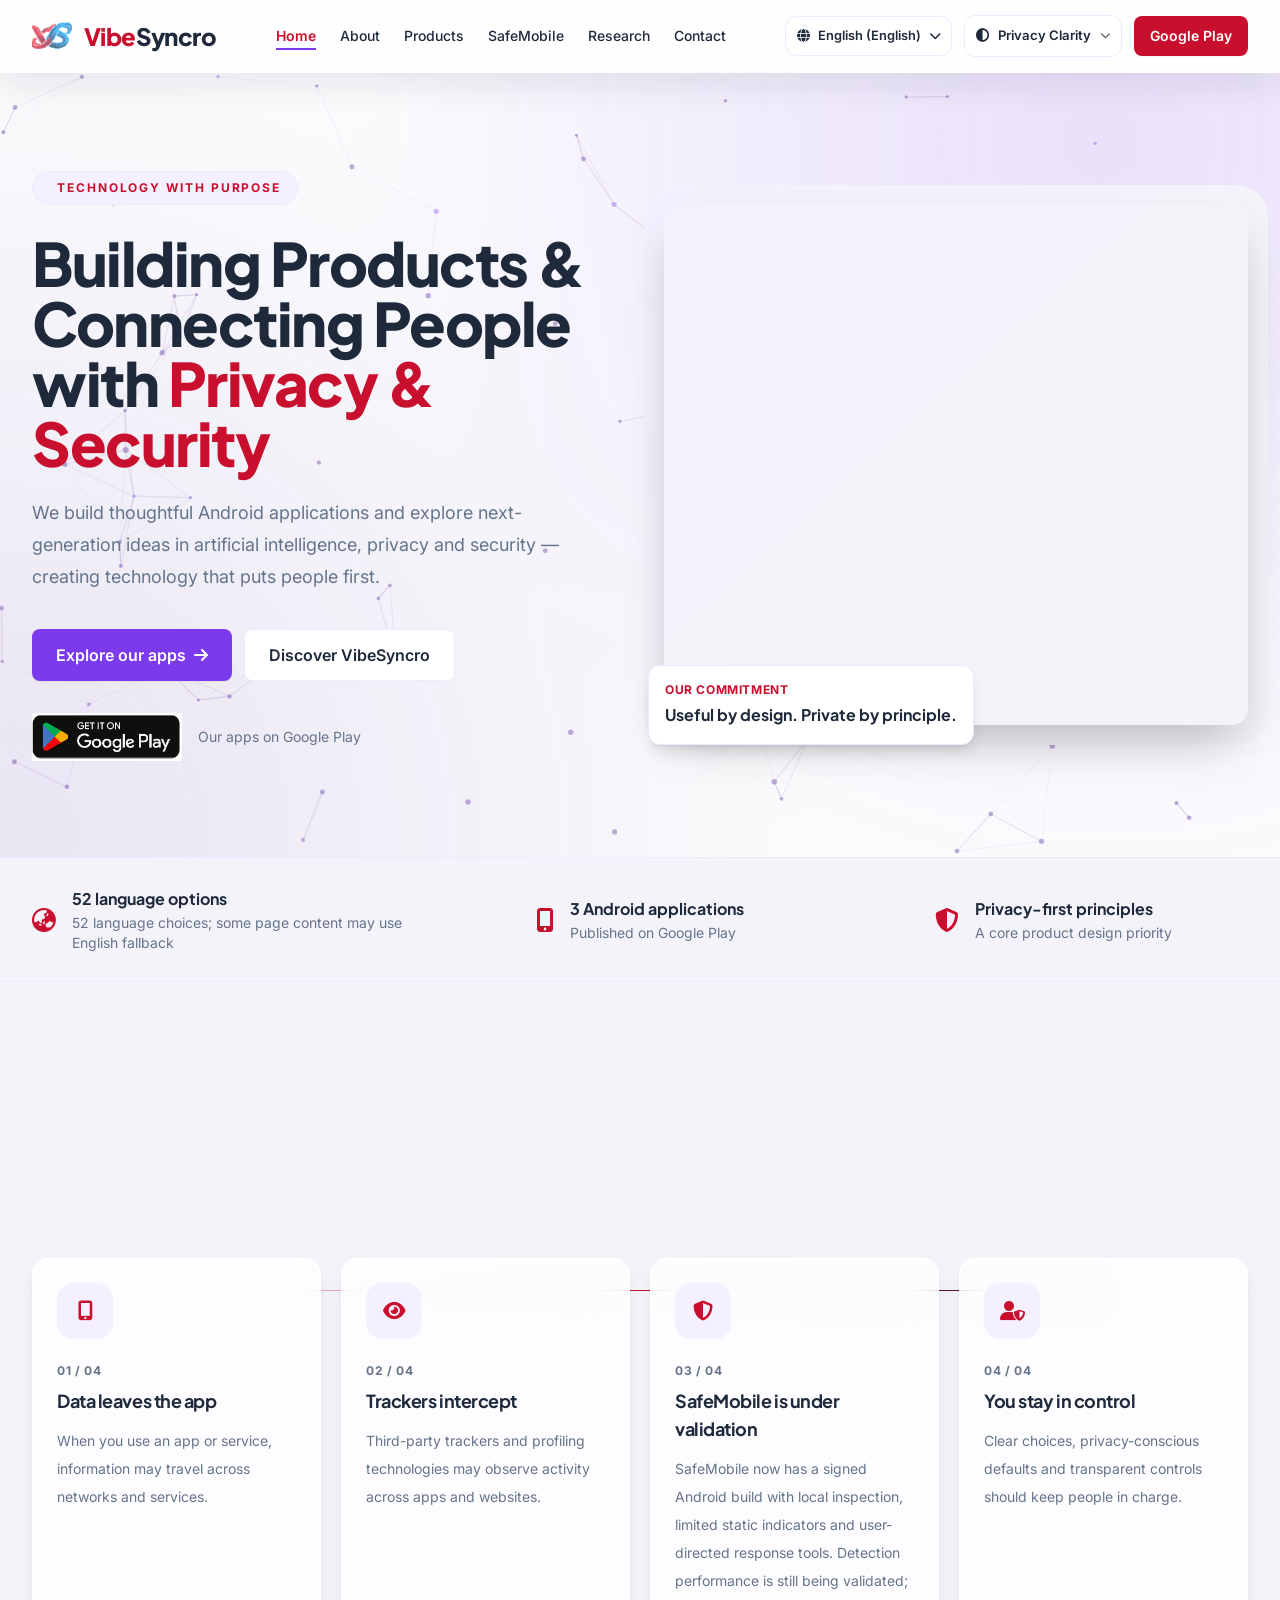
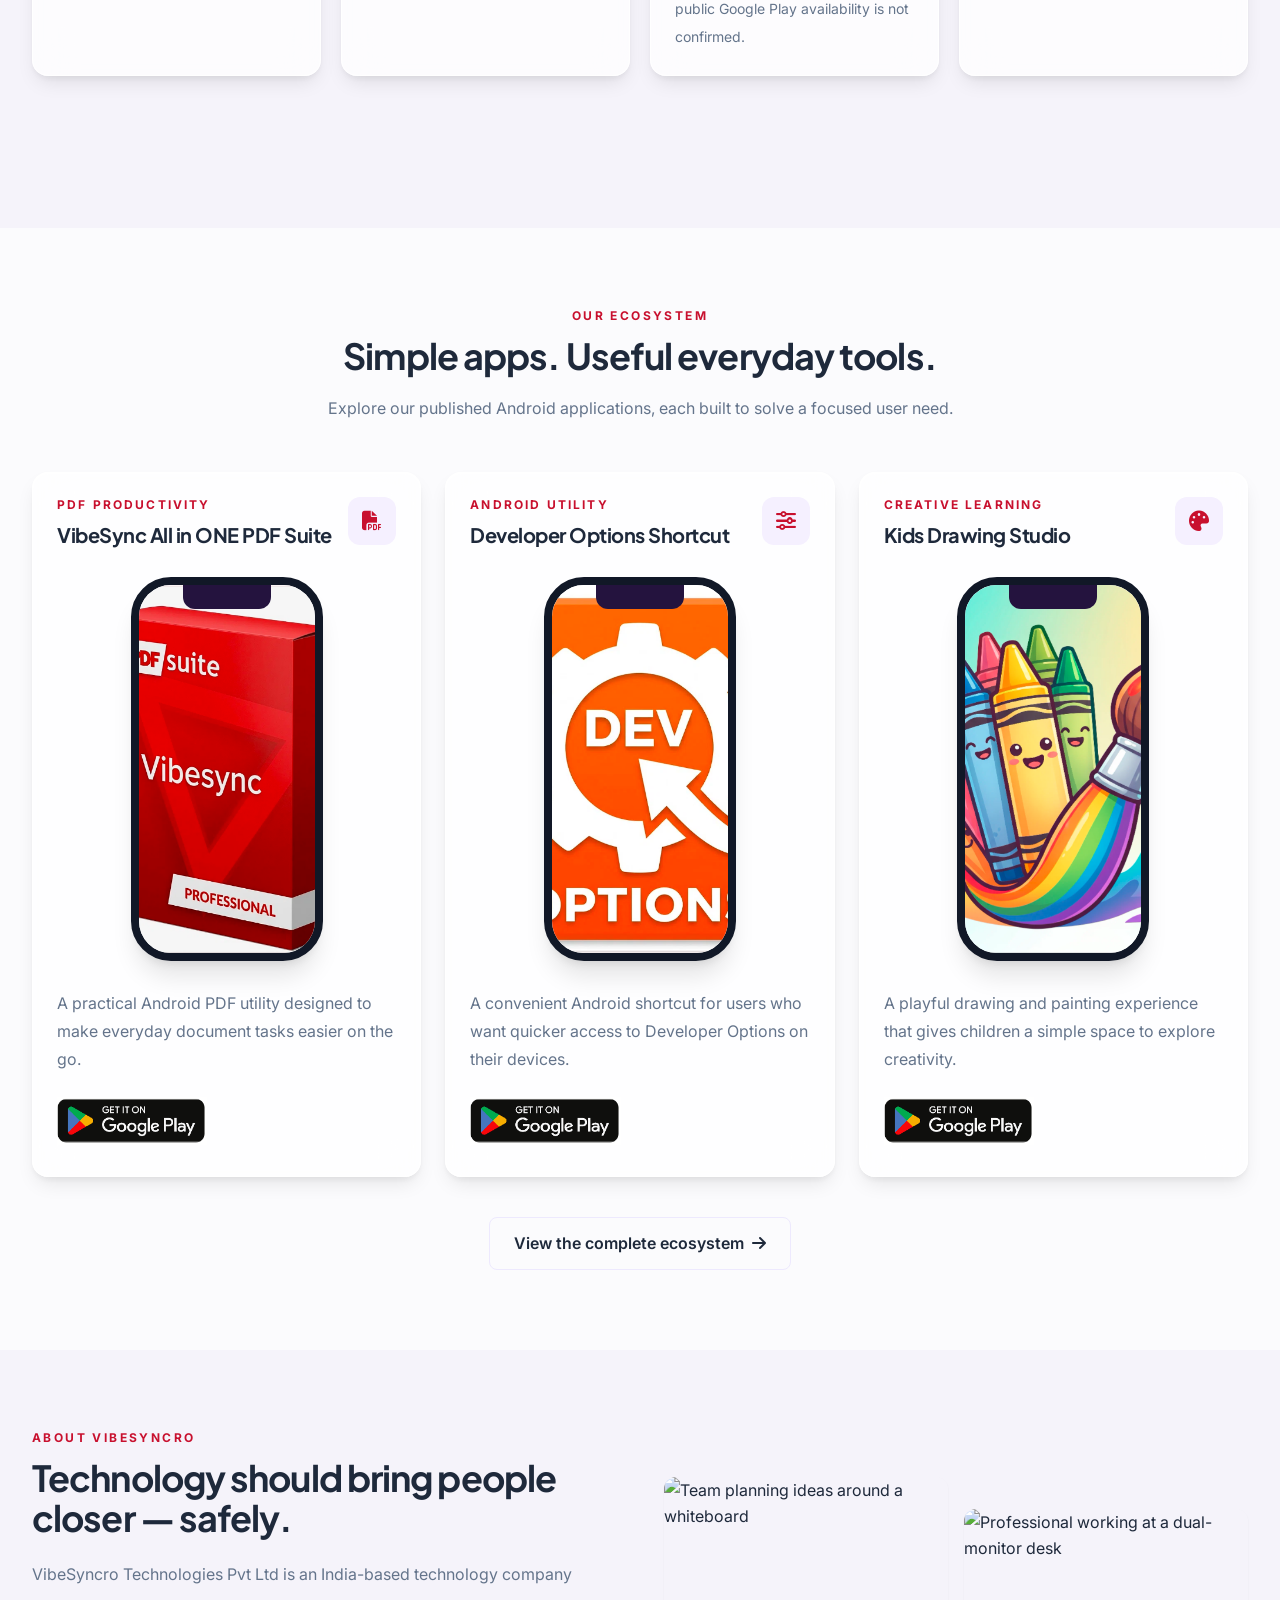
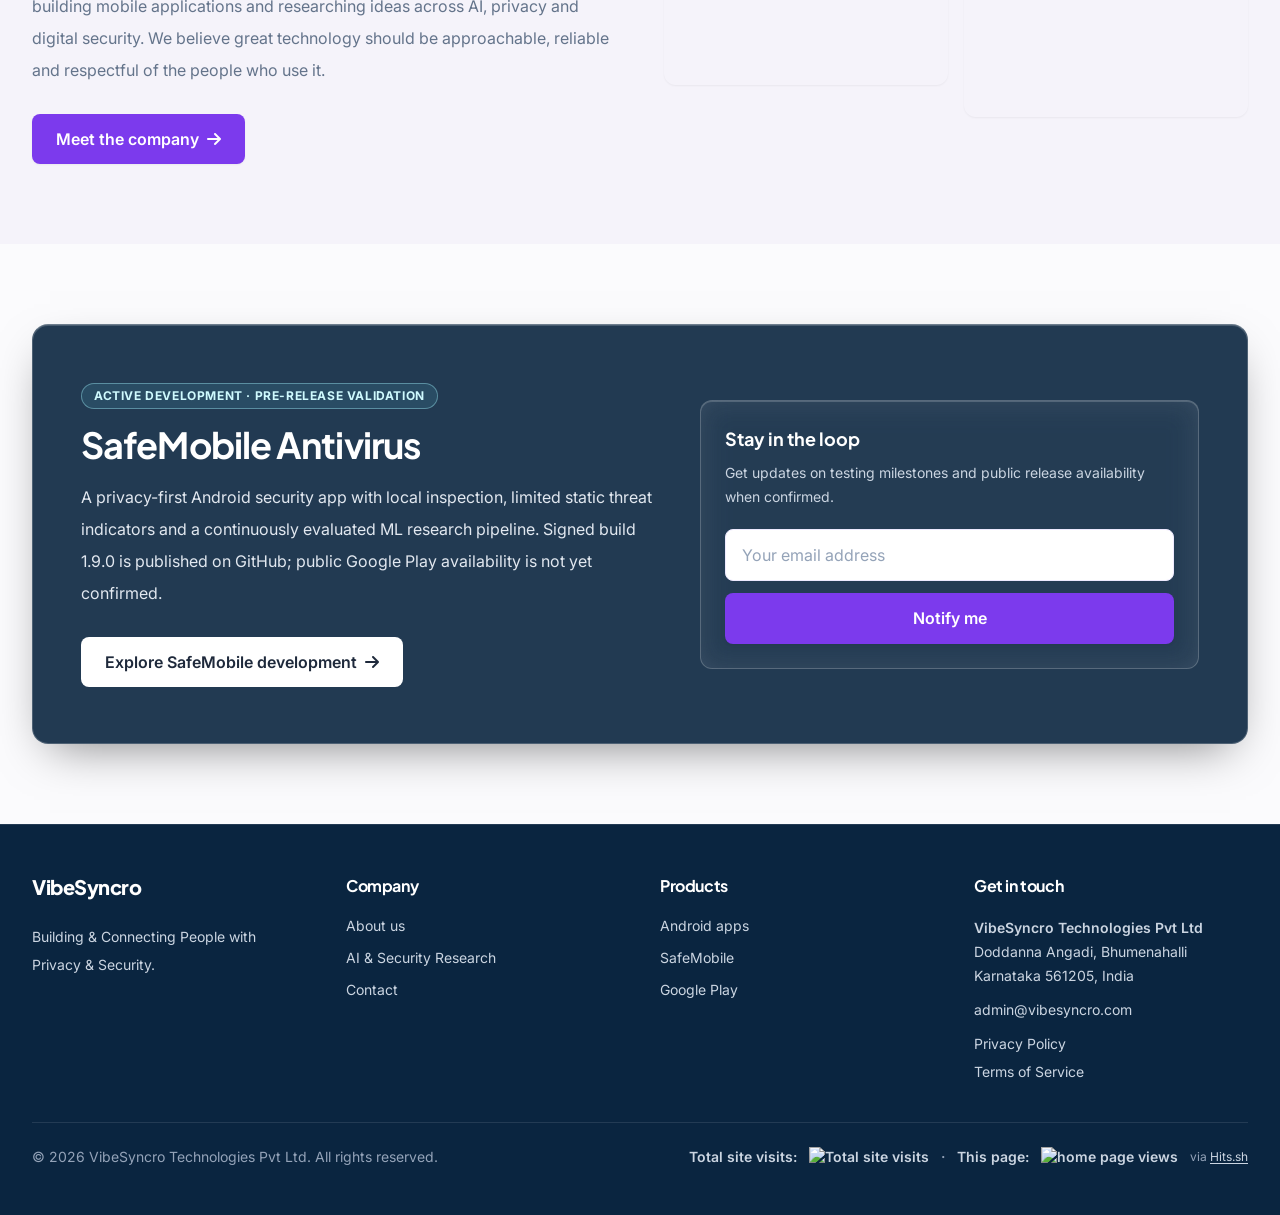
==== index.html @ d37f44de "Fix homepage hero accent, Google Play CTA and SafeMobile release text" ====
<!doctype html>
<html lang="en">
<head>
<meta charset="UTF-8">
<meta name="viewport" content="width=device-width, initial-scale=1">
<script>
(function () {
  var allowedThemes = ["secure", "privacy", "safety"];
  var savedTheme = null;
  var preferenceMigrationKey = "vibesyncro-theme-bright-default-v1";
  try {
    savedTheme = window.localStorage.getItem("vibesyncro-theme");
    // One-time reset of a previously saved Safety Warmth value so the new
    // bright default is applied. Users can still select Safety Warmth again.
    if (window.localStorage.getItem(preferenceMigrationKey) !== "done") {
      if (savedTheme === "safety") {
        window.localStorage.removeItem("vibesyncro-theme");
        savedTheme = null;
      }
      window.localStorage.setItem(preferenceMigrationKey, "done");
    }
  } catch (error) { savedTheme = null; }
  var prefersDark = window.matchMedia && window.matchMedia("(prefers-color-scheme: dark)").matches;
  var theme = allowedThemes.indexOf(savedTheme) !== -1
    ? savedTheme
    : (prefersDark ? "secure" : "privacy");
  document.documentElement.setAttribute("data-theme", theme);
})();
</script>
<title>Home | VibeSyncro Technologies Pvt Ltd</title>
<meta name="description" content="VibeSyncro Technologies builds Android applications and explores AI, privacy and security. Building & Connecting People with Privacy & Security.">
<meta name="theme-color" content="#FFFFFF">
<link rel="canonical" href="https://vibesyncro.com/">
<meta property="og:title" content="Home | VibeSyncro Technologies Pvt Ltd">
<meta property="og:description" content="VibeSyncro Technologies builds Android applications and explores AI, privacy and security. Building & Connecting People with Privacy & Security.">
<meta property="og:type" content="website">
<meta property="og:url" content="https://vibesyncro.com/">
<meta property="og:image" content="https://vibesyncro.com/logo.png">
<meta name="twitter:card" content="summary_large_image">
<meta name="twitter:image" content="https://vibesyncro.com/logo.png">
<link rel="icon" type="image/svg+xml" href="data:image/svg+xml,%3Csvg%20xmlns%3D%22http%3A%2F%2Fwww.w3.org%2F2000%2Fsvg%22%20viewBox%3D%220%200%2064%2064%22%3E%3Crect%20width%3D%2264%22%20height%3D%2264%22%20rx%3D%2212%22%20fill%3D%22%230A2540%22%2F%3E%3Cg%20fill%3D%22%23D4A373%22%3E%3Cpath%20d%3D%22M5%2011h10l12%2027%2012-27h10L31%2055h-8L5%2011z%22%2F%3E%3Cpath%20d%3D%22M57%2014c-4-4-10-6-17-6-11%200-18%205-18%2014%200%208%206%2012%2017%2015l3%201c5%201%207%203%207%205%200%204-3%206-9%206-6%200-11-2-15-6l-6%207c5%205%2012%208%2021%208%2012%200%2019-6%2019-15%200-8-5-12-16-15l-3-1c-5-1-8-3-8-6s3-5%207-5%209%202%2012%205z%22%2F%3E%3C%2Fg%3E%3C%2Fsvg%3E">
<link rel="preconnect" href="https://fonts.googleapis.com">
<link rel="preconnect" href="https://fonts.gstatic.com" crossorigin>
<link href="https://fonts.googleapis.com/css2?family=Inter:wght@400;500;600;700;800&family=Plus+Jakarta+Sans:wght@500;600;700;800&display=swap" rel="stylesheet" media="print" onload="this.media='all'"><noscript><link href="https://fonts.googleapis.com/css2?family=Inter:wght@400;500;600;700;800&family=Plus+Jakarta+Sans:wght@500;600;700;800&display=swap" rel="stylesheet" media="print" onload="this.media='all'"><noscript><link href="https://fonts.googleapis.com/css2?family=Inter:wght@400;500;600;700;800&family=Plus+Jakarta+Sans:wght@500;600;700;800&display=swap" rel="stylesheet"></noscript></noscript>
<link rel="stylesheet" href="https://cdnjs.cloudflare.com/ajax/libs/font-awesome/6.5.2/css/all.min.css" media="print" onload="this.media='all'"><noscript><link rel="stylesheet" href="https://cdnjs.cloudflare.com/ajax/libs/font-awesome/6.5.2/css/all.min.css" media="print" onload="this.media='all'"><noscript><link rel="stylesheet" href="https://cdnjs.cloudflare.com/ajax/libs/font-awesome/6.5.2/css/all.min.css"></noscript></noscript>
<link rel="stylesheet" href="css/tailwind.generated.css">
<link rel="stylesheet" href="css/theme.css">

<script type="application/ld+json">
{
  "@context": "https://schema.org",
  "@type": "Organization",
  "@id": "https://vibesyncro.com/#organization",
  "name": "VibeSyncro Technologies Pvt Ltd",
  "legalName": "VibeSyncro Technologies Pvt Ltd",
  "url": "https://vibesyncro.com/",
  "logo": "https://vibesyncro.com/logo.png",
  "email": "admin@vibesyncro.com",
  "description": "Building & Connecting People with Privacy & Security.",
  "address": {
    "@type": "PostalAddress",
    "streetAddress": "Doddanna Angadi, Bhumenahalli",
    "addressRegion": "Karnataka",
    "postalCode": "561205",
    "addressCountry": "IN"
  }
}
</script>
</head><body class="min-h-screen bg-bgLight font-sans text-textDark antialiased"><a class="skip-link" href="#main-content" data-i18n="skip">Skip to content</a><header class="sticky top-0 z-50 border-b border-white/20 bg-white/60 backdrop-blur-lg">
<div class="mx-auto flex h-[72px] max-w-7xl items-center justify-between gap-4 px-4 sm:px-6 lg:px-8">
<a href="index.html" class="flex items-center gap-3" aria-label="VibeSyncro Technologies home">
  <div class="h-10 w-10 overflow-hidden relative flex items-center justify-center" aria-hidden="true">
    <div class="logo-css-art absolute"></div>
  </div>
  <span class="header-wordmark font-heading font-extrabold text-2xl tracking-tight"><span class="text-primaryRed">Vibe</span><span class="text-brandNavy">Syncro</span></span>
</a>
<nav class="hidden items-center gap-6 md:flex" aria-label="Primary navigation">
<a href="index.html" class="text-sm font-medium text-brandNavy hover:text-primaryRed"><span data-i18n="navHome">Home</span></a><a href="about.html" class="text-sm font-medium text-brandNavy hover:text-primaryRed"><span data-i18n="navAbout">About</span></a><a href="products.html" class="text-sm font-medium text-brandNavy hover:text-primaryRed"><span data-i18n="navProducts">Products</span></a><a href="safemobile.html" class="text-sm font-medium text-brandNavy hover:text-primaryRed"><span data-i18n="navSafeMobile">SafeMobile</span></a><a href="research.html" class="text-sm font-medium text-brandNavy hover:text-primaryRed"><span data-i18n="navResearch">Research</span></a><a href="contact.html" class="text-sm font-medium text-brandNavy hover:text-primaryRed"><span data-i18n="navContact">Contact</span></a>
</nav>
<div class="flex items-center gap-3"><div class="language-menu hidden sm:block" data-language-menu>
  <button id="languageTriggerDesktop" class="language-trigger" type="button" aria-haspopup="menu" aria-expanded="false" aria-controls="languagePanelDesktop" aria-label="Choose language" data-i18n-attr="aria-label:languageLabel">
    <i class="fas fa-globe" aria-hidden="true"></i>
    <span class="language-current-label">English (English)</span>
    <i class="fas fa-chevron-down text-xs" aria-hidden="true"></i>
  </button>
  <div id="languagePanelDesktop" class="language-dropdown hidden">
    <input class="language-search" type="search" placeholder="Search languages" aria-label="Search languages" data-i18n-attr="aria-label:languageSearch" data-language-search>
    <ul class="language-options" role="menu" aria-label="Available languages"></ul>
    <p class="language-no-results" data-i18n="languageNoResults" hidden>No languages found.</p>
  </div>
</div><div class="theme-menu hidden sm:block" data-theme-menu>
  <button id="themeTriggerDesktop" class="theme-trigger" type="button" aria-haspopup="menu" aria-expanded="false" aria-controls="themeMenuDesktop" aria-label="Choose visual theme" data-i18n-attr="aria-label:themeChoose">
    <i class="fa-solid fa-circle-half-stroke" aria-hidden="true"></i>
    <span class="theme-current-label" aria-live="polite">Privacy Clarity</span>
    <i class="fa-solid fa-chevron-down theme-chevron" aria-hidden="true"></i>
  </button>
  <ul id="themeMenuDesktop" class="theme-dropdown hidden" role="menu" aria-label="Choose visual theme">
    <li><button class="theme-option" type="button" role="menuitemradio" data-theme-value="secure" aria-checked="false"><span class="theme-option-content"><span class="theme-option-label" data-i18n="themeSecure">Cyber Secure</span><span class="theme-option-description" data-i18n="themeSecureDescription">Dark · Command Center</span></span><i class="fa-solid fa-check theme-option-check" aria-hidden="true"></i></button></li>
    <li><button class="theme-option" type="button" role="menuitemradio" data-theme-value="privacy" aria-checked="false"><span class="theme-option-content"><span class="theme-option-label" data-i18n="themePrivacy">Privacy Clarity</span><span class="theme-option-description" data-i18n="themePrivacyDescription">Light · Clean Room</span></span><i class="fa-solid fa-check theme-option-check" aria-hidden="true"></i></button></li>
    <li><button class="theme-option" type="button" role="menuitemradio" data-theme-value="safety" aria-checked="false"><span class="theme-option-content"><span class="theme-option-label" data-i18n="themeSafety">Safety Warmth</span><span class="theme-option-description" data-i18n="themeSafetyDescription">Warm · Protective Shield</span></span><i class="fa-solid fa-check theme-option-check" aria-hidden="true"></i></button></li>
  </ul>
</div><a href="https://play.google.com/store/apps/developer?id=VibeSyncro+Technologies+Pvt+Ltd&amp;hl=en_IN" target="_blank" rel="noopener noreferrer" class="brand-google-play-cta hidden rounded-lg px-4 py-2.5 text-sm font-semibold text-white shadow-sm transition sm:inline-flex"><span data-i18n="playStore">Google Play</span></a><button id="menuBtn" type="button" class="inline-flex h-11 w-11 items-center justify-center rounded-lg border border-slate-200 bg-white text-brandNavy md:hidden" aria-label="Open navigation" aria-controls="mobileMenu" aria-expanded="false"><i class="fas fa-bars text-lg" aria-hidden="true"></i></button></div>
</div>
<nav id="mobileMenu" class="hidden border-t border-slate-200 bg-white px-4 py-3 shadow-lg md:hidden" aria-label="Mobile navigation"><div class="mx-auto flex max-w-7xl flex-col gap-1">
<a href="index.html" class="rounded-lg px-3 py-3 font-medium text-brandNavy hover:bg-red-50 hover:text-primaryRed"><span data-i18n="navHome">Home</span></a><a href="about.html" class="rounded-lg px-3 py-3 font-medium text-brandNavy hover:bg-red-50 hover:text-primaryRed"><span data-i18n="navAbout">About</span></a><a href="products.html" class="rounded-lg px-3 py-3 font-medium text-brandNavy hover:bg-red-50 hover:text-primaryRed"><span data-i18n="navProducts">Products</span></a><a href="safemobile.html" class="rounded-lg px-3 py-3 font-medium text-brandNavy hover:bg-red-50 hover:text-primaryRed"><span data-i18n="navSafeMobile">SafeMobile</span></a><a href="research.html" class="rounded-lg px-3 py-3 font-medium text-brandNavy hover:bg-red-50 hover:text-primaryRed"><span data-i18n="navResearch">Research</span></a><a href="contact.html" class="rounded-lg px-3 py-3 font-medium text-brandNavy hover:bg-red-50 hover:text-primaryRed"><span data-i18n="navContact">Contact</span></a>
<a href="https://play.google.com/store/apps/developer?id=VibeSyncro+Technologies+Pvt+Ltd&amp;hl=en_IN" target="_blank" rel="noopener noreferrer" class="brand-google-play-cta mt-2 rounded-lg px-4 py-3 text-center font-semibold text-white"><span data-i18n="playStore">Google Play</span></a><div class="language-menu language-menu-mobile mt-2" data-language-menu>
  <button id="languageTriggerMobile" class="language-trigger" type="button" aria-haspopup="menu" aria-expanded="false" aria-controls="languagePanelMobile" aria-label="Choose language" data-i18n-attr="aria-label:languageLabel">
    <i class="fas fa-globe" aria-hidden="true"></i>
    <span class="language-current-label">English (English)</span>
    <i class="fas fa-chevron-down text-xs" aria-hidden="true"></i>
  </button>
  <div id="languagePanelMobile" class="language-dropdown hidden">
    <input class="language-search" type="search" placeholder="Search languages" aria-label="Search languages" data-language-search>
    <ul class="language-options" role="menu" aria-label="Available languages"></ul>
    <p class="language-no-results" hidden>No languages found.</p>
  </div>
</div><div class="theme-menu theme-menu-mobile mt-2" data-theme-menu>
  <button id="themeTriggerMobile" class="theme-trigger" type="button" aria-haspopup="menu" aria-expanded="false" aria-controls="themeMenuMobile" aria-label="Choose visual theme" data-i18n-attr="aria-label:themeChoose">
    <i class="fa-solid fa-circle-half-stroke" aria-hidden="true"></i>
    <span class="theme-current-label" aria-live="polite">Privacy Clarity</span>
    <i class="fa-solid fa-chevron-down theme-chevron" aria-hidden="true"></i>
  </button>
  <ul id="themeMenuMobile" class="theme-dropdown hidden" role="menu" aria-label="Choose visual theme">
    <li><button class="theme-option" type="button" role="menuitemradio" data-theme-value="secure" aria-checked="false"><span class="theme-option-content"><span class="theme-option-label" data-i18n="themeSecure">Cyber Secure</span><span class="theme-option-description" data-i18n="themeSecureDescription">Dark · Command Center</span></span><i class="fa-solid fa-check theme-option-check" aria-hidden="true"></i></button></li>
    <li><button class="theme-option" type="button" role="menuitemradio" data-theme-value="privacy" aria-checked="false"><span class="theme-option-content"><span class="theme-option-label" data-i18n="themePrivacy">Privacy Clarity</span><span class="theme-option-description" data-i18n="themePrivacyDescription">Light · Clean Room</span></span><i class="fa-solid fa-check theme-option-check" aria-hidden="true"></i></button></li>
    <li><button class="theme-option" type="button" role="menuitemradio" data-theme-value="safety" aria-checked="false"><span class="theme-option-content"><span class="theme-option-label" data-i18n="themeSafety">Safety Warmth</span><span class="theme-option-description" data-i18n="themeSafetyDescription">Warm · Protective Shield</span></span><i class="fa-solid fa-check theme-option-check" aria-hidden="true"></i></button></li>
  </ul>
</div></div></nav>
</header><main id="main-content">
<section id="homeHero" class="relative isolate overflow-hidden bg-bgLight">
  <div class="hero-glow" aria-hidden="true"></div><canvas id="heroParticles" class="particle-canvas absolute inset-0 w-full h-full pointer-events-none z-0" aria-hidden="true"></canvas><div class="relative z-10 mx-auto grid max-w-7xl items-center gap-12 px-4 py-16 sm:px-6 lg:grid-cols-2 lg:px-8 lg:py-24"><div class="relative z-10"><span class="inline-flex items-center gap-2 rounded-full border border-red-100 bg-red-50 px-4 py-2 text-xs font-bold uppercase tracking-[.16em] text-primaryRed"><i class="fas fa-sparkles"></i> <span data-i18n="heroEyebrow">Technology with purpose</span></span><h1 class="mt-7 font-heading text-3xl font-extrabold leading-[1.12] tracking-tight text-brandNavy sm:text-5xl lg:text-6xl"><span data-i18n="heroTitle">Building Products &amp; Connecting People with</span> <span class="text-primaryRed hero-title-accent" data-i18n="heroTitleAccent">Privacy &amp; Security</span></h1><p class="mt-6 max-w-xl text-lg leading-8 text-textMuted" data-i18n="heroDescription">We build thoughtful Android applications and explore next-generation ideas in artificial intelligence, privacy and security — creating technology that puts people first.</p><div class="mt-9 flex flex-col gap-3 sm:flex-row"><a href="products.html" data-magnetic class="inline-flex min-h-12 items-center justify-center gap-2 rounded-lg bg-primaryRed px-6 py-3 font-semibold text-white shadow-sm transition hover:bg-red-700"><span data-i18n="heroExplore">Explore our apps</span> <i class="fas fa-arrow-right"></i></a><a href="about.html" data-magnetic class="inline-flex min-h-12 items-center justify-center rounded-lg border border-slate-300 bg-white px-6 py-3 font-semibold text-brandNavy transition hover:border-primaryRed hover:text-primaryRed"><span data-i18n="heroAbout">Discover VibeSyncro</span></a></div><div class="mt-8 flex flex-wrap items-center gap-4"><a href="https://play.google.com/store/apps/developer?id=VibeSyncro+Technologies+Pvt+Ltd&hl=en_IN" target="_blank" rel="noopener noreferrer" class="inline-block transition-transform hover:scale-105">
  <img src="assets/google-play-badge.png" alt="Get it on Google Play" class="h-12 w-auto" onerror="this.onerror=null;this.src='https://play.google.com/intl/en_us/badges/static/images/badges/en_badge_web_generic.png';" decoding="async">
</a><span class="text-sm text-textMuted" data-i18n="heroAppsOnPlay">Our apps on Google Play</span></div></div><div class="relative"><div class="absolute -inset-5 rounded-[2rem] bg-gradient-to-br from-red-50 via-slate-50 to-blue-50"></div><img src="https://images.unsplash.com/photo-1522071820081-009f0129c71c?auto=format&amp;fit=crop&amp;w=1200&amp;q=80" alt="Colleagues collaborating around a table in a bright modern workspace" data-i18n-attr="alt:heroImageAlt" class="relative h-[340px] w-full rounded-2xl object-cover shadow-2xl sm:h-[440px] lg:h-[520px]" fetchpriority="high" decoding="async" srcset="https://images.unsplash.com/photo-1522071820081-009f0129c71c?auto=format&amp;fit=crop&amp;w=480&amp;q=70 480w, https://images.unsplash.com/photo-1522071820081-009f0129c71c?auto=format&amp;fit=crop&amp;w=800&amp;q=75 800w, https://images.unsplash.com/photo-1522071820081-009f0129c71c?auto=format&amp;fit=crop&amp;w=1200&amp;q=80 1200w" sizes="(max-width: 1023px) calc(100vw - 2rem), 50vw"><div class="absolute -bottom-5 -left-4 hidden rounded-xl border border-slate-200 bg-white p-4 shadow-lg sm:block"><p class="text-xs font-bold uppercase tracking-wider text-primaryRed" data-i18n="heroCommitment">Our commitment</p><p class="mt-1 font-heading font-bold text-brandNavy" data-i18n="heroCommitmentLine">Useful by design. Private by principle.</p></div></div></div></section>
<section class="border-y border-slate-200 bg-gray-50" aria-label="Company highlights"><div class="mx-auto grid max-w-7xl gap-6 px-4 py-7 sm:grid-cols-3 sm:px-6 lg:px-8"><div class="flex items-center justify-center gap-4"><i class="fas fa-globe-asia text-2xl text-primaryRed"></i><div><p class="font-heading font-bold text-brandNavy"><span data-counter="52" data-counter-duration="1500">0</span> <span data-i18n="trustLanguagesLabel">languages available</span></p><p class="text-sm text-textMuted" data-i18n="trustLanguagesNote">English and Hindi</p></div></div><div class="flex items-center justify-center gap-4"><i class="fas fa-mobile-screen-button text-2xl text-primaryRed"></i><div><p class="font-heading font-bold text-brandNavy"><span data-counter="3" data-counter-duration="1500">0</span> <span data-i18n="trustAndroid">Android applications</span></p><p class="text-sm text-textMuted" data-i18n="trustAndroidNote">Published on Google Play</p></div></div><div class="flex items-center justify-center gap-4"><i class="fas fa-shield-halved text-2xl text-primaryRed"></i><div><p class="font-heading font-bold text-brandNavy" data-i18n="trustPrivacy">Privacy-first principles</p><p class="text-sm text-textMuted" data-i18n="trustPrivacyNote">A core product design priority</p></div></div></div></section><section id="privacyJourney" class="bg-bgGray py-20"><div class="mx-auto max-w-7xl px-4 sm:px-6 lg:px-8"><div class="reveal mx-auto max-w-3xl text-center"><p class="text-xs font-bold uppercase tracking-[.2em] text-primaryRed" data-i18n="journeyEyebrow">Privacy journey</p><h2 class="mt-3 font-heading text-3xl font-bold text-brandNavy sm:text-4xl" data-i18n="journeyTitle">Your data. Your choice. Your control.</h2><p class="mt-4 leading-8 text-textMuted" data-i18n="journeyIntro">A simplified view of the privacy risks people can face online — and the privacy-first direction we are exploring with SafeMobile.</p></div><div class="relative mt-12 grid gap-5 md:grid-cols-2 lg:grid-cols-4"><div class="absolute left-[12%] right-[12%] top-8 hidden h-px bg-gradient-to-r from-slate-200 via-primaryRed to-brandNavy lg:block"></div><article class="reveal relative glass-panel p-6"><div class="journey-icon relative z-10 flex h-14 w-14 items-center justify-center rounded-2xl bg-red-50 text-xl text-primaryRed"><i class="fas fa-mobile-screen-button"></i></div><p class="mt-6 text-xs font-bold uppercase tracking-wider text-textMuted">01 / 04</p><h3 class="mt-2 font-heading text-lg font-bold text-brandNavy" data-i18n="journeyStep1Title">Data leaves the app</h3><p class="mt-3 text-sm leading-7 text-textMuted" data-i18n="journeyStep1Text">When you use an app or service, information may travel across networks and services.</p></article><article class="reveal relative glass-panel p-6"><div class="journey-icon relative z-10 flex h-14 w-14 items-center justify-center rounded-2xl bg-red-50 text-xl text-primaryRed"><i class="fas fa-eye"></i></div><p class="mt-6 text-xs font-bold uppercase tracking-wider text-textMuted">02 / 04</p><h3 class="mt-2 font-heading text-lg font-bold text-brandNavy" data-i18n="journeyStep2Title">Trackers intercept</h3><p class="mt-3 text-sm leading-7 text-textMuted" data-i18n="journeyStep2Text">Third-party trackers and profiling technologies may observe activity across apps and websites.</p></article><article class="reveal relative glass-panel p-6"><div class="journey-icon radar-wrap relative z-10 flex h-14 w-14 items-center justify-center rounded-2xl bg-red-50 text-xl text-primaryRed"><i class="fas fa-shield-halved"></i></div><p class="mt-6 text-xs font-bold uppercase tracking-wider text-textMuted">03 / 04</p><h3 class="mt-2 font-heading text-lg font-bold text-brandNavy" data-i18n="journeyStep3Title">SafeMobile blocks</h3><p class="mt-3 text-sm leading-7 text-textMuted" data-i18n="journeyStep3Text">Our planned SafeMobile experience is being researched to help identify and interrupt suspicious activity. It is not yet released.</p></article><article class="reveal relative glass-panel p-6"><div class="journey-icon relative z-10 flex h-14 w-14 items-center justify-center rounded-2xl bg-red-50 text-xl text-primaryRed"><i class="fas fa-user-shield"></i></div><p class="mt-6 text-xs font-bold uppercase tracking-wider text-textMuted">04 / 04</p><h3 class="mt-2 font-heading text-lg font-bold text-brandNavy" data-i18n="journeyStep4Title">You stay in control</h3><p class="mt-3 text-sm leading-7 text-textMuted" data-i18n="journeyStep4Text">Clear choices, privacy-conscious defaults and transparent controls should keep people in charge.</p></article></div><p class="reveal mx-auto mt-6 max-w-3xl text-center text-xs leading-6 text-textMuted" data-i18n="journeyFootnote">Illustrative privacy journey, not a description of a currently released SafeMobile protection feature.</p></div></section>
<section class="mx-auto max-w-7xl px-4 py-20 sm:px-6 lg:px-8"><div class="mx-auto max-w-3xl text-center"><p class="text-xs font-bold uppercase tracking-[.2em] text-primaryRed">Our ecosystem</p><h2 class="mt-3 font-heading text-3xl font-bold text-brandNavy sm:text-4xl">Simple apps. Useful everyday tools.</h2><p class="mt-4 leading-8 text-textMuted">Explore our published Android applications, each built to solve a focused user need.</p></div><div class="mt-12 grid items-stretch gap-6 md:grid-cols-2 lg:grid-cols-3"><article class="product-card rounded-xl p-6 glass-panel"><div class="flex items-start justify-between gap-3"><div><p class="text-xs font-bold uppercase tracking-[.18em] text-primaryRed">PDF productivity</p><h3 class="mt-2 font-heading text-xl font-bold text-brandNavy">VibeSync All in ONE PDF Suite</h3></div><span class="flex h-12 w-12 items-center justify-center rounded-xl bg-red-50 text-xl text-primaryRed"><i class="fas fa-file-pdf"></i></span></div><div class="my-7 flex justify-center"><div class="w-48 h-96 bg-white border-[8px] border-gray-900 rounded-[2.5rem] shadow-xl relative overflow-hidden flex flex-col items-center justify-center phone-mockup"><div class="absolute top-0 left-1/2 -translate-x-1/2 w-1/2 h-6 bg-gray-900 rounded-b-xl z-10"></div><img src="assets/app-pdf-shot.png" alt="VibeSync PDF Suite" class="w-full h-full object-cover" onerror="this.style.display='none'; this.nextElementSibling.style.display='flex';" loading="lazy" decoding="async"><div class="absolute inset-0 flex flex-col items-center justify-center bg-white p-3" style="display:none" aria-hidden="true"><div class="w-16 h-16 bg-gradient-to-br from-blue-500 to-cyan-400 rounded-2xl mb-4 flex items-center justify-center text-white text-2xl shadow-lg"><i class="fas fa-file-pdf"></i></div><div class="w-3/4 h-2 bg-slate-200 rounded-full mb-2"></div><div class="w-1/2 h-2 bg-slate-200 rounded-full mb-6"></div><div class="w-3/4 h-10 bg-primaryRed rounded-lg text-white flex items-center justify-center text-sm font-semibold">Open</div><div class="mt-5 w-3/4 space-y-2" aria-hidden="true"><div class="h-2 rounded-full bg-slate-100"></div><div class="h-2 w-4/5 rounded-full bg-slate-100"></div><div class="h-2 w-3/5 rounded-full bg-slate-100"></div></div></div></div></div><p class="min-h-20 leading-7 text-textMuted">A practical Android PDF utility designed to make everyday document tasks easier on the go.</p><div class="mt-6"><a href="https://play.google.com/store/apps/details?id=com.vibesync.toolkit.pdf&hl=en_IN" target="_blank" rel="noopener noreferrer" class="inline-block transition-transform hover:scale-105">
  <img src="assets/google-play-badge.png" alt="Get it on Google Play" class="h-12 w-auto" onerror="this.onerror=null;this.src='https://play.google.com/intl/en_us/badges/static/images/badges/en_badge_web_generic.png';" loading="lazy" decoding="async">
</a></div></article>
<article class="product-card rounded-xl p-6 glass-panel"><div class="flex items-start justify-between gap-3"><div><p class="text-xs font-bold uppercase tracking-[.18em] text-primaryRed">Android utility</p><h3 class="mt-2 font-heading text-xl font-bold text-brandNavy">Developer Options Shortcut</h3></div><span class="flex h-12 w-12 items-center justify-center rounded-xl bg-red-50 text-xl text-primaryRed"><i class="fas fa-sliders"></i></span></div><div class="my-7 flex justify-center"><div class="w-48 h-96 bg-white border-[8px] border-gray-900 rounded-[2.5rem] shadow-xl relative overflow-hidden flex flex-col items-center justify-center phone-mockup"><div class="absolute top-0 left-1/2 -translate-x-1/2 w-1/2 h-6 bg-gray-900 rounded-b-xl z-10"></div><img src="assets/app-devoptions-shot.png" alt="Developer Options Shortcut" class="w-full h-full object-cover" onerror="this.style.display='none'; this.nextElementSibling.style.display='flex';" loading="lazy" decoding="async"><div class="absolute inset-0 flex flex-col items-center justify-center bg-white p-3" style="display:none" aria-hidden="true"><div class="w-16 h-16 bg-gradient-to-br from-blue-500 to-cyan-400 rounded-2xl mb-4 flex items-center justify-center text-white text-2xl shadow-lg"><i class="fas fa-sliders"></i></div><div class="w-3/4 h-2 bg-slate-200 rounded-full mb-2"></div><div class="w-1/2 h-2 bg-slate-200 rounded-full mb-6"></div><div class="w-3/4 h-10 bg-primaryRed rounded-lg text-white flex items-center justify-center text-sm font-semibold">Open</div><div class="mt-5 w-3/4 space-y-2" aria-hidden="true"><div class="h-2 rounded-full bg-slate-100"></div><div class="h-2 w-4/5 rounded-full bg-slate-100"></div><div class="h-2 w-3/5 rounded-full bg-slate-100"></div></div></div></div></div><p class="min-h-20 leading-7 text-textMuted">A convenient Android shortcut for users who want quicker access to Developer Options on their devices.</p><div class="mt-6"><a href="https://play.google.com/store/apps/details?id=com.utility.devoptions&pcampaignid=web_share" target="_blank" rel="noopener noreferrer" class="inline-block transition-transform hover:scale-105">
  <img src="assets/google-play-badge.png" alt="Get it on Google Play" class="h-12 w-auto" onerror="this.onerror=null;this.src='https://play.google.com/intl/en_us/badges/static/images/badges/en_badge_web_generic.png';" loading="lazy" decoding="async">
</a></div></article>
<article class="product-card rounded-xl p-6 glass-panel"><div class="flex items-start justify-between gap-3"><div><p class="text-xs font-bold uppercase tracking-[.18em] text-primaryRed">Creative learning</p><h3 class="mt-2 font-heading text-xl font-bold text-brandNavy">Kids Drawing Studio</h3></div><span class="flex h-12 w-12 items-center justify-center rounded-xl bg-red-50 text-xl text-primaryRed"><i class="fas fa-palette"></i></span></div><div class="my-7 flex justify-center"><div class="w-48 h-96 bg-white border-[8px] border-gray-900 rounded-[2.5rem] shadow-xl relative overflow-hidden flex flex-col items-center justify-center phone-mockup"><div class="absolute top-0 left-1/2 -translate-x-1/2 w-1/2 h-6 bg-gray-900 rounded-b-xl z-10"></div><img src="assets/app-kids-shot.png" alt="Kids Drawing Studio" class="w-full h-full object-cover" onerror="this.style.display='none'; this.nextElementSibling.style.display='flex';" loading="lazy" decoding="async"><div class="absolute inset-0 flex flex-col items-center justify-center bg-white p-3" style="display:none" aria-hidden="true"><div class="w-16 h-16 bg-gradient-to-br from-blue-500 to-cyan-400 rounded-2xl mb-4 flex items-center justify-center text-white text-2xl shadow-lg"><i class="fas fa-palette"></i></div><div class="w-3/4 h-2 bg-slate-200 rounded-full mb-2"></div><div class="w-1/2 h-2 bg-slate-200 rounded-full mb-6"></div><div class="w-3/4 h-10 bg-primaryRed rounded-lg text-white flex items-center justify-center text-sm font-semibold">Open</div><div class="mt-5 w-3/4 space-y-2" aria-hidden="true"><div class="h-2 rounded-full bg-slate-100"></div><div class="h-2 w-4/5 rounded-full bg-slate-100"></div><div class="h-2 w-3/5 rounded-full bg-slate-100"></div></div></div></div></div><p class="min-h-20 leading-7 text-textMuted">A playful drawing and painting experience that gives children a simple space to explore creativity.</p><div class="mt-6"><a href="https://play.google.com/store/apps/details?id=com.navya.kids_drawing_studio&pcampaignid=web_share" target="_blank" rel="noopener noreferrer" class="inline-block transition-transform hover:scale-105">
  <img src="assets/google-play-badge.png" alt="Get it on Google Play" class="h-12 w-auto" onerror="this.onerror=null;this.src='https://play.google.com/intl/en_us/badges/static/images/badges/en_badge_web_generic.png';" loading="lazy" decoding="async">
</a></div></article></div><div class="mt-10 text-center"><a href="products.html" class="inline-flex min-h-12 items-center gap-2 rounded-lg border border-brandNavy px-6 py-3 font-semibold text-brandNavy transition hover:border-primaryRed hover:text-primaryRed">View the complete ecosystem <i class="fas fa-arrow-right"></i></a></div></section>
<section class="bg-bgGray py-20"><div class="mx-auto grid max-w-7xl items-center gap-12 px-4 sm:px-6 lg:grid-cols-2 lg:px-8"><div><p class="text-xs font-bold uppercase tracking-[.2em] text-primaryRed">About VibeSyncro</p><h2 class="mt-3 font-heading text-3xl font-bold text-brandNavy sm:text-4xl">Technology should bring people closer — safely.</h2><p class="mt-5 leading-8 text-textMuted">VibeSyncro Technologies Pvt Ltd is an India-based technology company building mobile applications and researching ideas across AI, privacy and digital security. We believe great technology should be approachable, reliable and respectful of the people who use it.</p><a href="about.html" class="mt-7 inline-flex min-h-12 items-center gap-2 rounded-lg bg-primaryRed px-6 py-3 font-semibold text-white shadow-sm transition hover:bg-red-700">Meet the company <i class="fas fa-arrow-right"></i></a></div><div class="grid grid-cols-2 gap-4"><img src="https://images.unsplash.com/photo-1553877522-43269d4ea984?auto=format&amp;fit=crop&amp;w=800&amp;q=80" alt="Team planning ideas around a whiteboard" class="h-52 w-full rounded-xl object-cover shadow-sm" loading="lazy" decoding="async"><img src="https://images.unsplash.com/photo-1573164713988-8665fc963095?auto=format&amp;fit=crop&amp;w=800&amp;q=80" alt="Professional working at a dual-monitor desk" class="mt-8 h-52 w-full rounded-xl object-cover shadow-sm" loading="lazy" decoding="async"></div></div></section>
<section class="mx-auto max-w-7xl px-4 py-20 sm:px-6 lg:px-8"><div class="glass-panel glass-panel-tinted overflow-hidden px-7 py-10 text-white shadow-xl sm:px-12 sm:py-14"><div class="grid gap-8 lg:grid-cols-[1fr_.85fr] lg:items-center"><div>
  <span class="inline-flex rounded-full border border-cyan-200/40 bg-cyan-300/10 px-3 py-1 text-xs font-bold uppercase tracking-wider text-cyan-100"><span data-i18n="safeTeaserEyebrow">Active development · Pre-release validation</span></span>
  <h2 class="mt-4 font-heading text-3xl font-bold text-white sm:text-4xl"><span data-i18n="safeTeaserTitle">SafeMobile Antivirus</span></h2>
  <p class="mt-4 max-w-xl leading-8 text-slate-200" data-i18n="safeTeaserDescription">A privacy-first Android security app with local inspection, limited static threat indicators and a continuously evaluated ML research pipeline. Signed build v1.9.0 is published on GitHub; public Google Play availability is not yet confirmed.</p>
  <a href="safemobile.html" class="mt-7 inline-flex min-h-12 items-center gap-2 rounded-lg bg-white px-6 py-3 font-semibold text-brandNavy transition hover:bg-red-50"><span data-i18n="safeTeaserCta">Explore SafeMobile development</span> <i class="fas fa-arrow-right" aria-hidden="true"></i></a>
</div><div class="glass-inset rounded-xl p-6"><p class="font-heading text-lg font-bold text-white">Stay in the loop</p><p class="mt-2 text-sm leading-6 text-slate-300">Get updates on testing milestones and public release availability when confirmed.</p><form id="notify-form" class="notify-form mt-5 flex flex-col gap-3" action="https://formspree.io/f/xgaalrbj" method="POST">
  <input type="hidden" name="_subject" value="SafeMobile launch updates">
  <div data-fs-success class="hidden rounded-lg bg-green-50 p-3 text-sm text-green-700" role="status" aria-live="polite"></div>
  <div data-fs-error class="hidden rounded-lg bg-red-50 p-3 text-sm text-red-700" role="alert"></div>
  <label class="sr-only" for="homeNotifyEmail">Email address</label>
  <input id="homeNotifyEmail" type="email" name="email" data-fs-field required autocomplete="email" placeholder="Your email address" class="min-h-12 rounded-lg border border-white/30 bg-white px-4 py-3 text-textDark placeholder:text-slate-400 focus:border-primaryRed focus:outline-none">
  <span data-fs-error="email" class="hidden text-xs text-red-200"></span>
  <button type="submit" data-fs-submit-btn class="min-h-12 rounded-lg bg-primaryRed px-5 py-3 font-semibold text-white shadow-sm transition hover:bg-red-700">Notify me</button>
</form></div></div></div></section>
</main><footer class="bg-brandNavy border-t border-white/10 py-12 text-white"><div class="mx-auto max-w-7xl px-4 sm:px-6 lg:px-8"><div class="grid gap-10 sm:grid-cols-2 lg:grid-cols-4">
<div><a href="index.html" class="inline-flex items-center gap-3" aria-label="VibeSyncro Technologies home">
  <span class="logo-footer font-heading font-extrabold text-xl tracking-tight text-white">VibeSyncro</span>
</a><p class="mt-5 max-w-xs text-sm leading-7 text-slate-300"><span data-i18n="footerTagline">Building &amp; Connecting People with Privacy &amp; Security.</span></p></div>
<div><h2 class="font-heading font-bold text-white"><span data-i18n="footerCompany">Company</span></h2><ul class="mt-4 space-y-3 text-sm text-slate-300"><li><a class="text-slate-300 hover:text-white transition-colors" href="about.html"><span data-i18n="footerAbout">About us</span></a></li><li><a class="text-slate-300 hover:text-white transition-colors" href="research.html"><span data-i18n="footerResearch">AI &amp; Security Research</span></a></li><li><a class="text-slate-300 hover:text-white transition-colors" href="contact.html"><span data-i18n="footerContact">Contact</span></a></li></ul></div>
<div><h2 class="font-heading font-bold text-white"><span data-i18n="footerProducts">Products</span></h2><ul class="mt-4 space-y-3 text-sm text-slate-300"><li><a class="text-slate-300 hover:text-white transition-colors" href="products.html"><span data-i18n="footerAndroid">Android apps</span></a></li><li><a class="text-slate-300 hover:text-white transition-colors" href="safemobile.html"><span data-i18n="footerSafeMobile">SafeMobile</span></a></li><li><a class="text-slate-300 hover:text-white transition-colors" href="https://play.google.com/store/apps/developer?id=VibeSyncro+Technologies+Pvt+Ltd&amp;hl=en_IN" target="_blank" rel="noopener noreferrer"><span data-i18n="footerGooglePlay">Google Play</span></a></li></ul></div>
<div><h2 class="font-heading font-bold text-white"><span data-i18n="footerGetInTouch">Get in touch</span></h2><p class="mt-4 text-sm leading-6 text-slate-300"><span class="block font-semibold text-slate-300">VibeSyncro Technologies Pvt Ltd</span><span class="block">Doddanna Angadi, Bhumenahalli</span><span class="block">Karnataka 561205, India</span></p><a href="mailto:admin@vibesyncro.com" class="mt-3 inline-block text-sm text-slate-300 hover:text-white transition-colors">admin@vibesyncro.com</a><ul class="mt-3 space-y-2 text-sm text-slate-300"><li><a class="text-slate-300 hover:text-white transition-colors" href="privacy.html"><span data-i18n="footerPrivacy">Privacy Policy</span></a></li><li><a class="text-slate-300 hover:text-white transition-colors" href="terms.html"><span data-i18n="footerTerms">Terms of Service</span></a></li></ul></div>
</div><div class="mt-10 flex flex-col gap-3 border-t border-white/10 pt-6 text-sm sm:flex-row sm:items-center sm:justify-between">
  <p class="text-slate-400">© <span id="year"></span> VibeSyncro Technologies Pvt Ltd. All rights reserved.</p>
  <div class="flex flex-wrap items-center gap-x-3 gap-y-2 text-sm font-semibold text-slate-300">
    <span>Total site visits:</span>
    <a href="https://hits.sh/vibesyncro.com/" target="_blank" rel="noopener noreferrer" aria-label="View total site visit statistics on Hits.sh">
      <img src="https://hits.sh/vibesyncro.com.svg?label=site%20visits&color=white&labelColor=0A2540" alt="Total site visits" style="height:20px;width:auto" loading="lazy" decoding="async">
    </a>
    <span class="text-slate-400" aria-hidden="true">·</span>
    <span>This page:</span>
    <a href="https://hits.sh/vibesyncro.com/home/" target="_blank" rel="noopener noreferrer" aria-label="View home page view statistics on Hits.sh">
      <img src="https://hits.sh/vibesyncro.com/home.svg?label=page%20views&color=white&labelColor=0A2540" alt="home page views" style="height:20px;width:auto" loading="lazy" decoding="async">
    </a>
    <span class="text-xs font-normal text-slate-400">via <a href="https://hits.sh/" target="_blank" rel="noopener noreferrer" class="text-slate-300 underline underline-offset-2 hover:text-white transition-colors">Hits.sh</a></span>
  </div>
</div>
</div></footer><script src="js/i18n.js" defer></script><script src="js/site.js" defer></script>
<script>
  window.formspree = window.formspree || function () { (formspree.q = formspree.q || []).push(arguments); };

  // Initialize Contact Form
  if (document.querySelector('#contact-form')) {
    formspree('initForm', { formElement: '#contact-form', formId: 'xgaalrbj' });
  }

  // Initialize Notify Form (SafeMobile updates)
  if (document.querySelector('#notify-form')) {
    formspree('initForm', { formElement: '#notify-form', formId: 'xgaalrbj' });
  }
</script>
<script src="https://unpkg.com/@formspree/ajax@1" defer></script></body></html>
---- css/theme.css ----
:root {
  color-scheme: light;
  --bg-main: #FBFBFD; --bg-surface: #FFFFFF; --surface-soft: #F5F3FA;
  --text-primary: #1E293B; --text-muted: #64748B;
  --brand-primary: #7C3AED; --brand-secondary: #4C1D95;
  --border-color: #EDE9FE; --header-bg: rgb(255 255 255 / 96%);
  --footer-bg:#0A2540; --footer-muted:#CBD5E1; --deep-panel: #24133E;
  --brand-primary-hover: #6D28D9; --accent-soft: #F5F0FF; --accent-border: #DDD6FE;
  --input-bg: #FFFFFF; --focus-ring: #7C3AED; --on-brand: #FFFFFF;
  --brand-red: var(--brand-primary); --brand-navy: var(--text-primary);
}
html { scroll-behavior: smooth; background: var(--bg-main); }
body { background: var(--bg-main); color: var(--text-primary); font-family: Inter,sans-serif; line-height: 1.65; }
h1,h2,h3,h4,h5,h6 { font-family:"Plus Jakarta Sans",sans-serif; color:var(--text-primary); letter-spacing:-.025em; }
a,button { transition:color .2s ease,background-color .2s ease,border-color .2s ease,box-shadow .2s ease,transform .2s ease; }
:focus-visible { outline:3px solid var(--focus-ring); outline-offset:3px; }
.skip-link { position:absolute;left:1rem;top:-5rem;z-index:1000;border-radius:.5rem;background:var(--brand-primary);padding:.75rem 1rem;color:var(--on-brand);font-weight:700; }
.skip-link:focus { top:1rem;color:var(--on-brand); }
.form-control { width:100%;min-height:3rem;border:1px solid var(--border-color);border-radius:.625rem;background:var(--input-bg);padding:.75rem 1rem;color:var(--text-primary); }
.form-control:focus { border-color:var(--brand-primary);outline:2px solid color-mix(in srgb,var(--brand-primary) 16%,transparent); }
@media(prefers-reduced-motion:reduce) { html{scroll-behavior:auto} *,*::before,*::after{scroll-behavior:auto!important;transition-duration:.01ms!important;animation-duration:.01ms!important;animation-iteration-count:1!important} }

/* Theme palettes */
:root[data-theme="secure"] {
  color-scheme:dark; --bg-main:#0B0F19; --bg-surface:#131D31; --surface-soft:#18243A;
  --text-primary:#E2E8F0; --text-muted:#94A3B8; --brand-primary:#C8102E; --brand-secondary:#0EA2EB;
  --border-color:#1E293B; --header-bg:rgb(19 29 49 / 96%); --footer-bg:#0A2540; --footer-muted:#CBD5E1;
  --deep-panel:#070B12; --brand-primary-hover:#A70D26; --accent-soft:#211A2A; --accent-border:#5A2639;
  --input-bg:#10192A; --focus-ring:#0EA2EB; --on-brand:#FFFFFF;
}
:root[data-theme="privacy"] {
  color-scheme:light; --bg-main:#FBFBFD; --bg-surface:#FFFFFF; --surface-soft:#F5F3FA;
  --text-primary:#1E293B; --text-muted:#64748B; --brand-primary:#7C3AED; --brand-secondary:#4C1D95;
  --border-color:#EDE9FE; --header-bg:rgb(255 255 255 / 96%); --footer-bg:#0A2540; --footer-muted:#CBD5E1;
  --deep-panel:#24133E; --brand-primary-hover:#6D28D9; --accent-soft:#F5F0FF; --accent-border:#DDD6FE;
  --input-bg:#FFFFFF; --focus-ring:#7C3AED; --on-brand:#FFFFFF;
}
:root[data-theme="safety"] {
  color-scheme:light; --bg-main:#F5F0EB; --bg-surface:#FFFFFF; --surface-soft:#EFE8E0;
  --text-primary:#1C1C23; --text-muted:#6B625B; --brand-primary:#FF550C; --brand-secondary:#2DD4BF;
  --border-color:#E7E0D8; --header-bg:rgb(255 255 255 / 96%); --footer-bg:#0A2540; --footer-muted:#CBD5E1;
  --deep-panel:#25212A; --brand-primary-hover:#E44805; --accent-soft:#FFF0E8; --accent-border:#F5CDBB;
  --input-bg:#FFFFFF; --focus-ring:#FF550C; --on-brand:#FFFFFF;
}

/* Theme-aware bridges for the existing Tailwind layout */
html,body{background-color:var(--bg-main);color:var(--text-primary)}
body.bg-bgLight,.bg-bgLight{background-color:var(--bg-main)!important}
.bg-bgGray,.bg-gray-50,.bg-slate-100,.bg-slate-200{background-color:var(--surface-soft)!important}
.bg-white{background-color:var(--bg-surface)!important}
.bg-white\/95{background-color:var(--header-bg)!important}
.bg-brandNavy,.bg-gray-900{background-color:var(--deep-panel)!important}
.bg-primaryRed{background-color:var(--brand-primary)!important}
.bg-red-50{background-color:var(--accent-soft)!important}
.text-brandNavy,.text-textDark{color:var(--text-primary)!important}
.text-textMuted,.text-gray-400{color:var(--text-muted)!important}
.text-primaryRed{color:#C8102E!important}
.border-slate-100,.border-slate-200,.border-slate-300,.border-slate-200\/60,.border-red-100,.border-blue-100,.border-brandNavy{border-color:var(--border-color)!important}
header{
  background-color:rgba(255,255,255,.78)!important;
  -webkit-backdrop-filter:blur(24px) saturate(1.5)!important;
  backdrop-filter:blur(24px) saturate(1.5)!important;
  border-color:rgba(255,255,255,.72)!important;
  box-shadow:0 12px 34px rgba(15,23,42,.09),inset 0 1px 0 rgba(255,255,255,.95);
  color:var(--text-primary);
}
:root[data-theme="secure"] header{
  background-color:rgba(19,29,49,.86)!important;
  -webkit-backdrop-filter:blur(24px) saturate(1.4)!important;
  backdrop-filter:blur(24px) saturate(1.4)!important;
  border-color:rgba(255,255,255,.2)!important;
  box-shadow:0 14px 36px rgba(0,0,0,.34),inset 0 1px 0 rgba(255,255,255,.18);
}
:root[data-theme="safety"] header{
  background-color:rgba(255,255,255,.82)!important;
  -webkit-backdrop-filter:blur(24px) saturate(1.45)!important;
  backdrop-filter:blur(24px) saturate(1.45)!important;
  border-color:rgba(255,255,255,.86)!important;
  box-shadow:0 12px 32px rgba(115,75,45,.11),inset 0 1px 0 rgba(255,255,255,.98);
}
@supports not ((backdrop-filter:blur(1px)) or (-webkit-backdrop-filter:blur(1px))){
  header{background-color:rgba(255,255,255,.96)!important}
  :root[data-theme="secure"] header{background-color:rgba(19,29,49,.97)!important}
  :root[data-theme="safety"] header{background-color:rgba(255,255,255,.97)!important}
}
header nav a{color:var(--text-primary)}
header nav a:hover{color:var(--brand-primary)!important}
#mobileMenu{background-color:var(--bg-surface)!important;border-color:var(--border-color)!important}
footer,footer.bg-brandNavy{background-color:#0A2540!important;color:#fff!important}
footer .text-slate-300,footer .text-slate-200{color:#CBD5E1!important}
footer .text-slate-400{color:#94A3B8!important}
footer h2{color:#fff!important;font-weight:700!important}
footer a:not(.logo-footer){transition:color .18s ease}
footer a:not(.logo-footer):hover,footer a:not(.logo-footer):focus-visible{color:#fff!important}
button.bg-primaryRed,a.bg-primaryRed{color:var(--on-brand)!important}
/* Brand-red type and Google Play header CTA stay independent of theme button fills. */
.hero-title-accent,.text-primaryRed{color:#C8102E!important}
.brand-google-play-cta{
  background-color:#C8102E!important;
  border-color:#C8102E!important;
  color:#fff!important;
}
.brand-google-play-cta:hover,.brand-google-play-cta:focus-visible{
  background-color:#A70D26!important;
  border-color:#A70D26!important;
  color:#fff!important;
}
.hover\:bg-red-700:hover,.hover\:bg-red-800:hover{background-color:var(--brand-primary-hover)!important}
.hover\:bg-red-50:hover{background-color:var(--accent-soft)!important}
.hover\:text-primaryRed:hover{color:#C8102E!important}
.from-red-50,.from-slate-50{--tw-gradient-from:var(--accent-soft)!important;--tw-gradient-to:var(--accent-soft)!important}
.to-white,.via-white{--tw-gradient-to:var(--bg-surface)!important}
.to-brandNavy,.from-brandNavy{--tw-gradient-to:var(--deep-panel)!important;--tw-gradient-from:var(--deep-panel)!important}
.to-blue-50{--tw-gradient-to:var(--surface-soft)!important}
.from-slate-200{--tw-gradient-from:var(--surface-soft)!important}
.via-slate-50{--tw-gradient-stops:var(--tw-gradient-from),var(--surface-soft),var(--tw-gradient-to)!important}
.to-cyan-400{--tw-gradient-to:var(--brand-secondary)!important}
.from-blue-500{--tw-gradient-from:var(--brand-secondary)!important}
.to-blue-600{--tw-gradient-to:var(--brand-secondary)!important}
input,textarea,select{accent-color:var(--brand-primary)}
input:not([type="checkbox"]):not([type="radio"]),textarea{border-color:var(--border-color);background-color:var(--input-bg);color:var(--text-primary)}

/* Silky Glassmorphism: stronger illuminated surfaces */
.glass-panel{
  position:relative;
  background:rgba(255,255,255,.75)!important;
  -webkit-backdrop-filter:blur(20px)!important;
  backdrop-filter:blur(20px)!important;
  border:1px solid rgba(255,255,255,.8)!important;
  border-top:1px solid rgba(255,255,255,1)!important;
  box-shadow:
    0 4px 6px -1px rgba(0,0,0,.05),
    0 10px 20px -5px rgba(0,0,0,.1),
    inset 0 1px 0 rgba(255,255,255,.9)!important;
  border-radius:1rem;
  transition:transform .3s cubic-bezier(.4,0,.2,1),box-shadow .3s cubic-bezier(.4,0,.2,1),border-color .3s ease;
}
:root[data-theme="secure"] .glass-panel{
  background:rgba(19,29,49,.8)!important;
  border:1px solid rgba(255,255,255,.15)!important;
  border-top:1px solid rgba(255,255,255,.3)!important;
  -webkit-backdrop-filter:blur(20px)!important;
  backdrop-filter:blur(20px)!important;
  box-shadow:
    0 10px 30px -10px rgba(0,0,0,.7),
    inset 0 1px 0 rgba(255,255,255,.2)!important;
}
:root[data-theme="safety"] .glass-panel{
  background:rgba(255,255,255,.82)!important;
  border:1px solid rgba(255,255,255,.9)!important;
  border-top:1px solid #fff!important;
  -webkit-backdrop-filter:blur(20px)!important;
  backdrop-filter:blur(20px)!important;
  box-shadow:
    0 10px 30px -10px rgba(200,150,100,.2),
    inset 0 1px 0 rgba(255,255,255,.96)!important;
}
@media (hover:hover) and (prefers-reduced-motion:no-preference){
  .glass-panel:hover{
    transform:translateY(-4px) scale(1.01);
    box-shadow:0 20px 40px -10px rgba(0,0,0,.14),inset 0 1px 0 rgba(255,255,255,.96)!important;
    border-color:rgba(255,255,255,.92)!important;
  }
  :root[data-theme="secure"] .glass-panel:hover{
    box-shadow:0 22px 42px -12px rgba(0,0,0,.72),inset 0 1px 0 rgba(255,255,255,.24)!important;
    border-color:rgba(255,255,255,.24)!important;
  }
  :root[data-theme="safety"] .glass-panel:hover{
    box-shadow:0 22px 42px -12px rgba(140,90,50,.22),inset 0 1px 0 #fff!important;
    border-color:#fff!important;
  }
}
/* Tinted dashboard glass for dark, high-tech feature panels */
.glass-panel-tinted{
  background:rgba(10,37,64,.9)!important;
  border:1px solid rgba(255,255,255,.2)!important;
  border-top:1px solid rgba(255,255,255,.34)!important;
  color:#fff;
  -webkit-backdrop-filter:blur(20px)!important;
  backdrop-filter:blur(20px)!important;
  box-shadow:0 18px 46px -18px rgba(0,0,0,.5),inset 0 1px 0 rgba(255,255,255,.18)!important;
}
:root[data-theme="secure"] .glass-panel-tinted{
  background:rgba(7,11,18,.92)!important;
  border-color:rgba(255,255,255,.2)!important;
}
:root[data-theme="safety"] .glass-panel-tinted{
  background:rgba(10,37,64,.9)!important;
  border-color:rgba(255,255,255,.24)!important;
}
@media (hover:hover) and (prefers-reduced-motion:no-preference){
  .glass-panel.glass-panel-tinted:hover{
    transform:translateY(-4px) scale(1.01);
    box-shadow:0 22px 48px -16px rgba(0,0,0,.55),inset 0 1px 0 rgba(255,255,255,.24)!important;
  }
}
.glass-inset{
  background:rgba(255,255,255,.1)!important;
  -webkit-backdrop-filter:blur(14px)!important;
  backdrop-filter:blur(14px)!important;
  border:1px solid rgba(255,255,255,.2)!important;
  box-shadow:inset 0 1px 0 rgba(255,255,255,.18)!important;
}
:root[data-theme="secure"] .glass-inset{
  background:rgba(255,255,255,.075)!important;
  border-color:rgba(255,255,255,.16)!important;
}
:root[data-theme="safety"] .glass-inset{
  background:rgba(255,255,255,.12)!important;
  border-color:rgba(255,255,255,.22)!important;
}
/* Keep the dashboard section heading and copy bright on its navy surface. */
.safemobile-page [data-i18n="safeThreatTitle"]{color:#fff!important}
.safemobile-page [data-i18n="safeThreatEyebrow"]{color:#67e8f9!important}
.safemobile-page [data-i18n="safeThreatDesc"]{color:#cbd5e1!important}
/* Soft radial light behind the main page heroes; particle canvases remain above it. */
.hero-glow{
  position:absolute;
  z-index:0;
  inset:-12%;
  pointer-events:none;
  opacity:.58;
  filter:blur(34px);
  background:
    radial-gradient(circle at 78% 18%,color-mix(in srgb,var(--brand-primary) 24%,transparent),transparent 48%),
    radial-gradient(circle at 12% 86%,color-mix(in srgb,var(--brand-secondary) 18%,transparent),transparent 46%);
  transform:scale(1.04);
}
:root[data-theme="secure"] .hero-glow{opacity:.42}
:root[data-theme="safety"] .hero-glow{opacity:.38}

/* Accessible theme selector */
.theme-menu{position:relative}
.theme-trigger{display:inline-flex;min-height:2.55rem;align-items:center;justify-content:center;gap:.55rem;border:1px solid var(--border-color);border-radius:.7rem;background:var(--bg-surface);padding:.55rem .7rem;color:var(--text-primary);font:inherit;font-size:.82rem;font-weight:600;cursor:pointer;white-space:nowrap}
.theme-trigger:hover{border-color:var(--brand-secondary)}
.theme-trigger:focus-visible{outline-color:var(--focus-ring)}
.theme-chevron{font-size:.65rem;opacity:.7}
.theme-dropdown{position:absolute;top:calc(100% + .55rem);right:0;z-index:100;width:17.5rem;margin:0;padding:.4rem;list-style:none;border:1px solid var(--border-color);border-radius:.9rem;background:var(--bg-surface);box-shadow:0 16px 44px rgb(0 0 0 / 18%)}
.theme-dropdown.hidden{display:none}
.theme-option{display:flex;width:100%;align-items:center;justify-content:space-between;gap:.75rem;border:0;border-radius:.65rem;background:transparent;padding:.7rem .75rem;color:var(--text-primary);text-align:left;cursor:pointer}
.theme-option:hover,.theme-option:focus-visible{background:var(--surface-soft)}
.theme-option[aria-checked="true"]{background:var(--accent-soft)}
.theme-option-content{display:flex;flex-direction:column;gap:.12rem}
.theme-option-label{font-size:.88rem;font-weight:700}
.theme-option-description{font-size:.72rem;color:var(--text-muted)}
.theme-option-check{color:var(--brand-primary);opacity:0}
.theme-option[aria-checked="true"] .theme-option-check{opacity:1}
.theme-current-label{max-width:7.5rem;overflow:hidden;text-overflow:ellipsis}
.theme-menu-mobile{width:100%}
.theme-menu-mobile .theme-trigger{width:100%;justify-content:flex-start;min-height:2.9rem}
.theme-menu-mobile .theme-dropdown{position:static;width:100%;margin-top:.45rem;box-shadow:none}
@media(max-width:639px){.theme-trigger{min-height:2.75rem}}

/* VibeSyncro original interlocking mark, converted to CSS pixel art. */
.logo-css-art {
  position: absolute;
  left: 0;
  top: 7px;
  width: 2px;
  height: 2px;
  transform-origin: top left;
  transform: scale(0.2);
  background: transparent;
  box-shadow:
    #0EA2EB 140px 0px 0 1.5px,
    #0EA2EB 145px 0px 0 1.5px,
    #0EA2EB 150px 0px 0 1.5px,
    #0EA2EB 155px 0px 0 1.5px,
    #0EA2EB 160px 0px 0 1.5px,
    #0EA2EB 165px 0px 0 1.5px,
    #0EA2EB 170px 0px 0 1.5px,
    #1673C0 175px 0px 0 1.5px,
    #0EA2EB 180px 0px 0 1.5px,
    #0EA2EB 185px 0px 0 1.5px,
    #E63950 115px 5px 0 1.5px,
    #0EA2EB 130px 5px 0 1.5px,
    #0EA2EB 135px 5px 0 1.5px,
    #0EA2EB 140px 5px 0 1.5px,
    #0EA2EB 145px 5px 0 1.5px,
    #0EA2EB 150px 5px 0 1.5px,
    #0EA2EB 155px 5px 0 1.5px,
    #0EA2EB 160px 5px 0 1.5px,
    #1673C0 165px 5px 0 1.5px,
    #1673C0 170px 5px 0 1.5px,
    #1673C0 175px 5px 0 1.5px,
    #1673C0 180px 5px 0 1.5px,
    #1673C0 185px 5px 0 1.5px,
    #0EA2EB 190px 5px 0 1.5px,
    #E63950 100px 10px 0 1.5px,
    #E63950 105px 10px 0 1.5px,
    #E63950 110px 10px 0 1.5px,
    #E63950 115px 10px 0 1.5px,
    #0EA2EB 125px 10px 0 1.5px,
    #1673C0 130px 10px 0 1.5px,
    #1673C0 135px 10px 0 1.5px,
    #0EA2EB 140px 10px 0 1.5px,
    #0EA2EB 145px 10px 0 1.5px,
    #0EA2EB 150px 10px 0 1.5px,
    #0EA2EB 155px 10px 0 1.5px,
    #0EA2EB 160px 10px 0 1.5px,
    #0EA2EB 165px 10px 0 1.5px,
    #0EA2EB 170px 10px 0 1.5px,
    #0EA2EB 175px 10px 0 1.5px,
    #1673C0 180px 10px 0 1.5px,
    #1673C0 185px 10px 0 1.5px,
    #1673C0 190px 10px 0 1.5px,
    #0EA2EB 195px 10px 0 1.5px,
    #E63950 0px 15px 0 1.5px,
    #E63950 5px 15px 0 1.5px,
    #E63950 10px 15px 0 1.5px,
    #E63950 15px 15px 0 1.5px,
    #E63950 95px 15px 0 1.5px,
    #E63950 100px 15px 0 1.5px,
    #E63950 105px 15px 0 1.5px,
    #0EA2EB 115px 15px 0 1.5px,
    #1673C0 120px 15px 0 1.5px,
    #1673C0 125px 15px 0 1.5px,
    #1673C0 130px 15px 0 1.5px,
    #0EA2EB 135px 15px 0 1.5px,
    #0EA2EB 140px 15px 0 1.5px,
    #0EA2EB 145px 15px 0 1.5px,
    #0EA2EB 150px 15px 0 1.5px,
    #0EA2EB 155px 15px 0 1.5px,
    #0EA2EB 160px 15px 0 1.5px,
    #0EA2EB 165px 15px 0 1.5px,
    #0EA2EB 170px 15px 0 1.5px,
    #0EA2EB 175px 15px 0 1.5px,
    #0EA2EB 185px 15px 0 1.5px,
    #1673C0 190px 15px 0 1.5px,
    #0EA2EB 195px 15px 0 1.5px,
    #E63950 0px 20px 0 1.5px,
    #C8102E 5px 20px 0 1.5px,
    #E63950 10px 20px 0 1.5px,
    #E63950 15px 20px 0 1.5px,
    #E63950 20px 20px 0 1.5px,
    #E63950 25px 20px 0 1.5px,
    #E63950 85px 20px 0 1.5px,
    #E63950 90px 20px 0 1.5px,
    #E63950 95px 20px 0 1.5px,
    #E63950 100px 20px 0 1.5px,
    #0EA2EB 110px 20px 0 1.5px,
    #135389 115px 20px 0 1.5px,
    #1673C0 120px 20px 0 1.5px,
    #0EA2EB 125px 20px 0 1.5px,
    #0EA2EB 130px 20px 0 1.5px,
    #0EA2EB 135px 20px 0 1.5px,
    #0EA2EB 140px 20px 0 1.5px,
    #0EA2EB 145px 20px 0 1.5px,
    #0EA2EB 155px 20px 0 1.5px,
    #0EA2EB 160px 20px 0 1.5px,
    #1673C0 165px 20px 0 1.5px,
    #1673C0 170px 20px 0 1.5px,
    #135389 175px 20px 0 1.5px,
    #1673C0 180px 20px 0 1.5px,
    #0EA2EB 190px 20px 0 1.5px,
    #1673C0 195px 20px 0 1.5px,
    #C8102E 5px 25px 0 1.5px,
    #C8102E 10px 25px 0 1.5px,
    #E63950 15px 25px 0 1.5px,
    #E63950 20px 25px 0 1.5px,
    #E63950 25px 25px 0 1.5px,
    #E63950 30px 25px 0 1.5px,
    #E63950 70px 25px 0 1.5px,
    #E63950 75px 25px 0 1.5px,
    #E63950 80px 25px 0 1.5px,
    #E63950 85px 25px 0 1.5px,
    #E63950 90px 25px 0 1.5px,
    #E63950 95px 25px 0 1.5px,
    #0EA2EB 105px 25px 0 1.5px,
    #135389 110px 25px 0 1.5px,
    #135389 115px 25px 0 1.5px,
    #1673C0 120px 25px 0 1.5px,
    #0EA2EB 125px 25px 0 1.5px,
    #0EA2EB 130px 25px 0 1.5px,
    #0EA2EB 135px 25px 0 1.5px,
    #0EA2EB 175px 25px 0 1.5px,
    #135389 180px 25px 0 1.5px,
    #1673C0 185px 25px 0 1.5px,
    #0EA2EB 190px 25px 0 1.5px,
    #135389 195px 25px 0 1.5px,
    #E63950 5px 30px 0 1.5px,
    #C8102E 10px 30px 0 1.5px,
    #C8102E 15px 30px 0 1.5px,
    #E63950 20px 30px 0 1.5px,
    #E63950 25px 30px 0 1.5px,
    #E63950 30px 30px 0 1.5px,
    #E63950 35px 30px 0 1.5px,
    #E63950 60px 30px 0 1.5px,
    #8E1C3C 65px 30px 0 1.5px,
    #8E1C3C 70px 30px 0 1.5px,
    #C8102E 75px 30px 0 1.5px,
    #C8102E 80px 30px 0 1.5px,
    #E63950 85px 30px 0 1.5px,
    #E63950 90px 30px 0 1.5px,
    #E63950 95px 30px 0 1.5px,
    #0EA2EB 100px 30px 0 1.5px,
    #135389 105px 30px 0 1.5px,
    #135389 110px 30px 0 1.5px,
    #1673C0 115px 30px 0 1.5px,
    #0EA2EB 120px 30px 0 1.5px,
    #0EA2EB 125px 30px 0 1.5px,
    #0EA2EB 130px 30px 0 1.5px,
    #1673C0 180px 30px 0 1.5px,
    #1673C0 185px 30px 0 1.5px,
    #0EA2EB 190px 30px 0 1.5px,
    #1673C0 195px 30px 0 1.5px,
    #E63950 10px 35px 0 1.5px,
    #C8102E 15px 35px 0 1.5px,
    #C8102E 20px 35px 0 1.5px,
    #E63950 25px 35px 0 1.5px,
    #E63950 30px 35px 0 1.5px,
    #E63950 35px 35px 0 1.5px,
    #E63950 55px 35px 0 1.5px,
    #8E1C3C 60px 35px 0 1.5px,
    #8E1C3C 65px 35px 0 1.5px,
    #E63950 70px 35px 0 1.5px,
    #E63950 75px 35px 0 1.5px,
    #E63950 80px 35px 0 1.5px,
    #E63950 85px 35px 0 1.5px,
    #E63950 90px 35px 0 1.5px,
    #0EA2EB 95px 35px 0 1.5px,
    #135389 100px 35px 0 1.5px,
    #135389 105px 35px 0 1.5px,
    #1673C0 110px 35px 0 1.5px,
    #0EA2EB 115px 35px 0 1.5px,
    #0EA2EB 120px 35px 0 1.5px,
    #0EA2EB 125px 35px 0 1.5px,
    #0EA2EB 130px 35px 0 1.5px,
    #1673C0 180px 35px 0 1.5px,
    #0EA2EB 185px 35px 0 1.5px,
    #1673C0 190px 35px 0 1.5px,
    #0EA2EB 195px 35px 0 1.5px,
    #E63950 10px 40px 0 1.5px,
    #C8102E 15px 40px 0 1.5px,
    #C8102E 20px 40px 0 1.5px,
    #E63950 25px 40px 0 1.5px,
    #E63950 30px 40px 0 1.5px,
    #E63950 35px 40px 0 1.5px,
    #E63950 40px 40px 0 1.5px,
    #8E1C3C 50px 40px 0 1.5px,
    #8E1C3C 55px 40px 0 1.5px,
    #C8102E 60px 40px 0 1.5px,
    #E63950 65px 40px 0 1.5px,
    #E63950 70px 40px 0 1.5px,
    #E63950 75px 40px 0 1.5px,
    #E63950 80px 40px 0 1.5px,
    #E63950 85px 40px 0 1.5px,
    #1673C0 95px 40px 0 1.5px,
    #135389 100px 40px 0 1.5px,
    #135389 105px 40px 0 1.5px,
    #0EA2EB 110px 40px 0 1.5px,
    #0EA2EB 115px 40px 0 1.5px,
    #0EA2EB 120px 40px 0 1.5px,
    #0EA2EB 125px 40px 0 1.5px,
    #0EA2EB 130px 40px 0 1.5px,
    #0EA2EB 135px 40px 0 1.5px,
    #0EA2EB 140px 40px 0 1.5px,
    #1673C0 180px 40px 0 1.5px,
    #0EA2EB 185px 40px 0 1.5px,
    #1673C0 190px 40px 0 1.5px,
    #E63950 15px 45px 0 1.5px,
    #C8102E 20px 45px 0 1.5px,
    #C8102E 25px 45px 0 1.5px,
    #E63950 30px 45px 0 1.5px,
    #E63950 35px 45px 0 1.5px,
    #E63950 40px 45px 0 1.5px,
    #E63950 50px 45px 0 1.5px,
    #C8102E 55px 45px 0 1.5px,
    #E63950 60px 45px 0 1.5px,
    #E63950 65px 45px 0 1.5px,
    #1673C0 90px 45px 0 1.5px,
    #135389 95px 45px 0 1.5px,
    #135389 100px 45px 0 1.5px,
    #1673C0 105px 45px 0 1.5px,
    #0EA2EB 110px 45px 0 1.5px,
    #0EA2EB 115px 45px 0 1.5px,
    #0EA2EB 120px 45px 0 1.5px,
    #0EA2EB 125px 45px 0 1.5px,
    #1673C0 135px 45px 0 1.5px,
    #1673C0 140px 45px 0 1.5px,
    #0EA2EB 145px 45px 0 1.5px,
    #0EA2EB 150px 45px 0 1.5px,
    #0EA2EB 175px 45px 0 1.5px,
    #0EA2EB 180px 45px 0 1.5px,
    #0EA2EB 185px 45px 0 1.5px,
    #0EA2EB 190px 45px 0 1.5px,
    #E63950 15px 50px 0 1.5px,
    #C8102E 20px 50px 0 1.5px,
    #C8102E 25px 50px 0 1.5px,
    #E63950 30px 50px 0 1.5px,
    #E63950 35px 50px 0 1.5px,
    #E63950 40px 50px 0 1.5px,
    #E63950 45px 50px 0 1.5px,
    #E63950 55px 50px 0 1.5px,
    #135389 90px 50px 0 1.5px,
    #135389 95px 50px 0 1.5px,
    #1673C0 100px 50px 0 1.5px,
    #1673C0 105px 50px 0 1.5px,
    #1673C0 110px 50px 0 1.5px,
    #1673C0 115px 50px 0 1.5px,
    #0EA2EB 120px 50px 0 1.5px,
    #0EA2EB 130px 50px 0 1.5px,
    #1673C0 135px 50px 0 1.5px,
    #1673C0 140px 50px 0 1.5px,
    #0EA2EB 145px 50px 0 1.5px,
    #0EA2EB 150px 50px 0 1.5px,
    #0EA2EB 155px 50px 0 1.5px,
    #0EA2EB 160px 50px 0 1.5px,
    #0EA2EB 170px 50px 0 1.5px,
    #0EA2EB 175px 50px 0 1.5px,
    #0EA2EB 180px 50px 0 1.5px,
    #0EA2EB 185px 50px 0 1.5px,
    #E63950 20px 55px 0 1.5px,
    #C8102E 25px 55px 0 1.5px,
    #C8102E 30px 55px 0 1.5px,
    #E63950 35px 55px 0 1.5px,
    #E63950 40px 55px 0 1.5px,
    #E63950 45px 55px 0 1.5px,
    #1673C0 85px 55px 0 1.5px,
    #135389 90px 55px 0 1.5px,
    #135389 95px 55px 0 1.5px,
    #1673C0 100px 55px 0 1.5px,
    #1673C0 105px 55px 0 1.5px,
    #1673C0 110px 55px 0 1.5px,
    #1673C0 115px 55px 0 1.5px,
    #0EA2EB 120px 55px 0 1.5px,
    #0EA2EB 125px 55px 0 1.5px,
    #1673C0 130px 55px 0 1.5px,
    #1673C0 135px 55px 0 1.5px,
    #0EA2EB 140px 55px 0 1.5px,
    #0EA2EB 145px 55px 0 1.5px,
    #0EA2EB 150px 55px 0 1.5px,
    #0EA2EB 155px 55px 0 1.5px,
    #0EA2EB 160px 55px 0 1.5px,
    #0EA2EB 165px 55px 0 1.5px,
    #C8102E 25px 60px 0 1.5px,
    #C8102E 30px 60px 0 1.5px,
    #C8102E 35px 60px 0 1.5px,
    #E63950 40px 60px 0 1.5px,
    #E63950 45px 60px 0 1.5px,
    #E63950 50px 60px 0 1.5px,
    #135389 85px 60px 0 1.5px,
    #135389 90px 60px 0 1.5px,
    #135389 95px 60px 0 1.5px,
    #1673C0 100px 60px 0 1.5px,
    #1673C0 105px 60px 0 1.5px,
    #1673C0 110px 60px 0 1.5px,
    #0EA2EB 115px 60px 0 1.5px,
    #0EA2EB 125px 60px 0 1.5px,
    #1673C0 130px 60px 0 1.5px,
    #1673C0 135px 60px 0 1.5px,
    #1673C0 140px 60px 0 1.5px,
    #1673C0 145px 60px 0 1.5px,
    #1673C0 150px 60px 0 1.5px,
    #0EA2EB 155px 60px 0 1.5px,
    #0EA2EB 160px 60px 0 1.5px,
    #0EA2EB 165px 60px 0 1.5px,
    #0EA2EB 170px 60px 0 1.5px,
    #E63950 25px 65px 0 1.5px,
    #C8102E 30px 65px 0 1.5px,
    #C8102E 35px 65px 0 1.5px,
    #E63950 40px 65px 0 1.5px,
    #C8102E 45px 65px 0 1.5px,
    #C8102E 50px 65px 0 1.5px,
    #E63950 55px 65px 0 1.5px,
    #1673C0 80px 65px 0 1.5px,
    #135389 85px 65px 0 1.5px,
    #1673C0 90px 65px 0 1.5px,
    #135389 95px 65px 0 1.5px,
    #135389 100px 65px 0 1.5px,
    #135389 105px 65px 0 1.5px,
    #1673C0 110px 65px 0 1.5px,
    #0EA2EB 115px 65px 0 1.5px,
    #0EA2EB 130px 65px 0 1.5px,
    #0EA2EB 135px 65px 0 1.5px,
    #1673C0 140px 65px 0 1.5px,
    #135389 145px 65px 0 1.5px,
    #135389 150px 65px 0 1.5px,
    #1673C0 155px 65px 0 1.5px,
    #0EA2EB 160px 65px 0 1.5px,
    #0EA2EB 165px 65px 0 1.5px,
    #0EA2EB 170px 65px 0 1.5px,
    #0EA2EB 175px 65px 0 1.5px,
    #8E1C3C 30px 70px 0 1.5px,
    #8E1C3C 35px 70px 0 1.5px,
    #8E1C3C 40px 70px 0 1.5px,
    #C8102E 45px 70px 0 1.5px,
    #C8102E 50px 70px 0 1.5px,
    #E63950 55px 70px 0 1.5px,
    #0EA2EB 75px 70px 0 1.5px,
    #135389 80px 70px 0 1.5px,
    #1673C0 85px 70px 0 1.5px,
    #8E1C3C 90px 70px 0 1.5px,
    #135389 95px 70px 0 1.5px,
    #1673C0 100px 70px 0 1.5px,
    #135389 105px 70px 0 1.5px,
    #1673C0 110px 70px 0 1.5px,
    #0EA2EB 140px 70px 0 1.5px,
    #1673C0 145px 70px 0 1.5px,
    #135389 150px 70px 0 1.5px,
    #135389 155px 70px 0 1.5px,
    #1673C0 160px 70px 0 1.5px,
    #0EA2EB 165px 70px 0 1.5px,
    #0EA2EB 170px 70px 0 1.5px,
    #0EA2EB 175px 70px 0 1.5px,
    #E63950 10px 75px 0 1.5px,
    #E63950 20px 75px 0 1.5px,
    #E63950 30px 75px 0 1.5px,
    #8E1C3C 35px 75px 0 1.5px,
    #8E1C3C 40px 75px 0 1.5px,
    #8E1C3C 45px 75px 0 1.5px,
    #C8102E 50px 75px 0 1.5px,
    #8E1C3C 55px 75px 0 1.5px,
    #E63950 60px 75px 0 1.5px,
    #135389 75px 75px 0 1.5px,
    #0EA2EB 80px 75px 0 1.5px,
    #E63950 85px 75px 0 1.5px,
    #8E1C3C 90px 75px 0 1.5px,
    #135389 95px 75px 0 1.5px,
    #135389 100px 75px 0 1.5px,
    #135389 105px 75px 0 1.5px,
    #0EA2EB 110px 75px 0 1.5px,
    #0EA2EB 150px 75px 0 1.5px,
    #135389 155px 75px 0 1.5px,
    #135389 160px 75px 0 1.5px,
    #1673C0 165px 75px 0 1.5px,
    #0EA2EB 170px 75px 0 1.5px,
    #0EA2EB 175px 75px 0 1.5px,
    #0EA2EB 180px 75px 0 1.5px,
    #E63950 5px 80px 0 1.5px,
    #E63950 10px 80px 0 1.5px,
    #E63950 15px 80px 0 1.5px,
    #E63950 20px 80px 0 1.5px,
    #E63950 35px 80px 0 1.5px,
    #8E1C3C 40px 80px 0 1.5px,
    #8E1C3C 45px 80px 0 1.5px,
    #8E1C3C 50px 80px 0 1.5px,
    #8E1C3C 55px 80px 0 1.5px,
    #8E1C3C 60px 80px 0 1.5px,
    #0EA2EB 70px 80px 0 1.5px,
    #0EA2EB 75px 80px 0 1.5px,
    #E63950 80px 80px 0 1.5px,
    #8E1C3C 85px 80px 0 1.5px,
    #8E1C3C 90px 80px 0 1.5px,
    #135389 95px 80px 0 1.5px,
    #135389 100px 80px 0 1.5px,
    #1673C0 105px 80px 0 1.5px,
    #1673C0 155px 80px 0 1.5px,
    #135389 160px 80px 0 1.5px,
    #1673C0 165px 80px 0 1.5px,
    #0EA2EB 170px 80px 0 1.5px,
    #0EA2EB 175px 80px 0 1.5px,
    #0EA2EB 180px 80px 0 1.5px,
    #E63950 5px 85px 0 1.5px,
    #E63950 10px 85px 0 1.5px,
    #E63950 15px 85px 0 1.5px,
    #E63950 35px 85px 0 1.5px,
    #8E1C3C 40px 85px 0 1.5px,
    #8E1C3C 45px 85px 0 1.5px,
    #8E1C3C 50px 85px 0 1.5px,
    #8E1C3C 55px 85px 0 1.5px,
    #8E1C3C 60px 85px 0 1.5px,
    #E63950 65px 85px 0 1.5px,
    #E63950 75px 85px 0 1.5px,
    #8E1C3C 80px 85px 0 1.5px,
    #8E1C3C 85px 85px 0 1.5px,
    #8E1C3C 90px 85px 0 1.5px,
    #135389 95px 85px 0 1.5px,
    #135389 100px 85px 0 1.5px,
    #1673C0 155px 85px 0 1.5px,
    #135389 160px 85px 0 1.5px,
    #1673C0 165px 85px 0 1.5px,
    #0EA2EB 170px 85px 0 1.5px,
    #0EA2EB 175px 85px 0 1.5px,
    #0EA2EB 180px 85px 0 1.5px,
    #E63950 0px 90px 0 1.5px,
    #E63950 5px 90px 0 1.5px,
    #E63950 10px 90px 0 1.5px,
    #E63950 15px 90px 0 1.5px,
    #E63950 40px 90px 0 1.5px,
    #8E1C3C 45px 90px 0 1.5px,
    #8E1C3C 50px 90px 0 1.5px,
    #8E1C3C 55px 90px 0 1.5px,
    #8E1C3C 60px 90px 0 1.5px,
    #E63950 70px 90px 0 1.5px,
    #8E1C3C 75px 90px 0 1.5px,
    #8E1C3C 80px 90px 0 1.5px,
    #8E1C3C 85px 90px 0 1.5px,
    #8E1C3C 90px 90px 0 1.5px,
    #135389 95px 90px 0 1.5px,
    #1673C0 155px 90px 0 1.5px,
    #135389 160px 90px 0 1.5px,
    #1673C0 165px 90px 0 1.5px,
    #0EA2EB 170px 90px 0 1.5px,
    #0EA2EB 175px 90px 0 1.5px,
    #0EA2EB 180px 90px 0 1.5px,
    #E63950 0px 95px 0 1.5px,
    #E63950 5px 95px 0 1.5px,
    #E63950 10px 95px 0 1.5px,
    #E63950 15px 95px 0 1.5px,
    #8E1C3C 45px 95px 0 1.5px,
    #8E1C3C 50px 95px 0 1.5px,
    #E63950 55px 95px 0 1.5px,
    #E63950 65px 95px 0 1.5px,
    #8E1C3C 70px 95px 0 1.5px,
    #135389 75px 95px 0 1.5px,
    #8E1C3C 80px 95px 0 1.5px,
    #8E1C3C 85px 95px 0 1.5px,
    #8E1C3C 90px 95px 0 1.5px,
    #E63950 95px 95px 0 1.5px,
    #0EA2EB 105px 95px 0 1.5px,
    #1673C0 150px 95px 0 1.5px,
    #135389 155px 95px 0 1.5px,
    #1673C0 160px 95px 0 1.5px,
    #0EA2EB 165px 95px 0 1.5px,
    #0EA2EB 170px 95px 0 1.5px,
    #1673C0 175px 95px 0 1.5px,
    #8E1C3C 0px 100px 0 1.5px,
    #E63950 5px 100px 0 1.5px,
    #E63950 10px 100px 0 1.5px,
    #C8102E 15px 100px 0 1.5px,
    #E63950 20px 100px 0 1.5px,
    #E63950 45px 100px 0 1.5px,
    #E63950 50px 100px 0 1.5px,
    #E63950 60px 100px 0 1.5px,
    #8E1C3C 65px 100px 0 1.5px,
    #8E1C3C 70px 100px 0 1.5px,
    #8E1C3C 75px 100px 0 1.5px,
    #8E1C3C 80px 100px 0 1.5px,
    #8E1C3C 85px 100px 0 1.5px,
    #E63950 90px 100px 0 1.5px,
    #135389 100px 100px 0 1.5px,
    #135389 105px 100px 0 1.5px,
    #1673C0 110px 100px 0 1.5px,
    #1673C0 115px 100px 0 1.5px,
    #0EA2EB 120px 100px 0 1.5px,
    #0EA2EB 125px 100px 0 1.5px,
    #0EA2EB 130px 100px 0 1.5px,
    #0EA2EB 135px 100px 0 1.5px,
    #1673C0 140px 100px 0 1.5px,
    #1673C0 145px 100px 0 1.5px,
    #135389 150px 100px 0 1.5px,
    #1673C0 155px 100px 0 1.5px,
    #0EA2EB 160px 100px 0 1.5px,
    #0EA2EB 165px 100px 0 1.5px,
    #1673C0 170px 100px 0 1.5px,
    #1673C0 175px 100px 0 1.5px,
    #C8102E 0px 105px 0 1.5px,
    #E63950 5px 105px 0 1.5px,
    #E63950 15px 105px 0 1.5px,
    #C8102E 20px 105px 0 1.5px,
    #E63950 25px 105px 0 1.5px,
    #E63950 30px 105px 0 1.5px,
    #E63950 35px 105px 0 1.5px,
    #E63950 50px 105px 0 1.5px,
    #E63950 55px 105px 0 1.5px,
    #8E1C3C 60px 105px 0 1.5px,
    #8E1C3C 65px 105px 0 1.5px,
    #8E1C3C 70px 105px 0 1.5px,
    #8E1C3C 75px 105px 0 1.5px,
    #8E1C3C 80px 105px 0 1.5px,
    #E63950 85px 105px 0 1.5px,
    #135389 95px 105px 0 1.5px,
    #135389 100px 105px 0 1.5px,
    #135389 105px 105px 0 1.5px,
    #135389 110px 105px 0 1.5px,
    #135389 115px 105px 0 1.5px,
    #135389 120px 105px 0 1.5px,
    #135389 125px 105px 0 1.5px,
    #135389 130px 105px 0 1.5px,
    #135389 135px 105px 0 1.5px,
    #135389 140px 105px 0 1.5px,
    #1673C0 145px 105px 0 1.5px,
    #1673C0 150px 105px 0 1.5px,
    #0EA2EB 155px 105px 0 1.5px,
    #1673C0 160px 105px 0 1.5px,
    #135389 165px 105px 0 1.5px,
    #135389 170px 105px 0 1.5px,
    #E63950 0px 110px 0 1.5px,
    #C8102E 5px 110px 0 1.5px,
    #E63950 10px 110px 0 1.5px,
    #E63950 25px 110px 0 1.5px,
    #E63950 30px 110px 0 1.5px,
    #E63950 35px 110px 0 1.5px,
    #E63950 40px 110px 0 1.5px,
    #E63950 45px 110px 0 1.5px,
    #C8102E 50px 110px 0 1.5px,
    #C8102E 55px 110px 0 1.5px,
    #8E1C3C 60px 110px 0 1.5px,
    #8E1C3C 65px 110px 0 1.5px,
    #8E1C3C 70px 110px 0 1.5px,
    #8E1C3C 75px 110px 0 1.5px,
    #E63950 80px 110px 0 1.5px,
    #135389 90px 110px 0 1.5px,
    #0A2540 95px 110px 0 1.5px,
    #135389 100px 110px 0 1.5px,
    #135389 105px 110px 0 1.5px,
    #135389 110px 110px 0 1.5px,
    #135389 115px 110px 0 1.5px,
    #1673C0 120px 110px 0 1.5px,
    #1673C0 125px 110px 0 1.5px,
    #1673C0 130px 110px 0 1.5px,
    #1673C0 135px 110px 0 1.5px,
    #1673C0 140px 110px 0 1.5px,
    #0EA2EB 145px 110px 0 1.5px,
    #1673C0 150px 110px 0 1.5px,
    #135389 155px 110px 0 1.5px,
    #0A2540 160px 110px 0 1.5px,
    #135389 165px 110px 0 1.5px,
    #E63950 0px 115px 0 1.5px,
    #C8102E 5px 115px 0 1.5px,
    #C8102E 10px 115px 0 1.5px,
    #C8102E 15px 115px 0 1.5px,
    #E63950 20px 115px 0 1.5px,
    #E63950 25px 115px 0 1.5px,
    #E63950 30px 115px 0 1.5px,
    #C8102E 35px 115px 0 1.5px,
    #C8102E 40px 115px 0 1.5px,
    #C8102E 45px 115px 0 1.5px,
    #8E1C3C 50px 115px 0 1.5px,
    #8E1C3C 55px 115px 0 1.5px,
    #8E1C3C 60px 115px 0 1.5px,
    #8E1C3C 65px 115px 0 1.5px,
    #E63950 70px 115px 0 1.5px,
    #0EA2EB 85px 115px 0 1.5px,
    #135389 90px 115px 0 1.5px,
    #0A2540 95px 115px 0 1.5px,
    #0A2540 100px 115px 0 1.5px,
    #0A2540 105px 115px 0 1.5px,
    #0A2540 110px 115px 0 1.5px,
    #0A2540 115px 115px 0 1.5px,
    #135389 120px 115px 0 1.5px,
    #135389 125px 115px 0 1.5px,
    #135389 130px 115px 0 1.5px,
    #135389 135px 115px 0 1.5px,
    #135389 140px 115px 0 1.5px,
    #135389 145px 115px 0 1.5px,
    #0A2540 150px 115px 0 1.5px,
    #135389 155px 115px 0 1.5px,
    #1673C0 160px 115px 0 1.5px,
    #E63950 5px 120px 0 1.5px,
    #E63950 10px 120px 0 1.5px,
    #C8102E 15px 120px 0 1.5px,
    #C8102E 20px 120px 0 1.5px,
    #C8102E 25px 120px 0 1.5px,
    #C8102E 30px 120px 0 1.5px,
    #C8102E 35px 120px 0 1.5px,
    #C8102E 40px 120px 0 1.5px,
    #C8102E 45px 120px 0 1.5px,
    #8E1C3C 50px 120px 0 1.5px,
    #8E1C3C 55px 120px 0 1.5px,
    #E63950 60px 120px 0 1.5px,
    #E63950 65px 120px 0 1.5px,
    #0EA2EB 95px 120px 0 1.5px,
    #1673C0 100px 120px 0 1.5px,
    #135389 105px 120px 0 1.5px,
    #135389 110px 120px 0 1.5px,
    #0A2540 115px 120px 0 1.5px,
    #0A2540 120px 120px 0 1.5px,
    #0A2540 125px 120px 0 1.5px,
    #0A2540 130px 120px 0 1.5px,
    #0A2540 135px 120px 0 1.5px,
    #135389 140px 120px 0 1.5px,
    #135389 145px 120px 0 1.5px,
    #1673C0 150px 120px 0 1.5px,
    #E63950 15px 125px 0 1.5px,
    #E63950 20px 125px 0 1.5px,
    #E63950 25px 125px 0 1.5px,
    #C8102E 30px 125px 0 1.5px,
    #C8102E 35px 125px 0 1.5px,
    #E63950 40px 125px 0 1.5px,
    #E63950 45px 125px 0 1.5px,
    #E63950 50px 125px 0 1.5px,
    #0EA2EB 115px 125px 0 1.5px,
    #0EA2EB 120px 125px 0 1.5px,
    #0EA2EB 125px 125px 0 1.5px,
    #0EA2EB 130px 125px 0 1.5px,
    #0EA2EB 135px 125px 0 1.5px;
}

.logo-footer{
  display:inline-flex;
  align-items:center;
  color:#fff!important;
  text-decoration:none;
  white-space:nowrap;
  letter-spacing:-.025em;
}



/* Interactive home experience */
#homeHero {
  min-height: 620px;
}
.particle-canvas {
  opacity: 0.78;
}
#privacyJourney .reveal-pending {
  opacity: 0;
  transform: translateY(22px);
  transition: opacity 650ms ease, transform 650ms ease;
}
#privacyJourney .reveal-pending.is-visible {
  opacity: 1;
  transform: translateY(0);
}
#privacyJourney article:nth-of-type(2) {
  transition-delay: 70ms;
}
#privacyJourney article:nth-of-type(3) {
  transition-delay: 140ms;
}
#privacyJourney article:nth-of-type(4) {
  transition-delay: 210ms;
}
#productsQuiz summary::-webkit-details-marker {
  display: none;
}
[data-quiz-choice][aria-pressed="true"] {
  box-shadow: 0 0 0 2px rgba(200, 16, 46, 0.12);
}
@media (prefers-reduced-motion: reduce) {
  #privacyJourney .reveal-pending,
  #privacyJourney .reveal-pending.is-visible {
    opacity: 1;
    transform: none;
    transition: none;
  }
  .particle-canvas {
    opacity: 0.3;
  }
}

/* Global font support for Indic, RTL, East Asian and Ethiopic scripts. */
html[lang="hi"] body,html[lang="mr"] body,html[lang="ne"] body{font-family:Inter,"Noto Sans Devanagari",sans-serif}
html[lang="te"] body{font-family:Inter,"Noto Sans Telugu",sans-serif}
html[lang="ta"] body{font-family:Inter,"Noto Sans Tamil",sans-serif}
html[lang="kn"] body{font-family:Inter,"Noto Sans Kannada",sans-serif}
html[lang="ml"] body{font-family:Inter,"Noto Sans Malayalam",sans-serif}
html[lang="bn"] body,html[lang="as"] body{font-family:Inter,"Noto Sans Bengali",sans-serif}
html[lang="gu"] body{font-family:Inter,"Noto Sans Gujarati",sans-serif}
html[lang="pa"] body{font-family:Inter,"Noto Sans Gurmukhi",sans-serif}
html[lang="ur"] body,html[lang="ar"] body,html[lang="fa"] body{font-family:Inter,"Noto Sans Arabic",sans-serif}
html[lang="he"] body{font-family:Inter,"Noto Sans Hebrew",sans-serif}
html[lang="si"] body{font-family:Inter,"Noto Sans Sinhala",sans-serif}
html[lang="th"] body{font-family:Inter,"Noto Sans Thai",sans-serif}
html[lang="ja"] body{font-family:Inter,"Noto Sans JP",sans-serif}
html[lang="ko"] body{font-family:Inter,"Noto Sans KR",sans-serif}
html[lang="zh"] body{font-family:Inter,"Noto Sans SC",sans-serif}
html[lang="am"] body{font-family:Inter,"Noto Sans Ethiopic",sans-serif}
html[dir="rtl"]{direction:rtl}
html[dir="rtl"] body{text-align:start}
html[dir="rtl"] .theme-dropdown,html[dir="rtl"] .language-dropdown{right:auto;left:0}
html[dir="rtl"] .language-trigger{direction:rtl}

/* Searchable language picker */
.language-menu{position:relative}
.language-trigger{display:inline-flex;min-height:2.55rem;align-items:center;justify-content:center;gap:.5rem;border:1px solid var(--border-color);border-radius:.7rem;background:var(--bg-surface);padding:.5rem .65rem;color:var(--text-primary);font:inherit;font-size:.8rem;font-weight:600;cursor:pointer;white-space:nowrap}
.language-trigger:hover{border-color:var(--brand-secondary)}
.language-current-label{max-width:9.5rem;overflow:hidden;text-overflow:ellipsis}
.language-dropdown{position:absolute;top:calc(100% + .55rem);right:0;z-index:110;width:min(22rem,calc(100vw - 2rem));padding:.55rem;border:1px solid var(--border-color);border-radius:.9rem;background:var(--bg-surface);box-shadow:0 16px 44px rgb(0 0 0 / 18%)}
.language-dropdown.hidden{display:none}
.language-search{width:100%;min-height:2.65rem;margin-bottom:.45rem;border:1px solid var(--border-color);border-radius:.55rem;background:var(--input-bg);padding:.55rem .75rem;color:var(--text-primary);font:inherit;font-size:.85rem}
.language-options{max-height:18rem;overflow:auto;margin:0;padding:0;list-style:none}
.language-options li[hidden]{display:none}
.language-option{display:flex;width:100%;align-items:center;gap:.35rem;border:0;border-radius:.55rem;background:transparent;padding:.55rem .6rem;color:var(--text-primary);text-align:start;font:inherit;font-size:.84rem;cursor:pointer}
.language-option:hover,.language-option:focus-visible{background:var(--surface-soft)}
.language-option[aria-checked="true"]{background:var(--accent-soft)}
.language-option-native{font-weight:700}
.language-option-english{color:var(--text-muted);font-size:.78rem}
.language-option-check{margin-inline-start:auto;color:var(--brand-primary);opacity:0}
.language-option[aria-checked="true"] .language-option-check{opacity:1}
.language-no-results{padding:.75rem;color:var(--text-muted);font-size:.82rem}
.language-menu-mobile{width:100%}
.language-menu-mobile .language-trigger{width:100%;justify-content:flex-start;min-height:2.85rem}
.language-menu-mobile .language-dropdown{position:static;width:100%;margin-top:.45rem;box-shadow:none}

/* Dropdown entrance; the reduced-motion override below disables it. */
@keyframes dropdown-enter{from{opacity:0;transform:translateY(-7px)}to{opacity:1;transform:translateY(0)}}
.theme-menu .theme-trigger[aria-expanded="true"]+.theme-dropdown,
.language-menu .language-trigger[aria-expanded="true"]+.language-dropdown{animation:dropdown-enter 180ms ease-out both}
.theme-option-check,.language-option-check{transition:opacity 150ms ease}

/* Magnetic CTA displacement is bounded and applied by requestAnimationFrame. */
[data-magnetic]{--magnetic-x:0px;--magnetic-y:0px;transform:translate3d(var(--magnetic-x),var(--magnetic-y),0);transition:transform 180ms ease-out,background-color .2s ease,border-color .2s ease}

/* Product card / phone mockup hover reveal. */
.product-card{border-color:var(--border-color);background:var(--bg-surface);transition:transform 260ms ease,box-shadow 260ms ease,border-color 260ms ease}
.phone-mockup{transition:transform 300ms cubic-bezier(.2,.8,.2,1),box-shadow 300ms ease;transform:translateY(0)}
.phone-app-icon{transition:transform 300ms cubic-bezier(.2,.8,.2,1);transform-origin:center}
@media(hover:hover) and (pointer:fine){
 .product-card:hover{transform:translateY(-4px);border-color:var(--brand-primary);box-shadow:0 18px 40px color-mix(in srgb,var(--brand-primary) 15%,transparent)}
 .product-card:hover .phone-mockup{transform:translateY(-8px);box-shadow:0 22px 44px color-mix(in srgb,var(--brand-primary) 22%,transparent)}
 .product-card:hover .phone-app-icon{transform:scale(1.1) rotate(-5deg)}
}

/* Animated underline and subtle direction-aware link motion. */
header nav a,footer ul a{position:relative;transition:color 180ms ease,transform 180ms ease}
header nav a::after,footer ul a::after{position:absolute;right:0;bottom:-.25rem;left:0;height:2px;background:var(--brand-primary);content:"";transform:scaleX(0);transform-origin:left center;transition:transform 180ms ease}
header nav a:hover,footer ul a:hover{transform:translateX(2px)}
header nav a:hover::after,footer ul a:hover::after,header nav a[aria-current="page"]::after{transform:scaleX(1)}
html[dir="rtl"] header nav a:hover,html[dir="rtl"] footer ul a:hover{transform:translateX(-2px)}
html[dir="rtl"] header nav a::after,html[dir="rtl"] footer ul a::after{transform-origin:right center}

/* SafeMobile radar ring and Privacy Journey icon breathing. */
.radar-wrap{position:relative;isolation:isolate}
.radar-wrap>i{position:relative;z-index:1}
.radar-wrap::before{position:absolute;z-index:0;inset:-12px;border:2px solid var(--brand-secondary);border-radius:50%;content:"";opacity:0;animation:radar-pulse 2.8s ease-out infinite}
@keyframes radar-pulse{0%{transform:scale(.72);opacity:.55}80%,100%{transform:scale(1.35);opacity:0}}
.journey-icon{transition:transform 260ms ease}
#privacyJourney .reveal.is-visible .journey-icon{animation:icon-breathe 2.8s ease-in-out infinite}
@keyframes icon-breathe{0%,100%{transform:scale(1)}50%{transform:scale(1.05)}}

@media(prefers-reduced-motion:reduce){
 [data-magnetic]{transform:none!important;transition:none!important}
 .product-card,.phone-mockup,.phone-app-icon,.journey-icon,header nav a,footer ul a{transform:none!important;transition:none!important}
 .product-card:hover,.product-card:hover .phone-mockup,.product-card:hover .phone-app-icon{transform:none!important;box-shadow:none!important}
 .theme-menu .theme-trigger[aria-expanded="true"]+.theme-dropdown,
 .language-menu .language-trigger[aria-expanded="true"]+.language-dropdown{animation:none!important}
 .theme-option-check,.language-option-check{transition:none!important}
 .radar-wrap::before,#privacyJourney .reveal.is-visible .journey-icon{animation:none!important}
}


/* Keep the core brand wordmark navy consistent in Safety Warmth. */
:root[data-theme="safety"] .text-brandNavy {
  color: #0A2540 !important;
}
:root[data-theme="safety"] header .header-wordmark .text-brandNavy{
  color:#0A2540!important;
}


/* SafeMobile: keep Cyber Secure text paired with dark, high-contrast surfaces.
   Other themes retain their existing light/warm presentation. */
:root[data-theme="secure"] body.safemobile-page {
  background: #0B0F19 !important;
  color: #E2E8F0;
}
:root[data-theme="secure"] .safemobile-page .safemobile-hero {
  background: linear-gradient(128deg, #071321 0%, #0B1B2E 54%, #101D31 100%) !important;
}
:root[data-theme="secure"] .safemobile-page .safemobile-hero-badge {
  background: #0B2236 !important;
  border-color: #0EA5E9 !important;
  color: #67E8F9 !important;
}
:root[data-theme="secure"] .safemobile-page .safemobile-secondary-button {
  background: #18243A !important;
  border-color: #334155 !important;
  color: #E2E8F0 !important;
}
:root[data-theme="secure"] .safemobile-page .safemobile-secondary-button:hover {
  background: #24344D !important;
}
:root[data-theme="secure"] .safemobile-page .safemobile-stat {
  background: #1E293B !important;
  border: 1px solid #334155 !important;
}
:root[data-theme="secure"] .safemobile-page .safemobile-validation {
  background: #211D14 !important;
  border-color: #8A6424 !important;
}
:root[data-theme="secure"] .safemobile-page .safemobile-validation h2 {
  color: #FEF3C7 !important;
}
:root[data-theme="secure"] .safemobile-page .safemobile-validation p {
  color: #E2D6B5 !important;
}
:root[data-theme="secure"] .safemobile-page .safemobile-validation-badge {
  background: #6B4B14 !important;
  border: 1px solid #C08A2D !important;
  color: #FDE68A !important;
}
:root[data-theme="secure"] .safemobile-page .safemobile-validation a {
  color: #FCA5A5 !important;
}
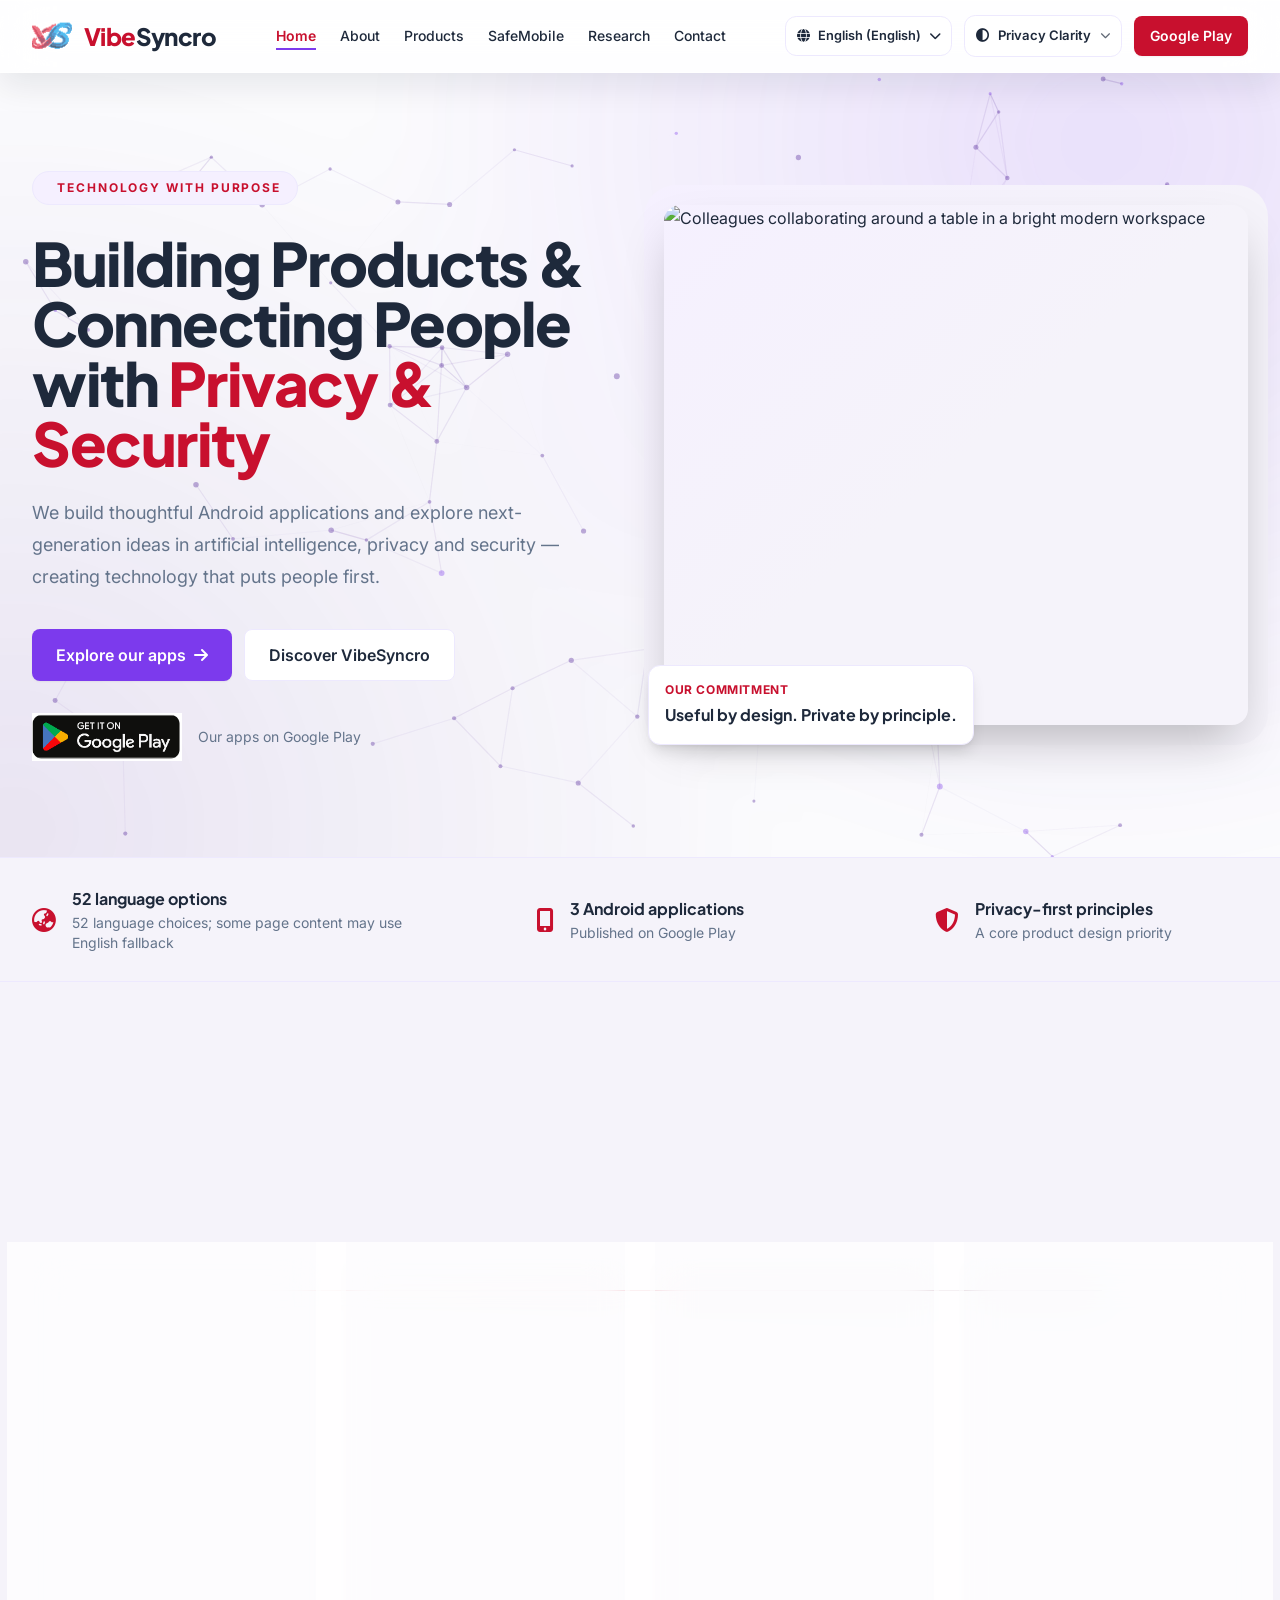
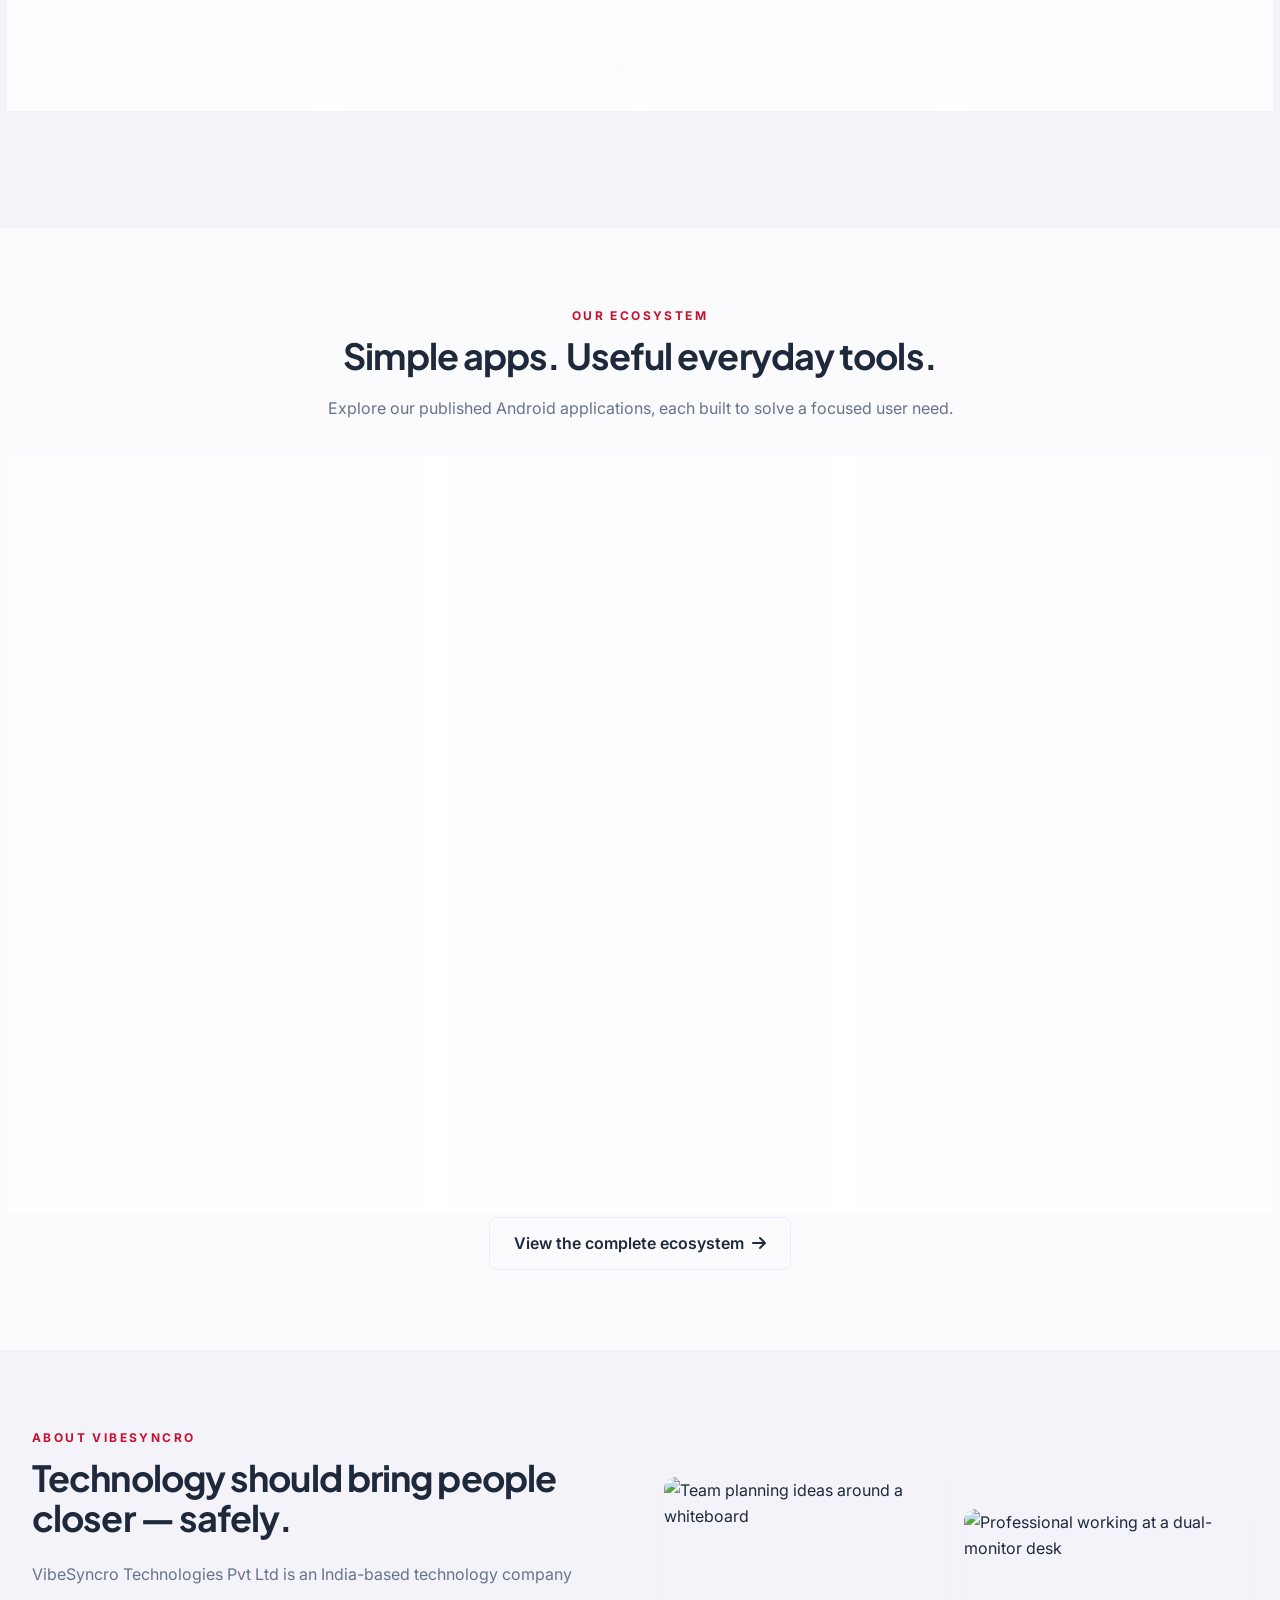
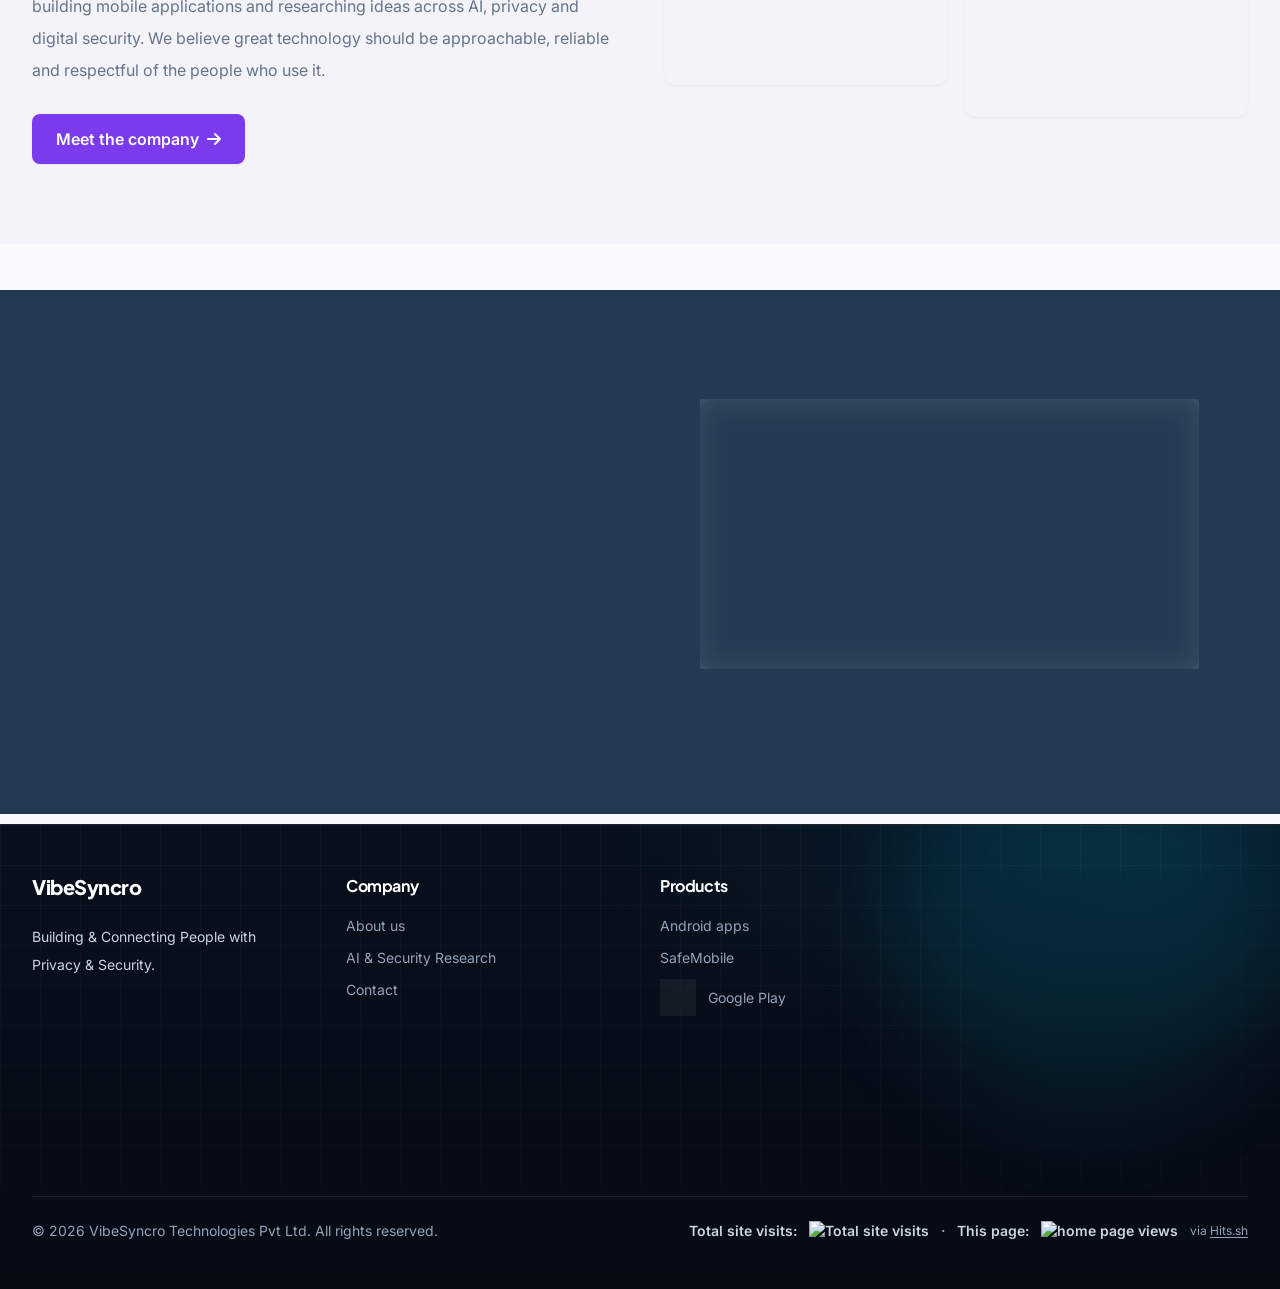
==== commit 903467b5: "Upgrade shared footer to dark glass command center" ====
--- a/index.html
+++ b/index.html
@@ -156,13 +156,15 @@
   <span data-fs-error="email" class="hidden text-xs text-red-200"></span>
   <button type="submit" data-fs-submit-btn class="min-h-12 rounded-lg bg-primaryRed px-5 py-3 font-semibold text-white shadow-sm transition hover:bg-red-700">Notify me</button>
 </form></div></div></div></section>
-</main><footer class="bg-brandNavy border-t border-white/10 py-12 text-white"><div class="mx-auto max-w-7xl px-4 sm:px-6 lg:px-8"><div class="grid gap-10 sm:grid-cols-2 lg:grid-cols-4">
+</main><footer class="footer-tech-bg border-t border-white/10 py-12 text-white">
+<div class="footer-tech-grid" aria-hidden="true"></div>
+<div class="footer-neon-orb" aria-hidden="true"></div><div class="relative z-10 mx-auto max-w-7xl px-4 sm:px-6 lg:px-8"><div class="grid gap-10 sm:grid-cols-2 lg:grid-cols-4">
 <div><a href="index.html" class="inline-flex items-center gap-3" aria-label="VibeSyncro Technologies home">
   <span class="logo-footer font-heading font-extrabold text-xl tracking-tight text-white">VibeSyncro</span>
 </a><p class="mt-5 max-w-xs text-sm leading-7 text-slate-300"><span data-i18n="footerTagline">Building &amp; Connecting People with Privacy &amp; Security.</span></p></div>
-<div><h2 class="font-heading font-bold text-white"><span data-i18n="footerCompany">Company</span></h2><ul class="mt-4 space-y-3 text-sm text-slate-300"><li><a class="text-slate-300 hover:text-white transition-colors" href="about.html"><span data-i18n="footerAbout">About us</span></a></li><li><a class="text-slate-300 hover:text-white transition-colors" href="research.html"><span data-i18n="footerResearch">AI &amp; Security Research</span></a></li><li><a class="text-slate-300 hover:text-white transition-colors" href="contact.html"><span data-i18n="footerContact">Contact</span></a></li></ul></div>
-<div><h2 class="font-heading font-bold text-white"><span data-i18n="footerProducts">Products</span></h2><ul class="mt-4 space-y-3 text-sm text-slate-300"><li><a class="text-slate-300 hover:text-white transition-colors" href="products.html"><span data-i18n="footerAndroid">Android apps</span></a></li><li><a class="text-slate-300 hover:text-white transition-colors" href="safemobile.html"><span data-i18n="footerSafeMobile">SafeMobile</span></a></li><li><a class="text-slate-300 hover:text-white transition-colors" href="https://play.google.com/store/apps/developer?id=VibeSyncro+Technologies+Pvt+Ltd&amp;hl=en_IN" target="_blank" rel="noopener noreferrer"><span data-i18n="footerGooglePlay">Google Play</span></a></li></ul></div>
-<div><h2 class="font-heading font-bold text-white"><span data-i18n="footerGetInTouch">Get in touch</span></h2><p class="mt-4 text-sm leading-6 text-slate-300"><span class="block font-semibold text-slate-300">VibeSyncro Technologies Pvt Ltd</span><span class="block">Doddanna Angadi, Bhumenahalli</span><span class="block">Karnataka 561205, India</span></p><a href="mailto:admin@vibesyncro.com" class="mt-3 inline-block text-sm text-slate-300 hover:text-white transition-colors">admin@vibesyncro.com</a><ul class="mt-3 space-y-2 text-sm text-slate-300"><li><a class="text-slate-300 hover:text-white transition-colors" href="privacy.html"><span data-i18n="footerPrivacy">Privacy Policy</span></a></li><li><a class="text-slate-300 hover:text-white transition-colors" href="terms.html"><span data-i18n="footerTerms">Terms of Service</span></a></li></ul></div>
+<div><h2 class="font-heading font-bold text-white"><span data-i18n="footerCompany">Company</span></h2><ul class="mt-4 space-y-3 text-sm text-slate-300"><li><a class="footer-link text-slate-400" href="about.html"><span data-i18n="footerAbout">About us</span></a></li><li><a class="footer-link text-slate-400" href="research.html"><span data-i18n="footerResearch">AI &amp; Security Research</span></a></li><li><a class="footer-link text-slate-400" href="contact.html"><span data-i18n="footerContact">Contact</span></a></li></ul></div>
+<div><h2 class="font-heading font-bold text-white"><span data-i18n="footerProducts">Products</span></h2><ul class="mt-4 space-y-3 text-sm text-slate-300"><li><a class="footer-link text-slate-400" href="products.html"><span data-i18n="footerAndroid">Android apps</span></a></li><li><a class="footer-link text-slate-400" href="safemobile.html"><span data-i18n="footerSafeMobile">SafeMobile</span></a></li><li><a href="https://play.google.com/store/apps/developer?id=VibeSyncro+Technologies+Pvt+Ltd&amp;hl=en_IN" target="_blank" rel="noopener noreferrer" class="footer-link inline-flex items-center gap-3 text-slate-400"><span class="footer-external-icon" aria-hidden="true"><i class="fab fa-google-play"></i></span><span data-i18n="footerGooglePlay">Google Play</span></a></li></ul></div>
+<div class="footer-contact-panel"><h2 class="font-heading font-bold text-white"><span data-i18n="footerGetInTouch">Get in touch</span></h2><p class="mt-4 text-sm leading-6 text-slate-300"><span class="block font-semibold text-slate-300">VibeSyncro Technologies Pvt Ltd</span><span class="block">Doddanna Angadi, Bhumenahalli</span><span class="block">Karnataka 561205, India</span></p><a href="mailto:admin@vibesyncro.com" class="footer-link mt-3 inline-block text-sm text-slate-400">admin@vibesyncro.com</a><ul class="mt-3 space-y-2 text-sm text-slate-300"><li><a class="footer-link text-slate-400" href="privacy.html"><span data-i18n="footerPrivacy">Privacy Policy</span></a></li><li><a class="footer-link text-slate-400" href="terms.html"><span data-i18n="footerTerms">Terms of Service</span></a></li></ul></div>
 </div><div class="mt-10 flex flex-col gap-3 border-t border-white/10 pt-6 text-sm sm:flex-row sm:items-center sm:justify-between">
   <p class="text-slate-400">© <span id="year"></span> VibeSyncro Technologies Pvt Ltd. All rights reserved.</p>
   <div class="flex flex-wrap items-center gap-x-3 gap-y-2 text-sm font-semibold text-slate-300">
@@ -175,7 +177,7 @@
     <a href="https://hits.sh/vibesyncro.com/home/" target="_blank" rel="noopener noreferrer" aria-label="View home page view statistics on Hits.sh">
       <img src="https://hits.sh/vibesyncro.com/home.svg?label=page%20views&color=white&labelColor=0A2540" alt="home page views" style="height:20px;width:auto" loading="lazy" decoding="async">
     </a>
-    <span class="text-xs font-normal text-slate-400">via <a href="https://hits.sh/" target="_blank" rel="noopener noreferrer" class="text-slate-300 underline underline-offset-2 hover:text-white transition-colors">Hits.sh</a></span>
+    <span class="text-xs font-normal text-slate-400">via <a href="https://hits.sh/" target="_blank" rel="noopener noreferrer" class="footer-link text-slate-400 underline underline-offset-2">Hits.sh</a></span>
   </div>
 </div>
 </div></footer><script src="js/i18n.js" defer></script><script src="js/site.js" defer></script>
--- a/css/theme.css
+++ b/css/theme.css
@@ -86,12 +86,95 @@
 header nav a{color:var(--text-primary)}
 header nav a:hover{color:var(--brand-primary)!important}
 #mobileMenu{background-color:var(--bg-surface)!important;border-color:var(--border-color)!important}
-footer,footer.bg-brandNavy{background-color:#0A2540!important;color:#fff!important}
+footer,footer.bg-brandNavy{background-color:#060B14!important;color:#fff!important}
 footer .text-slate-300,footer .text-slate-200{color:#CBD5E1!important}
 footer .text-slate-400{color:#94A3B8!important}
 footer h2{color:#fff!important;font-weight:700!important}
 footer a:not(.logo-footer){transition:color .18s ease}
 footer a:not(.logo-footer):hover,footer a:not(.logo-footer):focus-visible{color:#fff!important}
+
+/* High-tech dark glass footer shared by every public page. */
+footer.footer-tech-bg{
+  position:relative;
+  isolation:isolate;
+  overflow:hidden;
+  background-color:#060B14!important;
+  background-image:radial-gradient(ellipse at 88% 5%,rgba(6,182,212,.10),transparent 34%),linear-gradient(180deg,#080F1C 0%,#060B14 100%);
+  color:#fff!important;
+}
+footer .footer-tech-grid{
+  position:absolute;
+  z-index:0;
+  inset:0;
+  pointer-events:none;
+  background-image:
+    linear-gradient(rgba(255,255,255,.03) 1px,transparent 1px),
+    linear-gradient(90deg,rgba(255,255,255,.03) 1px,transparent 1px);
+  background-size:40px 40px;
+  opacity:.9;
+  -webkit-mask-image:linear-gradient(to bottom,#000 0%,rgba(0,0,0,.72) 62%,transparent 100%);
+  mask-image:linear-gradient(to bottom,#000 0%,rgba(0,0,0,.72) 62%,transparent 100%);
+}
+footer .footer-neon-orb{
+  position:absolute;
+  z-index:0;
+  top:-6rem;
+  right:0;
+  width:24rem;
+  height:24rem;
+  border-radius:9999px;
+  background:rgba(6,182,212,.10);
+  filter:blur(48px);
+  pointer-events:none;
+}
+footer .footer-contact-panel{
+  height:100%;
+  padding:1.5rem;
+  border:1px solid rgba(255,255,255,.10);
+  border-radius:.75rem;
+  background:rgba(255,255,255,.05);
+  -webkit-backdrop-filter:blur(14px);
+  backdrop-filter:blur(14px);
+  box-shadow:0 18px 46px rgba(0,0,0,.24),inset 0 1px 0 rgba(255,255,255,.07);
+}
+footer a.footer-link{
+  color:#94A3B8!important;
+  transition:all .3s ease;
+}
+footer a.footer-link:hover,
+footer a.footer-link:focus-visible{
+  color:#fff!important;
+  filter:drop-shadow(0 0 8px rgba(255,255,255,.5));
+  text-shadow:0 0 8px rgba(255,255,255,.28);
+}
+footer .footer-external-icon{
+  display:inline-flex;
+  width:2.25rem;
+  height:2.25rem;
+  flex:0 0 2.25rem;
+  align-items:center;
+  justify-content:center;
+  border:1px solid rgba(255,255,255,.12);
+  border-radius:9999px;
+  background:rgba(255,255,255,.06);
+  color:#67E8F9;
+  -webkit-backdrop-filter:blur(12px);
+  backdrop-filter:blur(12px);
+  box-shadow:inset 0 1px 0 rgba(255,255,255,.10);
+  transition:all .3s ease;
+}
+footer a.footer-link:hover .footer-external-icon,
+footer a.footer-link:focus-visible .footer-external-icon{
+  color:#fff;
+  border-color:rgba(34,211,238,.55);
+  background:rgba(6,182,212,.18);
+  box-shadow:0 0 18px rgba(6,182,212,.28),inset 0 1px 0 rgba(255,255,255,.18);
+}
+.safe-benchmark-title{color:#fff!important;text-shadow:0 0 15px rgba(255,255,255,.3)}
+.safe-benchmark-desc{color:#CBD5E1!important}
+@media(prefers-reduced-motion:reduce){
+  footer a.footer-link,footer .footer-external-icon{transition:none!important}
+}
 button.bg-primaryRed,a.bg-primaryRed{color:var(--on-brand)!important}
 /* Brand-red type and Google Play header CTA stay independent of theme button fills. */
 .hero-title-accent,.text-primaryRed{color:#C8102E!important}
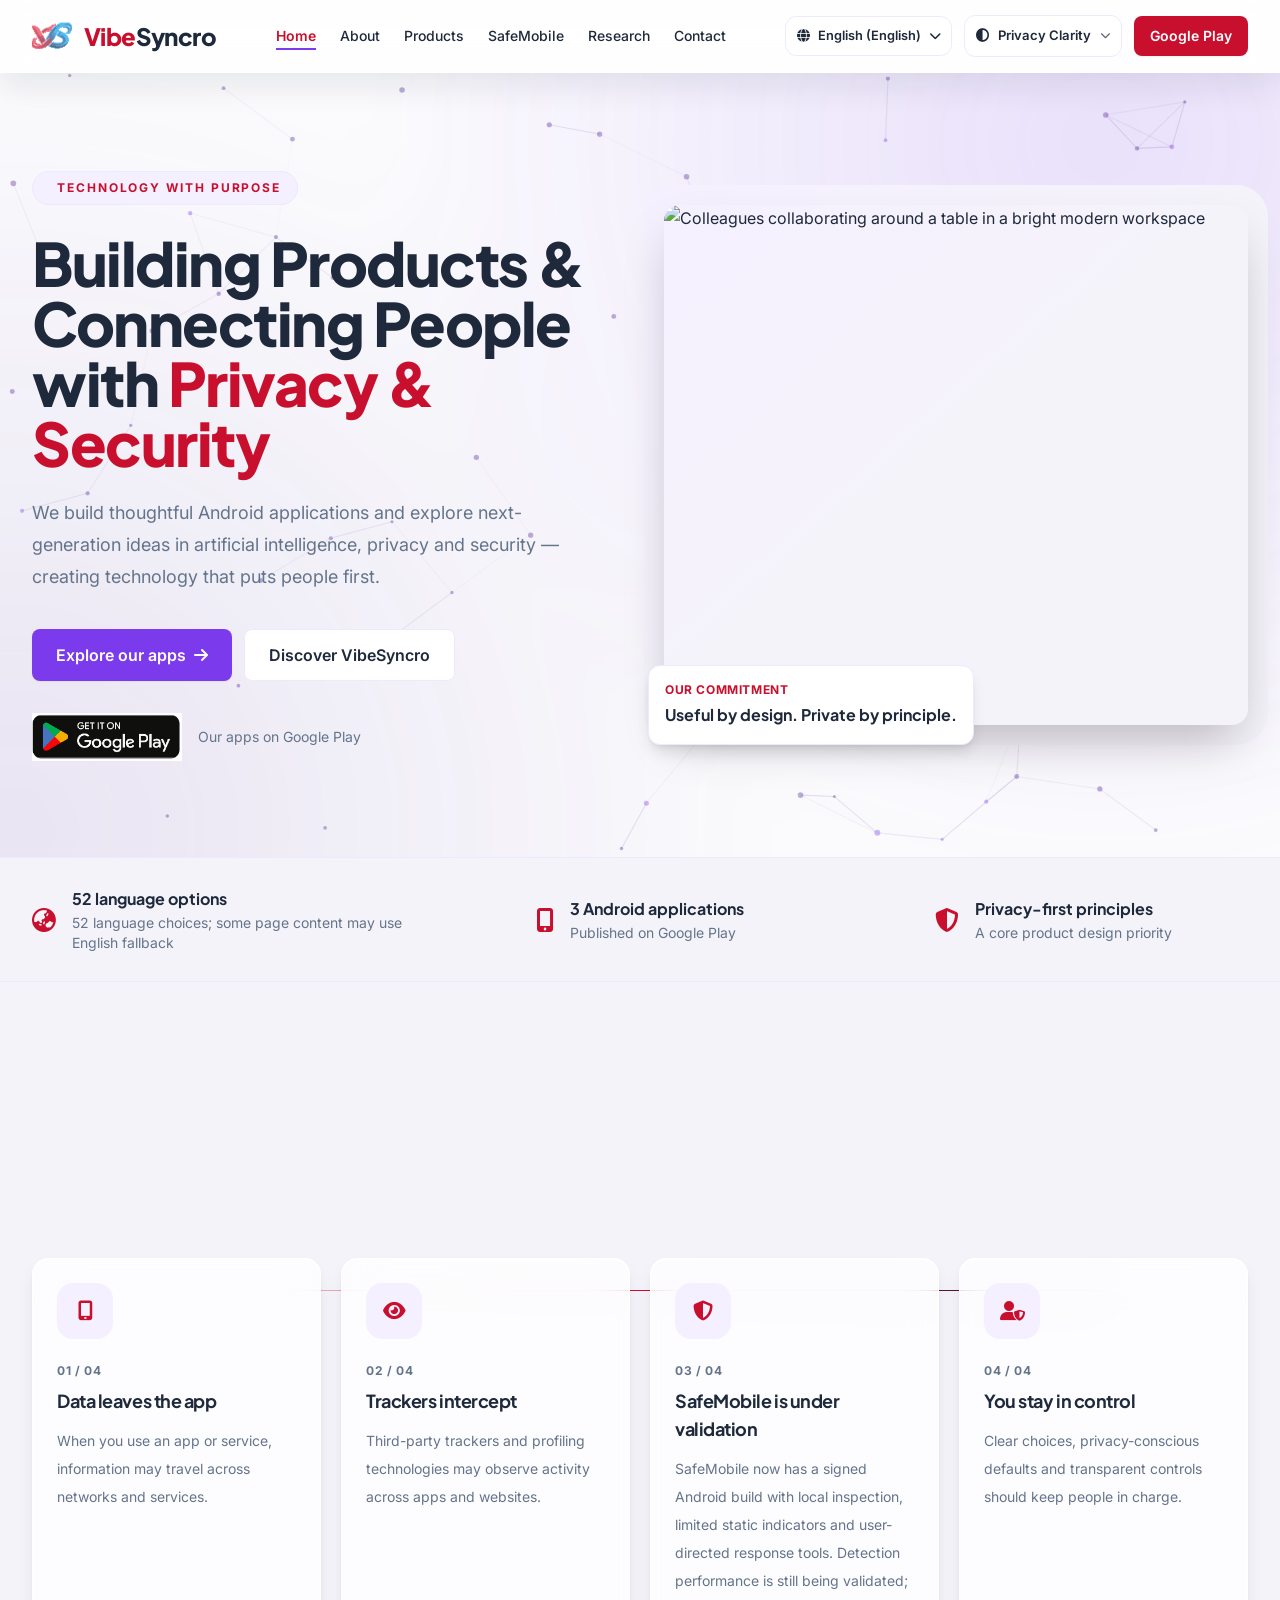
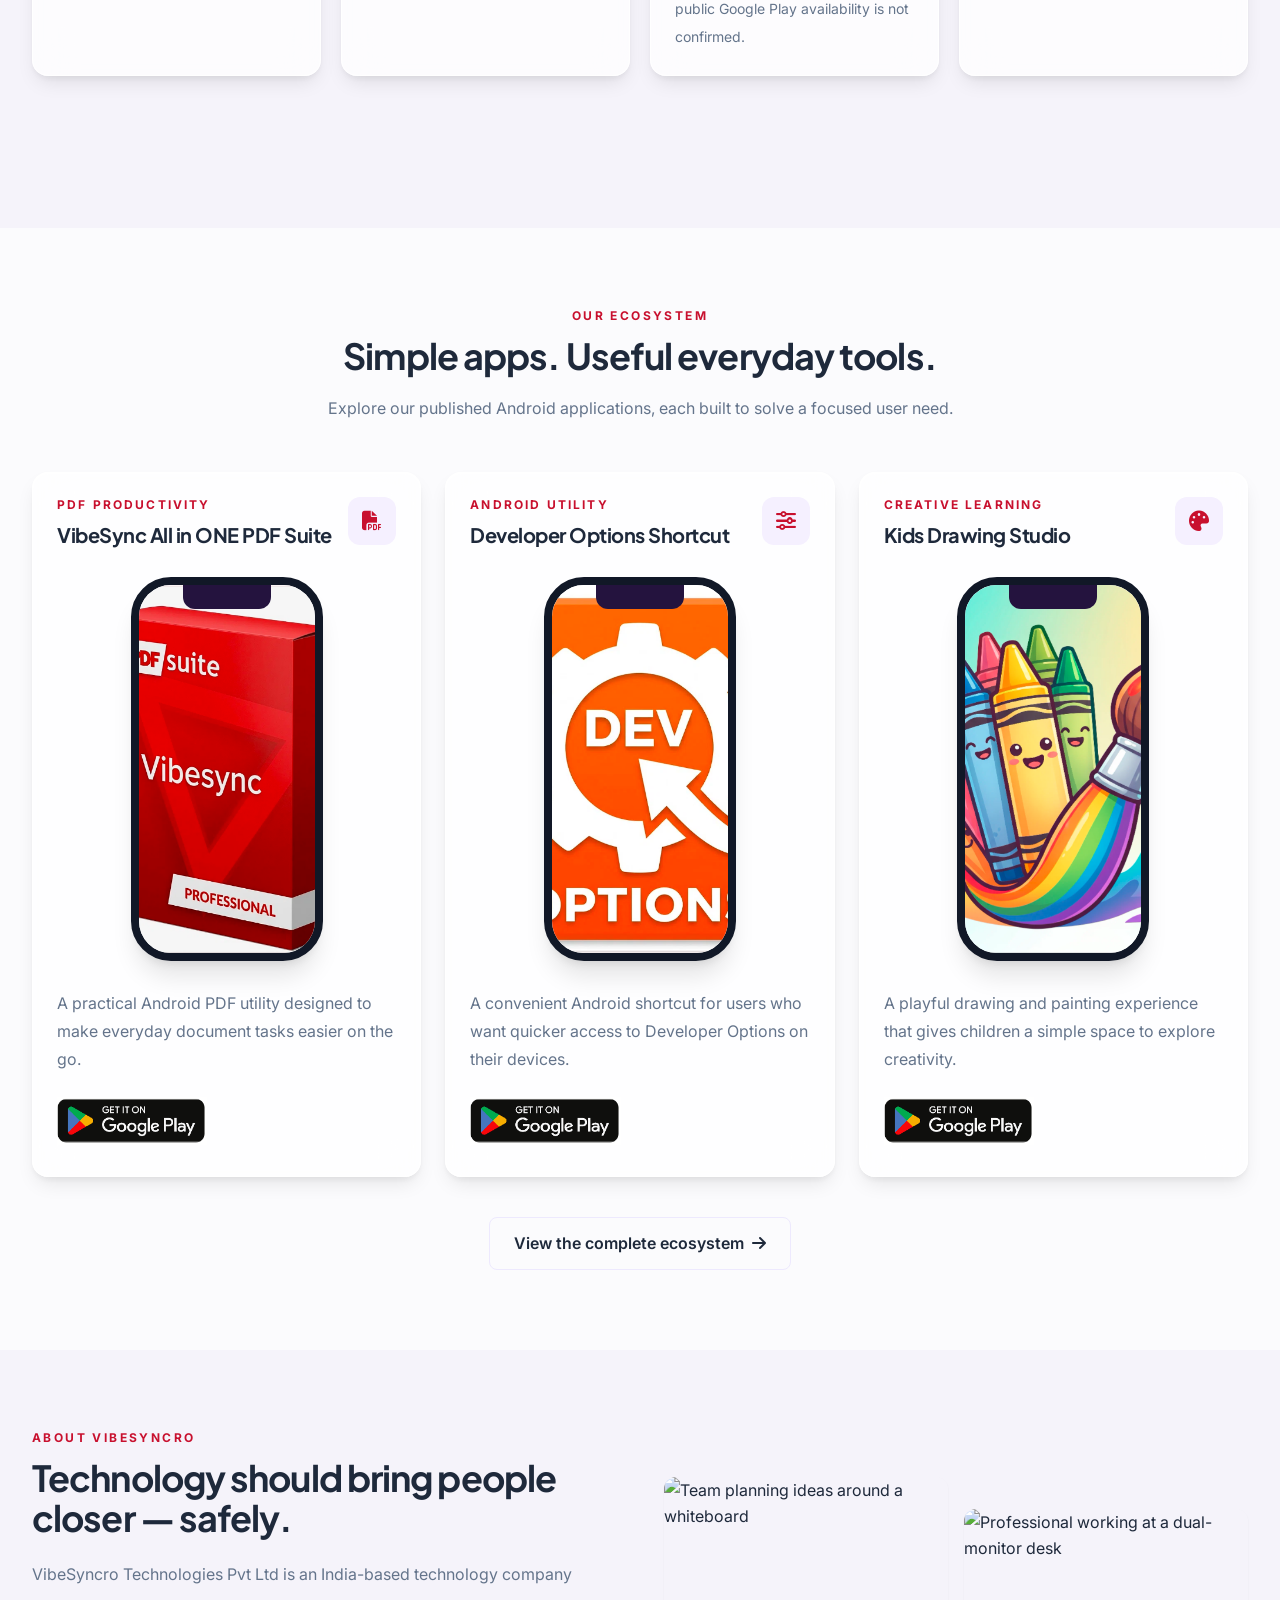
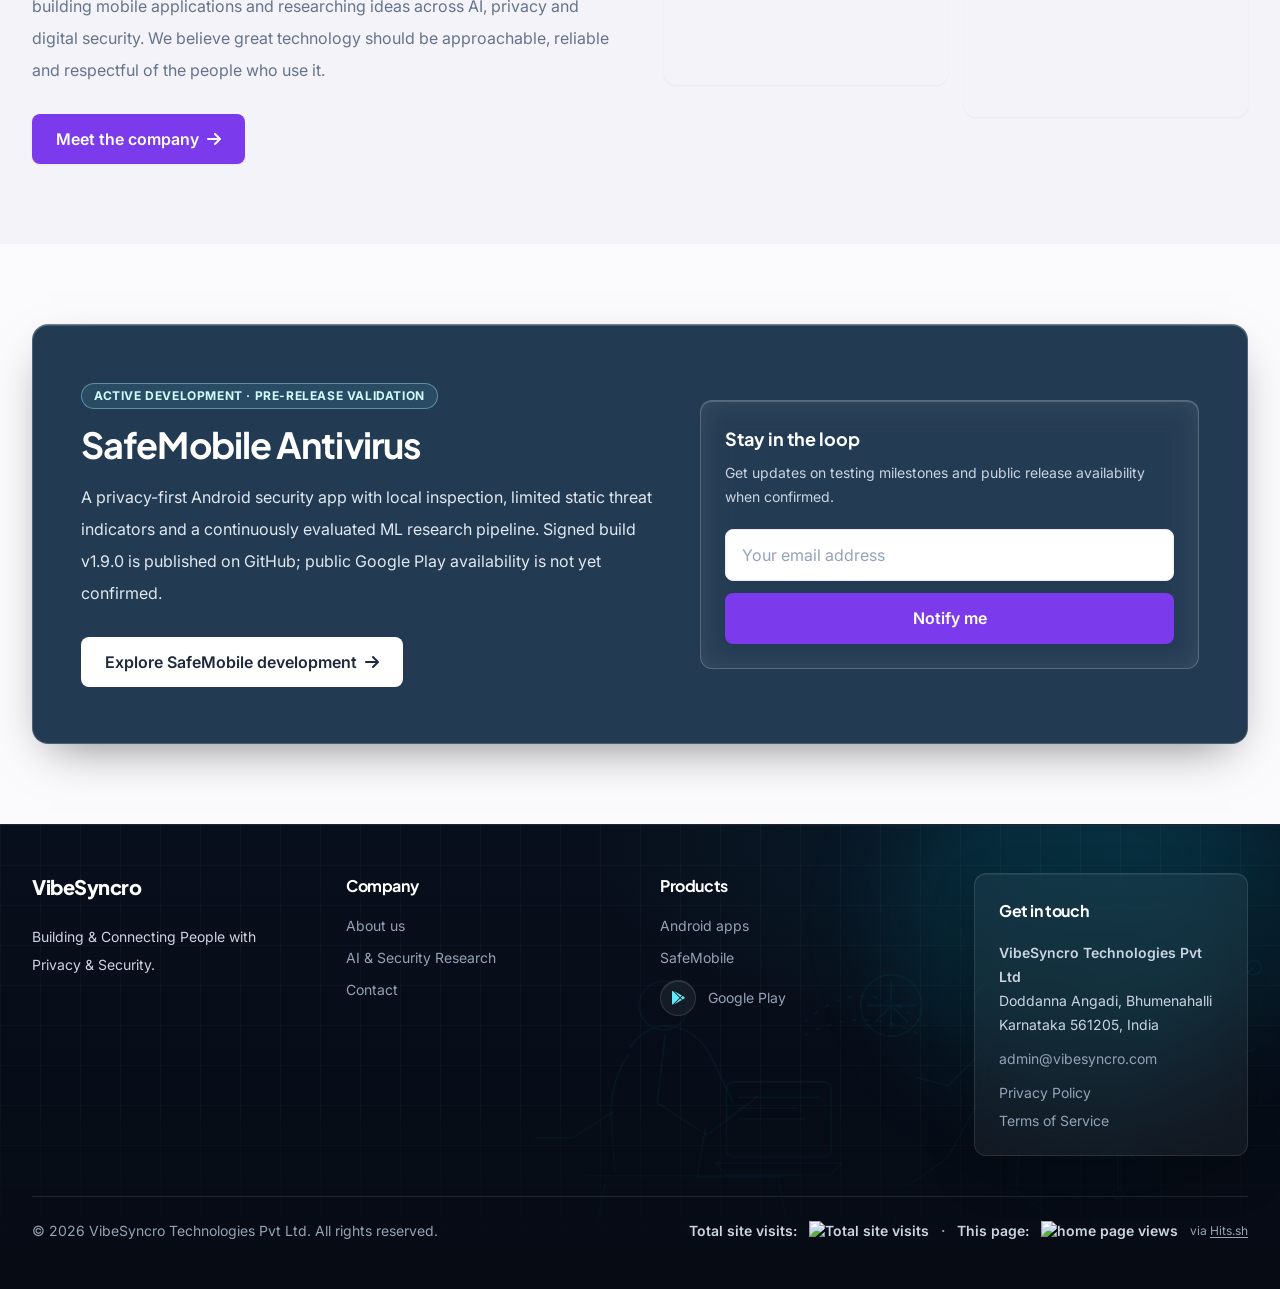
==== commit 99ff8bd2: "Add subtle tech line-art to dark glass footer background" ====
--- a/index.html
+++ b/index.html
@@ -157,7 +157,51 @@
   <button type="submit" data-fs-submit-btn class="min-h-12 rounded-lg bg-primaryRed px-5 py-3 font-semibold text-white shadow-sm transition hover:bg-red-700">Notify me</button>
 </form></div></div></div></section>
 </main><footer class="footer-tech-bg border-t border-white/10 py-12 text-white">
-<div class="footer-tech-grid" aria-hidden="true"></div>
+<div class="footer-tech-grid" aria-hidden="true">
+<svg class="footer-tech-illustration" xmlns="http://www.w3.org/2000/svg" viewBox="0 0 1200 420" width="100%" height="100%" preserveAspectRatio="xMaxYMax meet" aria-hidden="true" focusable="false">
+  <g fill="none" stroke="rgba(6, 182, 212, 0.08)" stroke-width="2" stroke-linecap="round" stroke-linejoin="round">
+    <!-- Seated person working at a laptop -->
+    <circle cx="515" cy="105" r="27"/>
+    <path d="M478 151c12-16 26-23 40-23 21 0 40 13 51 36l23 48"/>
+    <path d="M476 160c-13 19-20 42-19 69l4 61"/>
+    <path d="M517 137l-9 76 55 36 57-43"/>
+    <path d="M458 224l-44 28-42 0"/>
+    <path d="M562 241l-10 55 95 0"/>
+    <path d="M430 294h232"/>
+    <path d="M452 294l-10 52m200-52 10 52"/>
+    <rect x="585" y="190" width="116" height="83" rx="7"/>
+    <path d="M573 280h140l-12 13H585z"/>
+    <path d="M598 207h89m-89 12h65m-65 12h74"/>
+    <!-- Walking person using a phone -->
+    <circle cx="884" cy="102" r="24"/>
+    <path d="M878 128l-9 76 42 52"/>
+    <path d="M870 156l-39 38-35-9"/>
+    <path d="M878 153l38 36 28-14"/>
+    <path d="M869 204l-38 70-45 32"/>
+    <path d="M911 255l-4 55 37 30"/>
+    <rect x="923" y="158" width="24" height="42" rx="5" transform="rotate(18 935 179)"/>
+    <path d="M932 166l7 3"/>
+    <!-- Abstract connected data nodes -->
+    <path d="M1005 83l64-38 58 48 44-30M1069 45l-5 90 63 39 44-21M1005 83l59 52-31 76 99-37"/>
+    <circle cx="1005" cy="83" r="11"/>
+    <circle cx="1069" cy="45" r="9"/>
+    <circle cx="1127" cy="93" r="12"/>
+    <circle cx="1171" cy="63" r="8"/>
+    <circle cx="1064" cy="135" r="10"/>
+    <circle cx="1127" cy="174" r="11"/>
+    <circle cx="1033" cy="211" r="8"/>
+    <!-- Device / activity signal details -->
+    <path d="M742 105h52m-26-26v52m-18-8 18-18 18 18"/>
+    <circle cx="768" cy="105" r="34"/>
+    <path d="M744 354h278m-250-15v15m222-15v15"/>
+    <path d="M1002 275l18-18 18 18m-18-18v57"/>
+    <circle cx="1020" cy="314" r="6"/>
+    <!-- Subtle connection arcs -->
+    <path d="M672 123c43-38 85-38 128 0m-128 15c43-23 85-23 128 0" stroke-dasharray="4 10"/>
+    <path d="M955 115c24-23 44-33 69-34m-65 48c25-7 47-9 70-5" stroke-dasharray="4 10"/>
+  </g>
+</svg>
+</div>
 <div class="footer-neon-orb" aria-hidden="true"></div><div class="relative z-10 mx-auto max-w-7xl px-4 sm:px-6 lg:px-8"><div class="grid gap-10 sm:grid-cols-2 lg:grid-cols-4">
 <div><a href="index.html" class="inline-flex items-center gap-3" aria-label="VibeSyncro Technologies home">
   <span class="logo-footer font-heading font-extrabold text-xl tracking-tight text-white">VibeSyncro</span>
--- a/css/theme.css
+++ b/css/theme.css
@@ -114,6 +114,26 @@
   opacity:.9;
   -webkit-mask-image:linear-gradient(to bottom,#000 0%,rgba(0,0,0,.72) 62%,transparent 100%);
   mask-image:linear-gradient(to bottom,#000 0%,rgba(0,0,0,.72) 62%,transparent 100%);
+}
+footer .footer-tech-illustration{
+  position:absolute;
+  right:0;
+  bottom:0;
+  z-index:0;
+  display:block;
+  width:min(100%,1080px);
+  height:100%;
+  min-height:280px;
+  max-height:420px;
+  pointer-events:none;
+}
+@media(max-width:640px){
+  footer .footer-tech-illustration{
+    width:100%;
+    min-height:240px;
+    max-height:320px;
+    opacity:.72;
+  }
 }
 footer .footer-neon-orb{
   position:absolute;
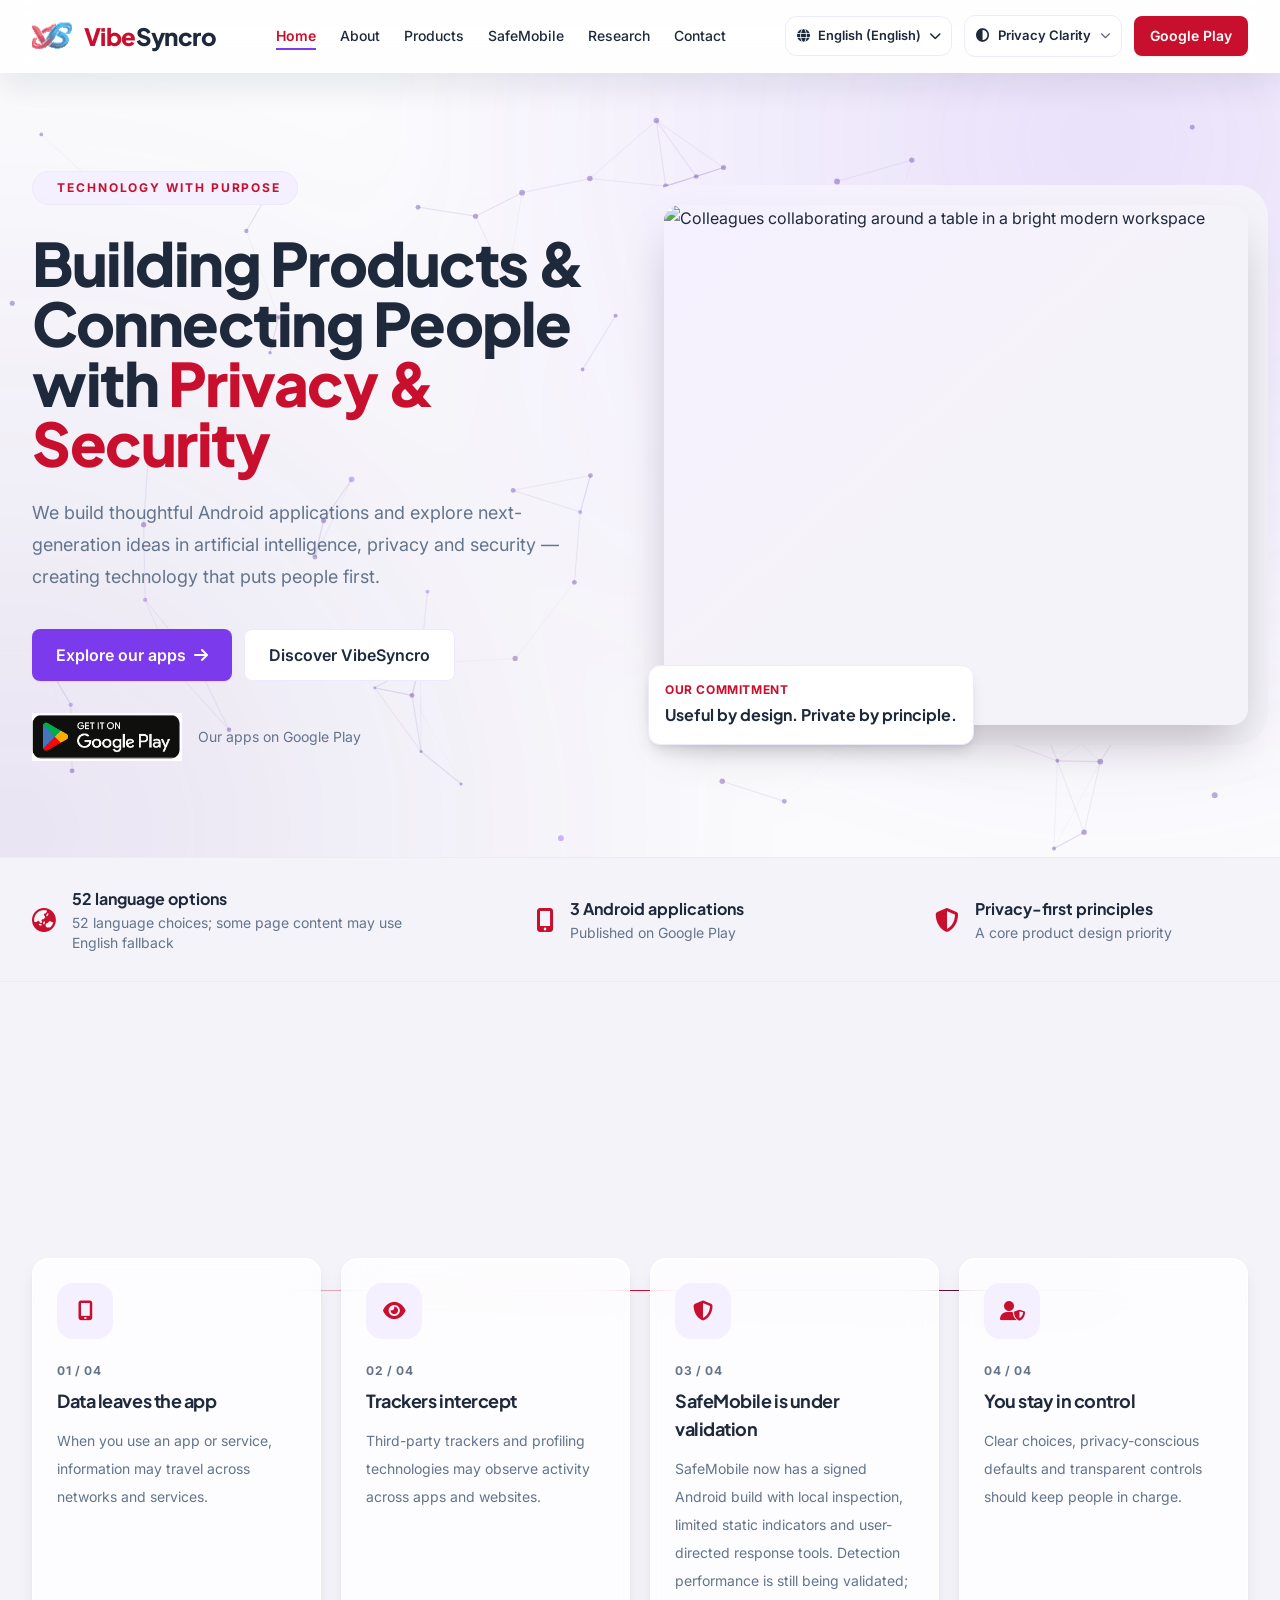
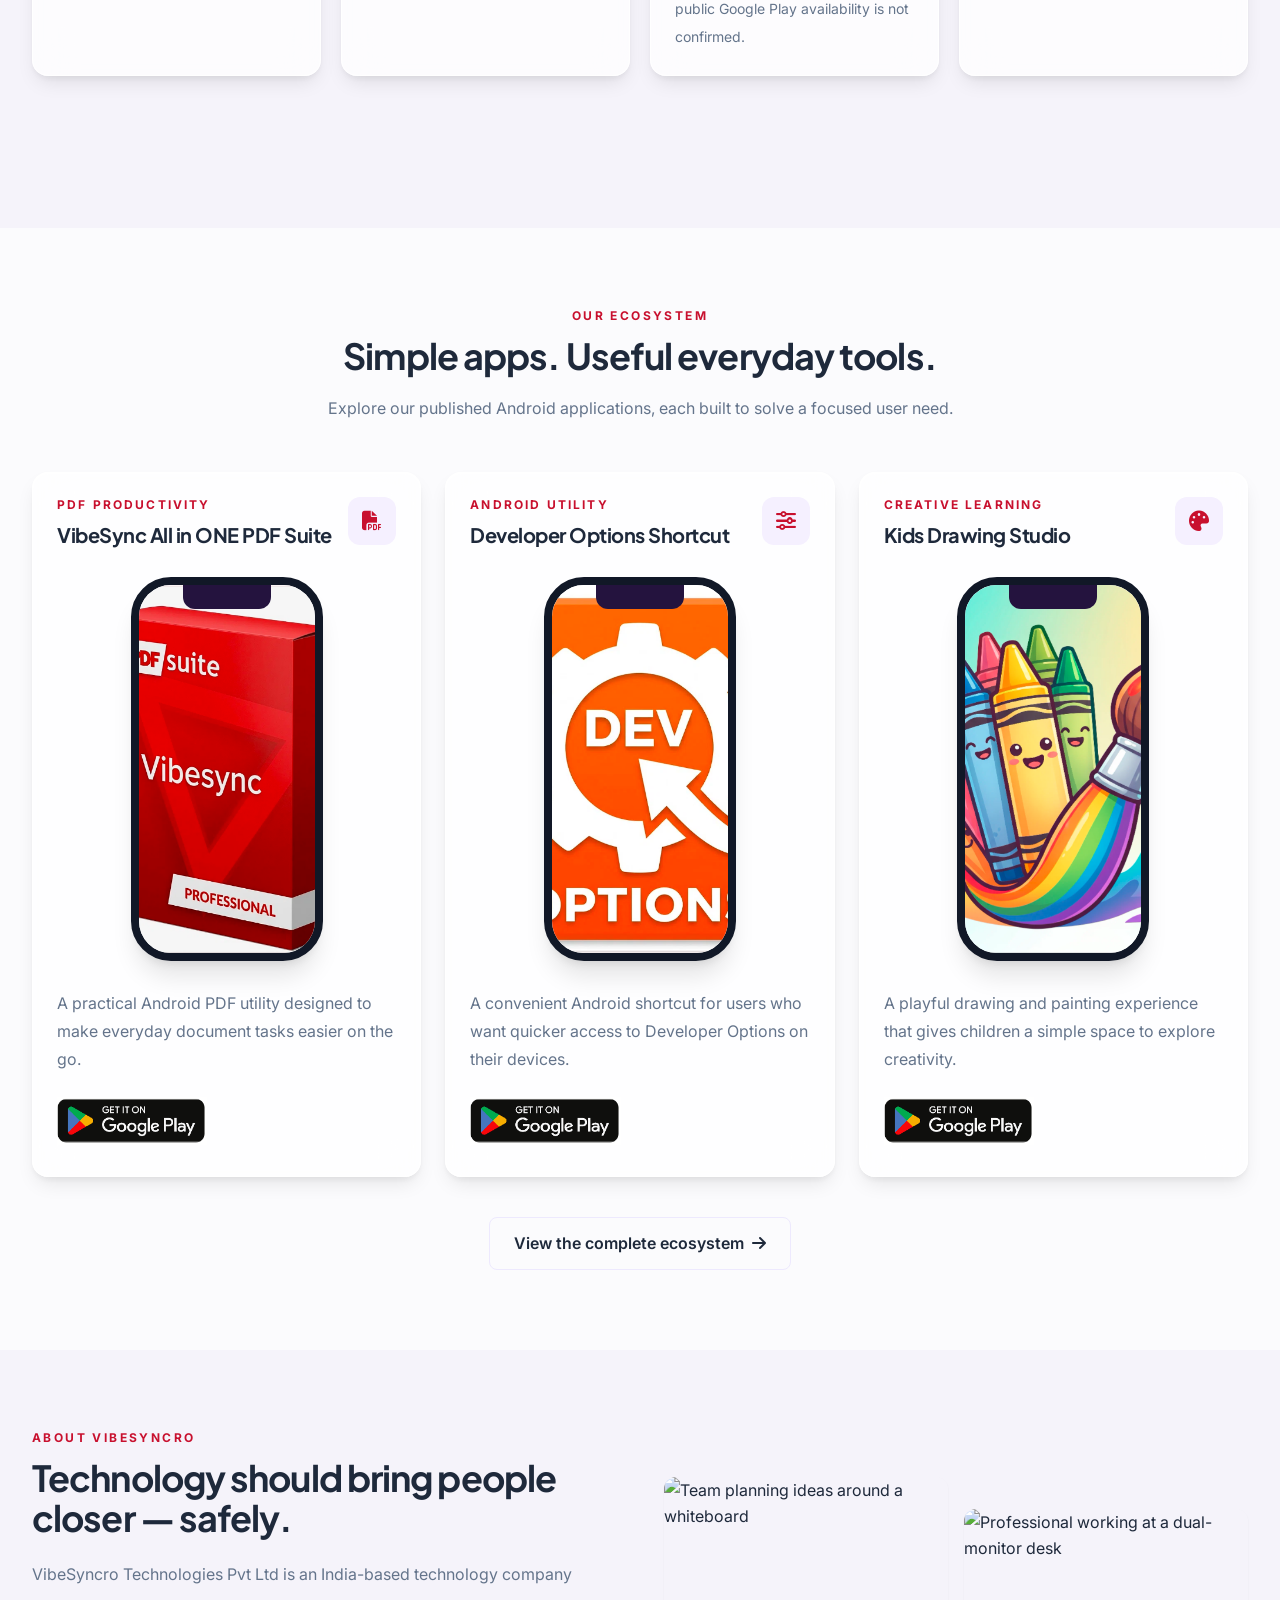
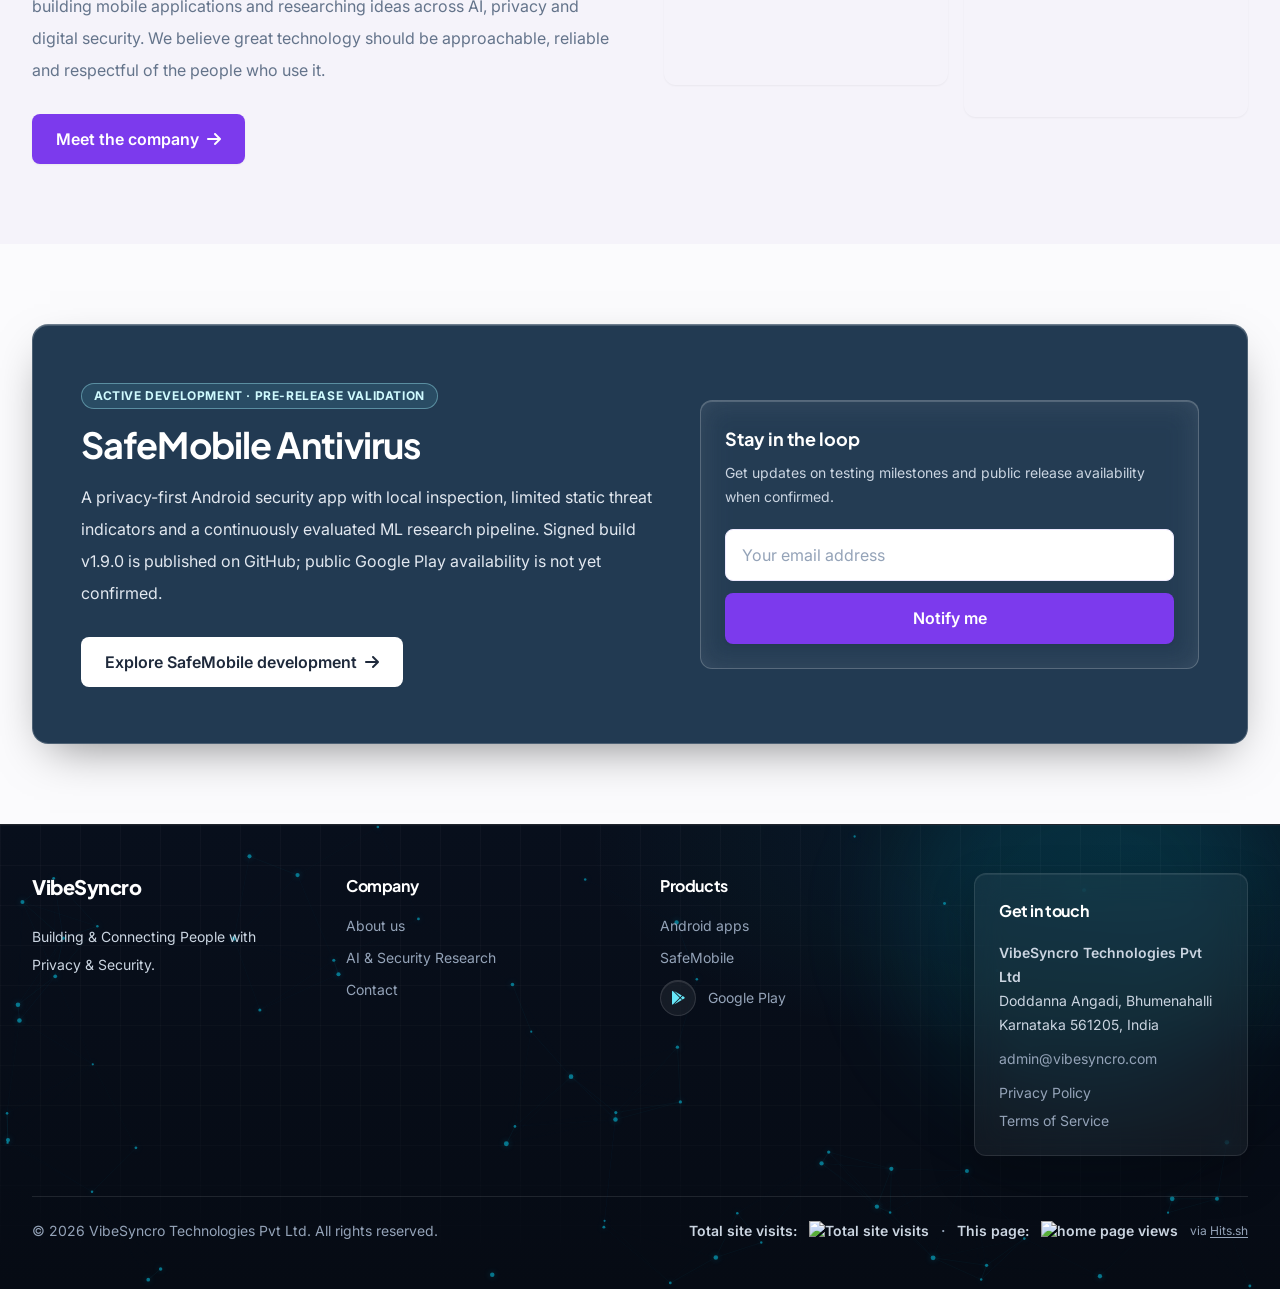
==== commit 915fea62: "Replace static footer vector with animated neural canvas" ====
--- a/index.html
+++ b/index.html
@@ -157,51 +157,8 @@
   <button type="submit" data-fs-submit-btn class="min-h-12 rounded-lg bg-primaryRed px-5 py-3 font-semibold text-white shadow-sm transition hover:bg-red-700">Notify me</button>
 </form></div></div></div></section>
 </main><footer class="footer-tech-bg border-t border-white/10 py-12 text-white">
-<div class="footer-tech-grid" aria-hidden="true">
-<svg class="footer-tech-illustration" xmlns="http://www.w3.org/2000/svg" viewBox="0 0 1200 420" width="100%" height="100%" preserveAspectRatio="xMaxYMax meet" aria-hidden="true" focusable="false">
-  <g fill="none" stroke="rgba(6, 182, 212, 0.08)" stroke-width="2" stroke-linecap="round" stroke-linejoin="round">
-    <!-- Seated person working at a laptop -->
-    <circle cx="515" cy="105" r="27"/>
-    <path d="M478 151c12-16 26-23 40-23 21 0 40 13 51 36l23 48"/>
-    <path d="M476 160c-13 19-20 42-19 69l4 61"/>
-    <path d="M517 137l-9 76 55 36 57-43"/>
-    <path d="M458 224l-44 28-42 0"/>
-    <path d="M562 241l-10 55 95 0"/>
-    <path d="M430 294h232"/>
-    <path d="M452 294l-10 52m200-52 10 52"/>
-    <rect x="585" y="190" width="116" height="83" rx="7"/>
-    <path d="M573 280h140l-12 13H585z"/>
-    <path d="M598 207h89m-89 12h65m-65 12h74"/>
-    <!-- Walking person using a phone -->
-    <circle cx="884" cy="102" r="24"/>
-    <path d="M878 128l-9 76 42 52"/>
-    <path d="M870 156l-39 38-35-9"/>
-    <path d="M878 153l38 36 28-14"/>
-    <path d="M869 204l-38 70-45 32"/>
-    <path d="M911 255l-4 55 37 30"/>
-    <rect x="923" y="158" width="24" height="42" rx="5" transform="rotate(18 935 179)"/>
-    <path d="M932 166l7 3"/>
-    <!-- Abstract connected data nodes -->
-    <path d="M1005 83l64-38 58 48 44-30M1069 45l-5 90 63 39 44-21M1005 83l59 52-31 76 99-37"/>
-    <circle cx="1005" cy="83" r="11"/>
-    <circle cx="1069" cy="45" r="9"/>
-    <circle cx="1127" cy="93" r="12"/>
-    <circle cx="1171" cy="63" r="8"/>
-    <circle cx="1064" cy="135" r="10"/>
-    <circle cx="1127" cy="174" r="11"/>
-    <circle cx="1033" cy="211" r="8"/>
-    <!-- Device / activity signal details -->
-    <path d="M742 105h52m-26-26v52m-18-8 18-18 18 18"/>
-    <circle cx="768" cy="105" r="34"/>
-    <path d="M744 354h278m-250-15v15m222-15v15"/>
-    <path d="M1002 275l18-18 18 18m-18-18v57"/>
-    <circle cx="1020" cy="314" r="6"/>
-    <!-- Subtle connection arcs -->
-    <path d="M672 123c43-38 85-38 128 0m-128 15c43-23 85-23 128 0" stroke-dasharray="4 10"/>
-    <path d="M955 115c24-23 44-33 69-34m-65 48c25-7 47-9 70-5" stroke-dasharray="4 10"/>
-  </g>
-</svg>
-</div>
+<div class="footer-tech-grid" aria-hidden="true"></div>
+<canvas id="footer-neural-net" class="absolute inset-0 w-full h-full pointer-events-none z-0" aria-hidden="true"></canvas>
 <div class="footer-neon-orb" aria-hidden="true"></div><div class="relative z-10 mx-auto max-w-7xl px-4 sm:px-6 lg:px-8"><div class="grid gap-10 sm:grid-cols-2 lg:grid-cols-4">
 <div><a href="index.html" class="inline-flex items-center gap-3" aria-label="VibeSyncro Technologies home">
   <span class="logo-footer font-heading font-extrabold text-xl tracking-tight text-white">VibeSyncro</span>
--- a/css/theme.css
+++ b/css/theme.css
@@ -115,26 +115,16 @@
   -webkit-mask-image:linear-gradient(to bottom,#000 0%,rgba(0,0,0,.72) 62%,transparent 100%);
   mask-image:linear-gradient(to bottom,#000 0%,rgba(0,0,0,.72) 62%,transparent 100%);
 }
-footer .footer-tech-illustration{
-  position:absolute;
-  right:0;
-  bottom:0;
-  z-index:0;
+footer #footer-neural-net{
+  position:absolute!important;
+  inset:0;
+  z-index:1!important;
   display:block;
-  width:min(100%,1080px);
+  width:100%;
   height:100%;
-  min-height:280px;
-  max-height:420px;
-  pointer-events:none;
-}
-@media(max-width:640px){
-  footer .footer-tech-illustration{
-    width:100%;
-    min-height:240px;
-    max-height:320px;
-    opacity:.72;
-  }
-}
+  pointer-events:none!important;
+}
+
 footer .footer-neon-orb{
   position:absolute;
   z-index:0;
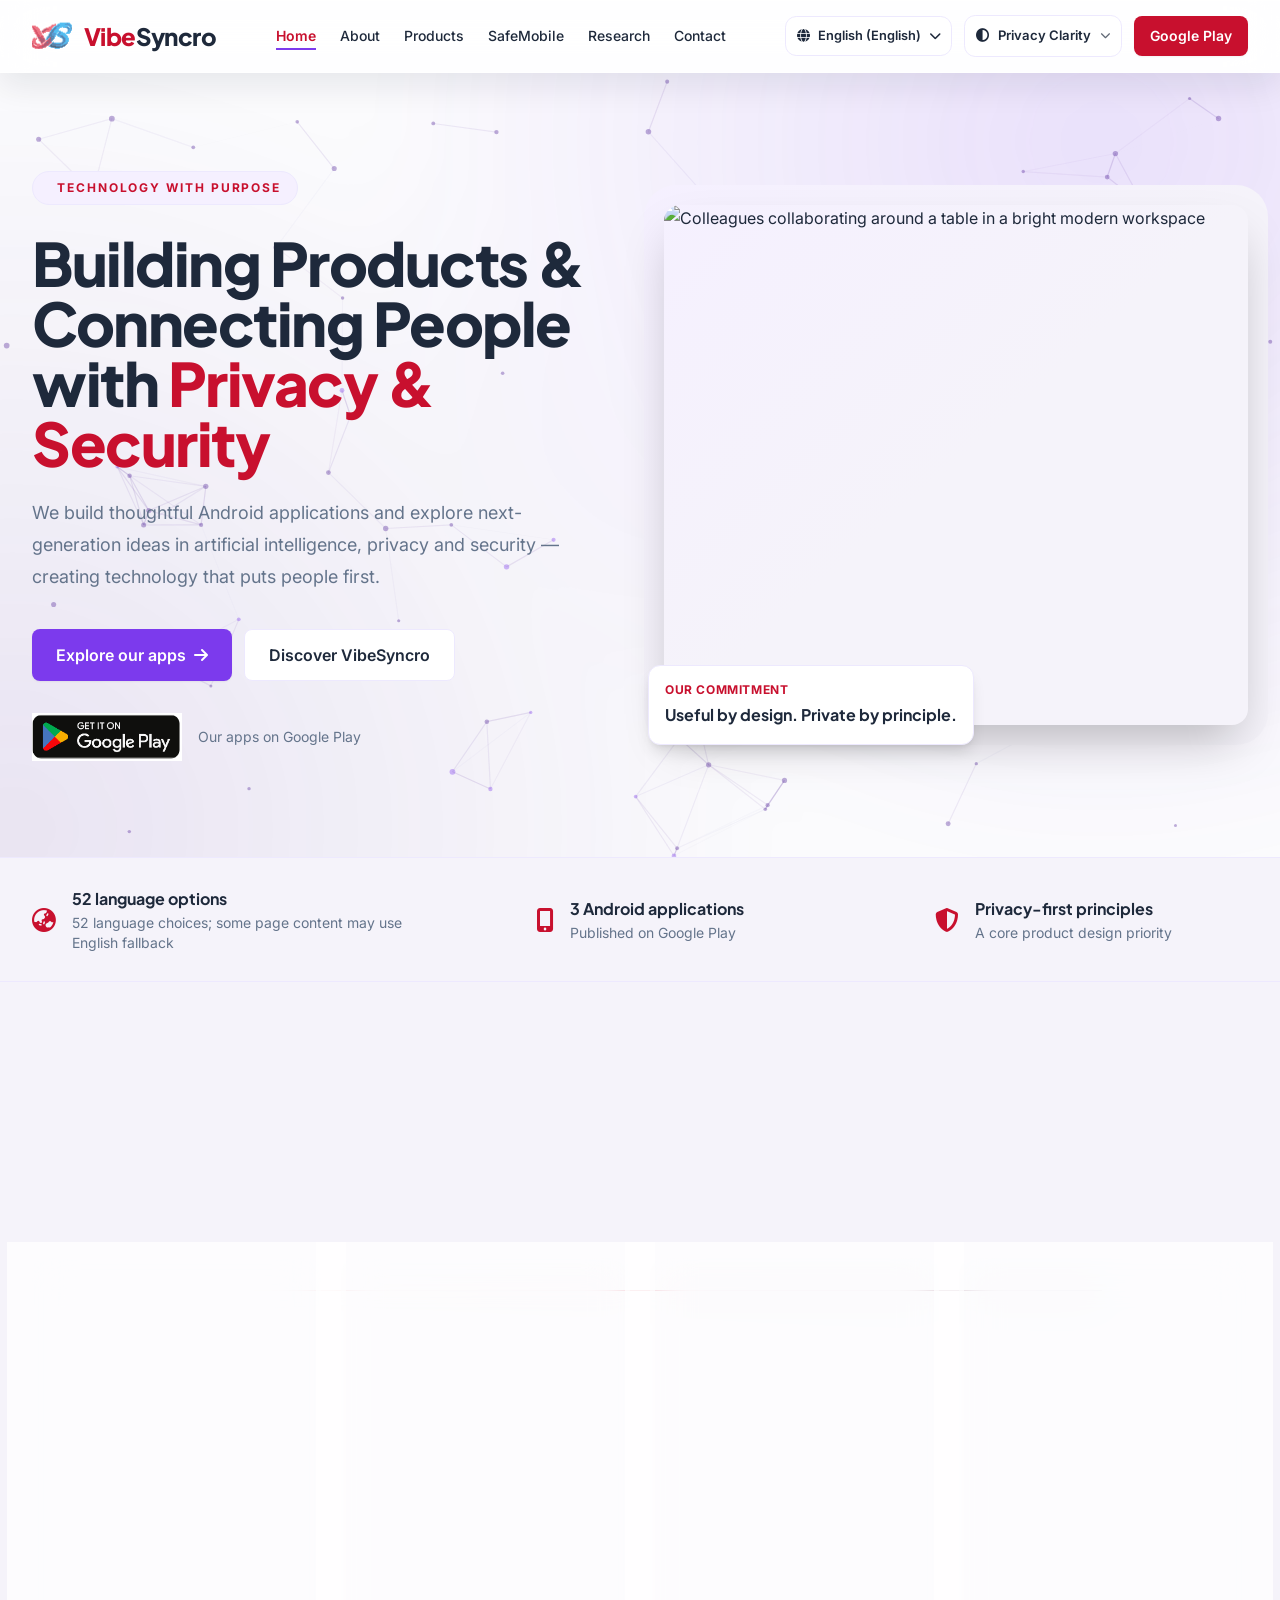
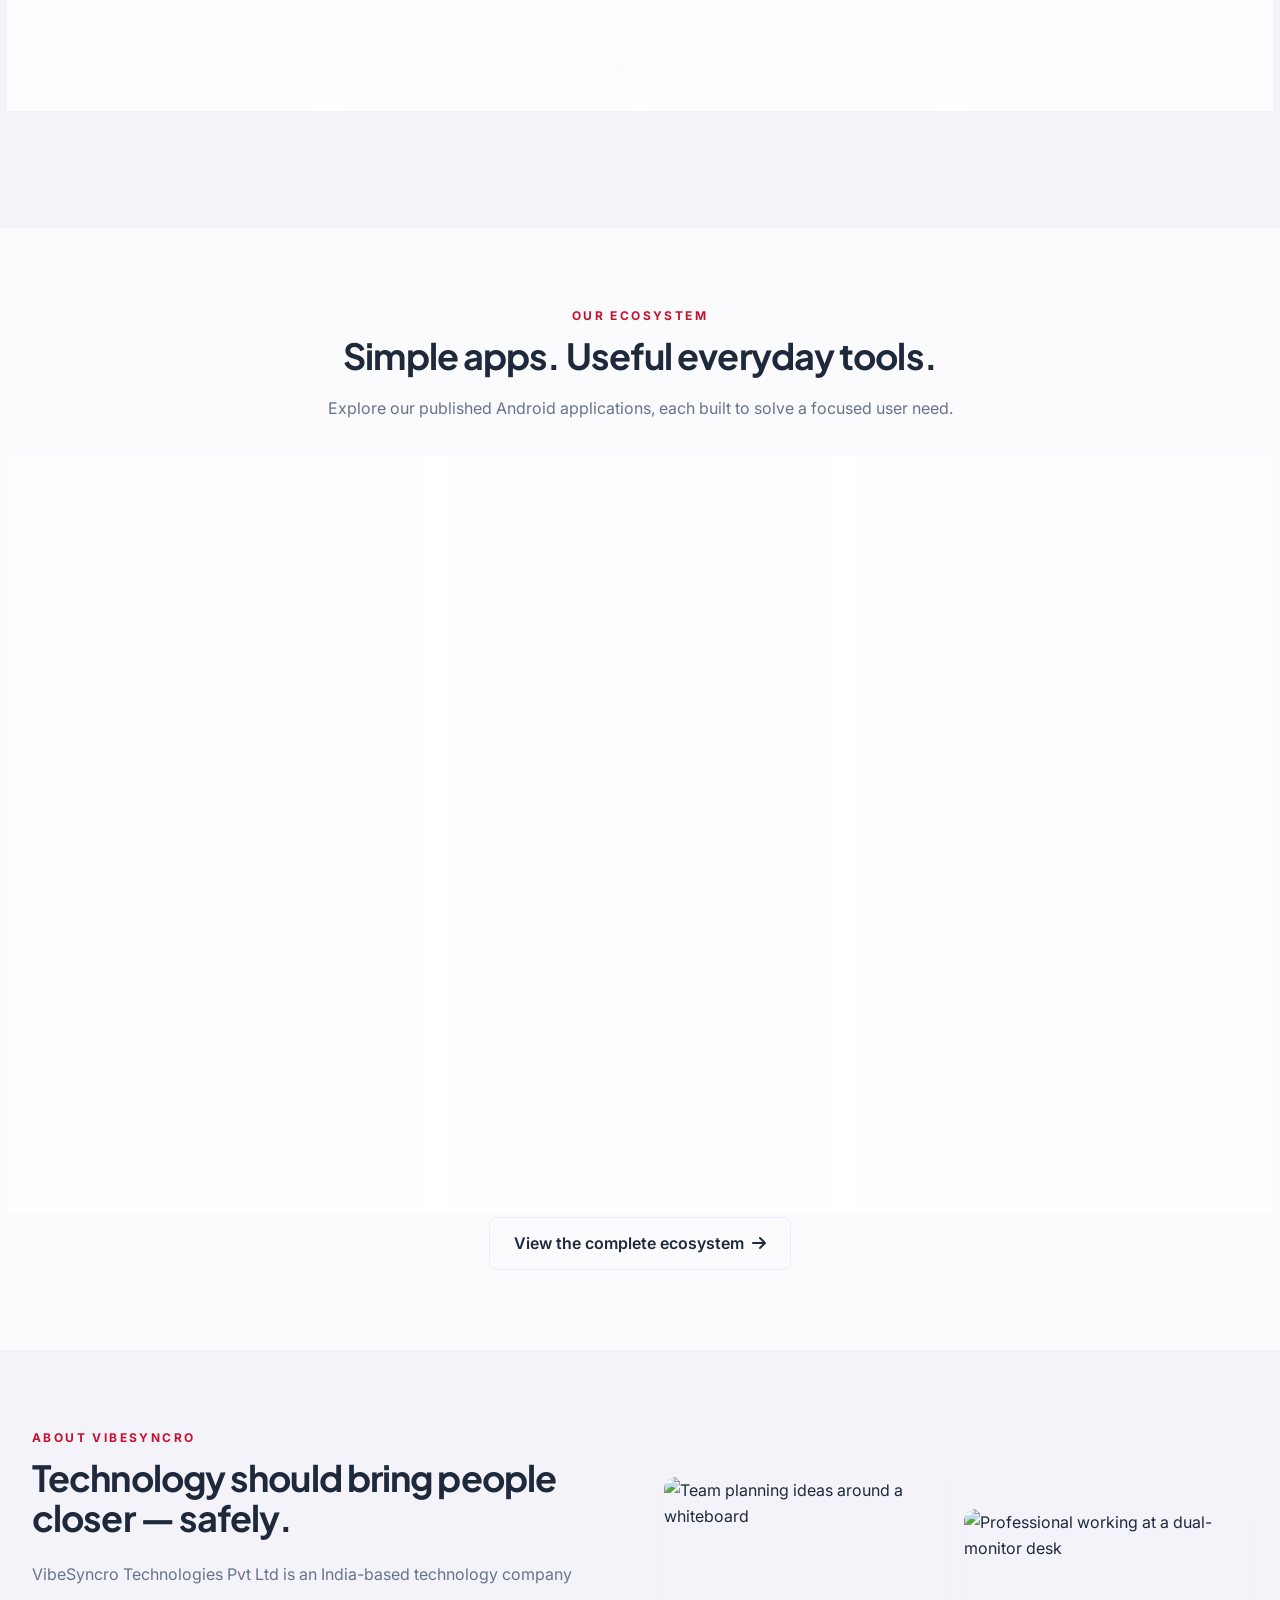
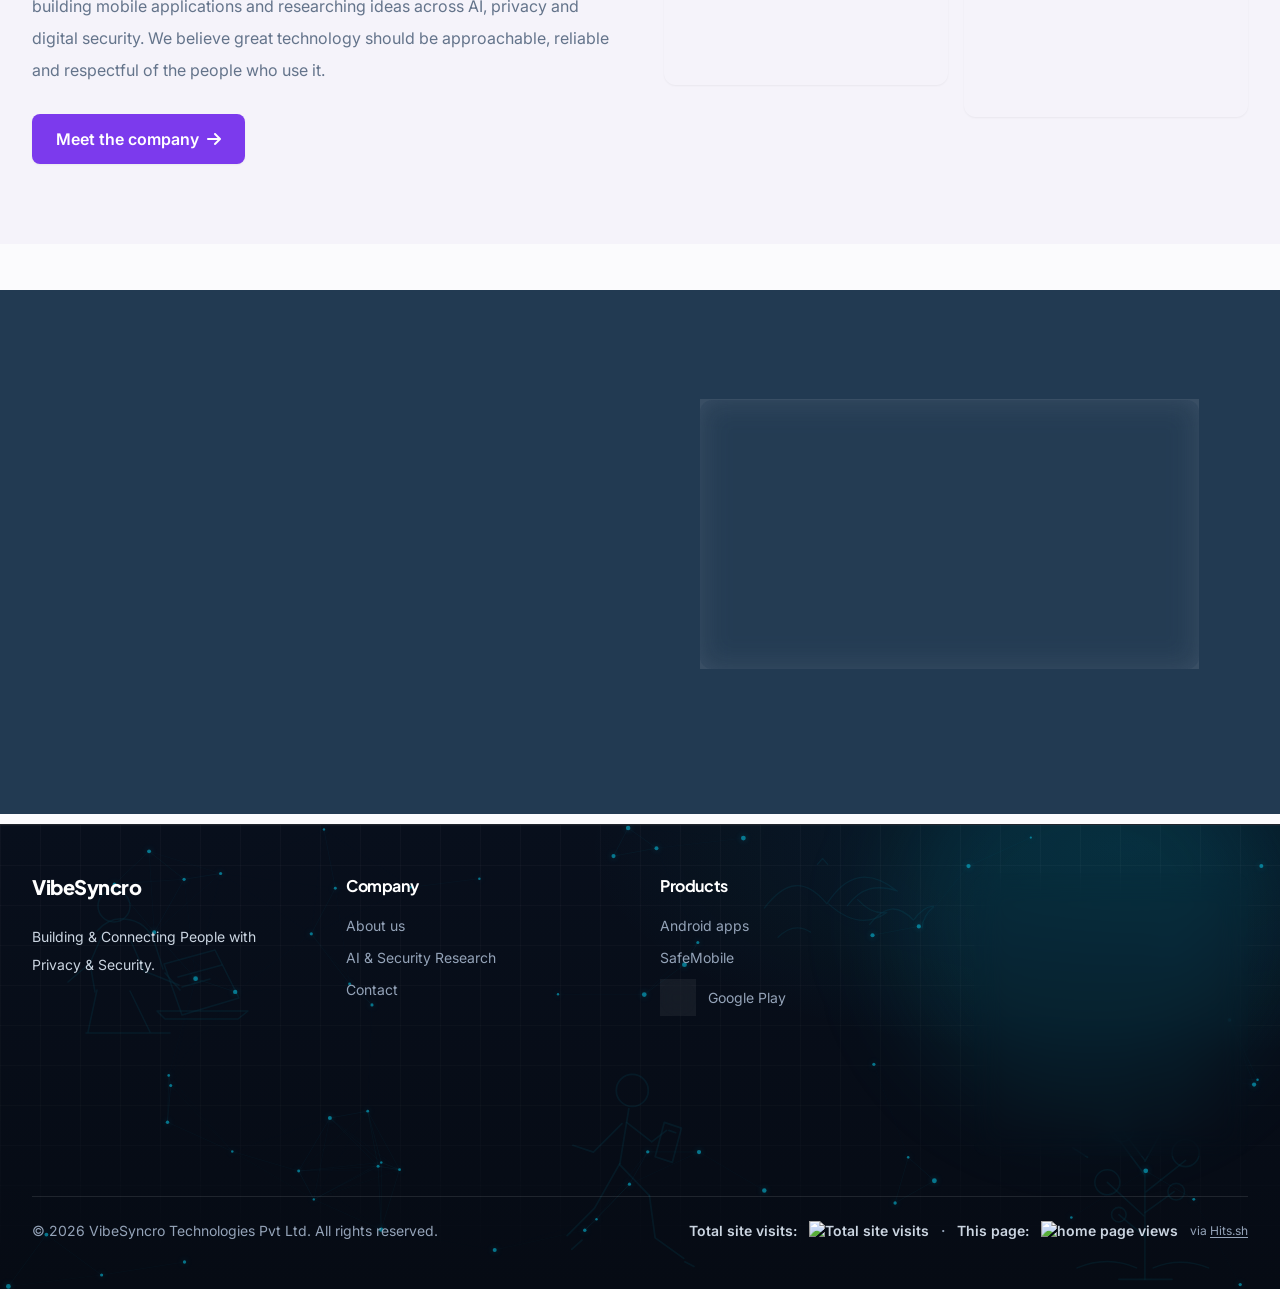
==== commit 32565ac4: "Add living SVG ecosystem to footer" ====
--- a/index.html
+++ b/index.html
@@ -158,6 +158,57 @@
 </form></div></div></div></section>
 </main><footer class="footer-tech-bg border-t border-white/10 py-12 text-white">
 <div class="footer-tech-grid" aria-hidden="true"></div>
+<div class="footer-ecosystem-layer absolute inset-0 pointer-events-none z-0 overflow-hidden opacity-20" aria-hidden="true">
+  <svg class="footer-ecosystem-art footer-ecosystem-person animate-drift-1" xmlns="http://www.w3.org/2000/svg" viewBox="0 0 220 180" aria-hidden="true" focusable="false">
+    <g>
+      <circle cx="76" cy="34" r="16"/>
+      <path d="M59 59c8-9 17-13 27-12 15 1 26 10 31 25l8 25"/>
+      <path d="M65 61l-13 30 5 29m36-51 13 30 35 14"/>
+      <path d="M59 118l-9 42m42-41 20 41"/>
+      <path d="M126 92l51-14 24 48-57 17z"/>
+      <path d="M119 139h91l-10 8h-73z"/>
+      <path d="M140 105l44-12m-40 22 28-8"/>
+      <path d="M48 161h84"/>
+      <path d="M52 91l-22 19m97-9 15 17"/>
+    </g>
+  </svg>
+  <svg class="footer-ecosystem-art footer-ecosystem-walker animate-drift-2" xmlns="http://www.w3.org/2000/svg" viewBox="0 0 140 190" aria-hidden="true" focusable="false">
+    <g>
+      <circle cx="72" cy="24" r="14"/>
+      <path d="M69 40l-8 49 26 27"/>
+      <path d="M63 53L38 78 20 72m47-20 22 17 13-10"/>
+      <path d="M61 88L39 127 15 151m72-35 5 37 25 18"/>
+      <path d="M100 52l15 5-8 30-15-5z"/>
+      <path d="M104 59l6 2"/>
+      <path d="M28 155l-9 8m99 11 8 4"/>
+    </g>
+  </svg>
+  <svg class="footer-ecosystem-art footer-ecosystem-bird animate-drift-3" xmlns="http://www.w3.org/2000/svg" viewBox="0 0 210 125" aria-hidden="true" focusable="false">
+    <g>
+      <path d="M12 69c25-33 48-35 73-5 22-34 48-42 82-15-24-8-42-4-58 17"/>
+      <path d="M87 64c23 21 45 26 68 10-12 2-23-3-34-15"/>
+      <path d="M135 88c17-22 33-24 51-5 9-12 18-17 24-16-10 8-13 16-14 25"/>
+      <path d="M28 103c12-12 24-15 38-6"/>
+      <path d="M74 18l6-7 6 7"/>
+    </g>
+  </svg>
+  <svg class="footer-ecosystem-art footer-ecosystem-tree animate-drift-4" xmlns="http://www.w3.org/2000/svg" viewBox="0 0 230 210" aria-hidden="true" focusable="false">
+    <g>
+      <path d="M113 192V92m0 40L77 99m36 10 39-31m-39 0L91 49m22 30 27-48m-27 61-31-42"/>
+      <path d="M113 151l-25-21m25-2 28-20"/>
+      <path d="M113 192l-25 0m25 0 26 0"/>
+      <circle cx="77" cy="99" r="12"/>
+      <circle cx="152" cy="71" r="13"/>
+      <circle cx="91" cy="49" r="11"/>
+      <circle cx="140" cy="31" r="10"/>
+      <circle cx="82" cy="38" r="7"/>
+      <circle cx="143" cy="108" r="8"/>
+      <circle cx="88" cy="130" r="7"/>
+      <path d="M58 75l-14-9m119-28 15-12m-71 0L97 12"/>
+      <path d="M48 181c19-8 39-8 57 0m16 0c17-7 35-7 53 0"/>
+    </g>
+  </svg>
+</div>
 <canvas id="footer-neural-net" class="absolute inset-0 w-full h-full pointer-events-none z-0" aria-hidden="true"></canvas>
 <div class="footer-neon-orb" aria-hidden="true"></div><div class="relative z-10 mx-auto max-w-7xl px-4 sm:px-6 lg:px-8"><div class="grid gap-10 sm:grid-cols-2 lg:grid-cols-4">
 <div><a href="index.html" class="inline-flex items-center gap-3" aria-label="VibeSyncro Technologies home">
--- a/css/theme.css
+++ b/css/theme.css
@@ -123,6 +123,91 @@
   width:100%;
   height:100%;
   pointer-events:none!important;
+}
+
+/* Living ecosystem: low-contrast vector silhouettes beneath the footer neural canvas. */
+footer .footer-ecosystem-layer{
+  position:absolute;
+  inset:0;
+  z-index:0;
+  overflow:hidden;
+  pointer-events:none;
+}
+footer .footer-ecosystem-art{
+  position:absolute;
+  display:block;
+  fill:none;
+  stroke:rgba(6, 182, 212, 0.4);
+  stroke-width:1.5;
+  stroke-linecap:round;
+  stroke-linejoin:round;
+  vector-effect:non-scaling-stroke;
+  filter:drop-shadow(0 0 5px rgba(6,182,212,.12));
+  transform-origin:center;
+}
+footer .footer-ecosystem-person{
+  width:clamp(130px,18vw,220px);
+  height:auto;
+  left:3%;
+  top:10%;
+}
+footer .footer-ecosystem-walker{
+  width:clamp(96px,13vw,160px);
+  height:auto;
+  left:43%;
+  bottom:2%;
+}
+footer .footer-ecosystem-bird{
+  width:clamp(100px,15vw,180px);
+  height:auto;
+  right:27%;
+  top:5%;
+}
+footer .footer-ecosystem-tree{
+  width:clamp(140px,20vw,240px);
+  height:auto;
+  right:1%;
+  bottom:-2%;
+}
+footer .animate-drift-1{animation:drift-1 26s ease-in-out infinite}
+footer .animate-drift-2{animation:drift-2 32s ease-in-out infinite}
+footer .animate-drift-3{animation:drift-3 24s ease-in-out infinite}
+footer .animate-drift-4{animation:drift-4 36s ease-in-out infinite}
+
+@keyframes drift-1{
+  0%{transform:translate(0,0) rotate(0deg);opacity:.1}
+  50%{transform:translate(40px,-20px) rotate(5deg);opacity:.4}
+  100%{transform:translate(0,0) rotate(0deg);opacity:.1}
+}
+@keyframes drift-2{
+  0%{transform:translate(0,0) scale(1);opacity:.2}
+  50%{transform:translate(-50px,30px) scale(1.1);opacity:.5}
+  100%{transform:translate(0,0) scale(1);opacity:.2}
+}
+@keyframes drift-3{
+  0%{transform:translate(0,0) rotate(-2deg);opacity:.12}
+  50%{transform:translate(24px,18px) rotate(3deg);opacity:.42}
+  100%{transform:translate(0,0) rotate(-2deg);opacity:.12}
+}
+@keyframes drift-4{
+  0%{transform:translate(0,0) scale(.98) rotate(1deg);opacity:.1}
+  50%{transform:translate(-26px,-24px) scale(1.04) rotate(-3deg);opacity:.38}
+  100%{transform:translate(0,0) scale(.98) rotate(1deg);opacity:.1}
+}
+@media(prefers-reduced-motion:reduce){
+  footer .footer-ecosystem-layer .animate-drift-1,
+  footer .footer-ecosystem-layer .animate-drift-2,
+  footer .footer-ecosystem-layer .animate-drift-3,
+  footer .footer-ecosystem-layer .animate-drift-4{
+    animation:none!important;
+    transform:none!important;
+  }
+}
+@media(max-width:640px){
+  footer .footer-ecosystem-person{left:-2%;top:7%}
+  footer .footer-ecosystem-walker{left:37%;bottom:4%}
+  footer .footer-ecosystem-bird{right:17%;top:2%}
+  footer .footer-ecosystem-tree{right:-8%;bottom:-3%}
 }
 
 footer .footer-neon-orb{
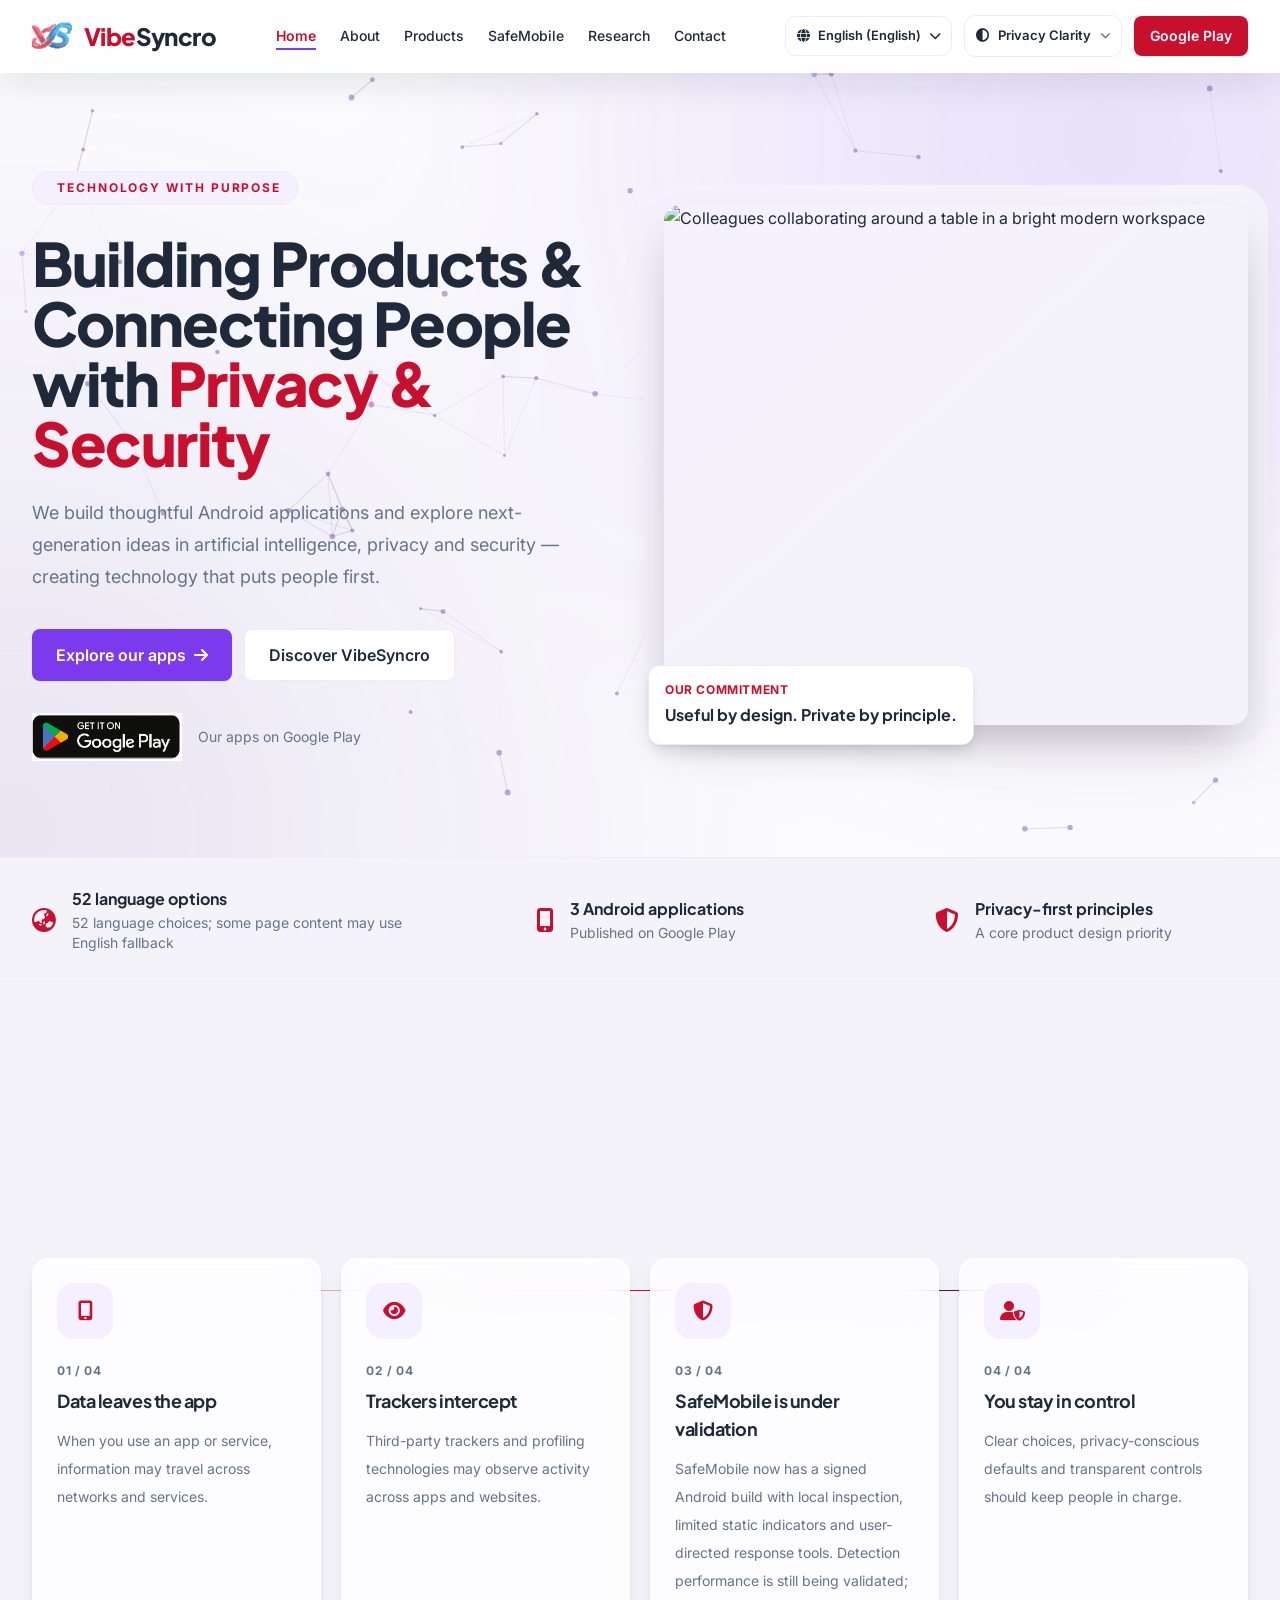
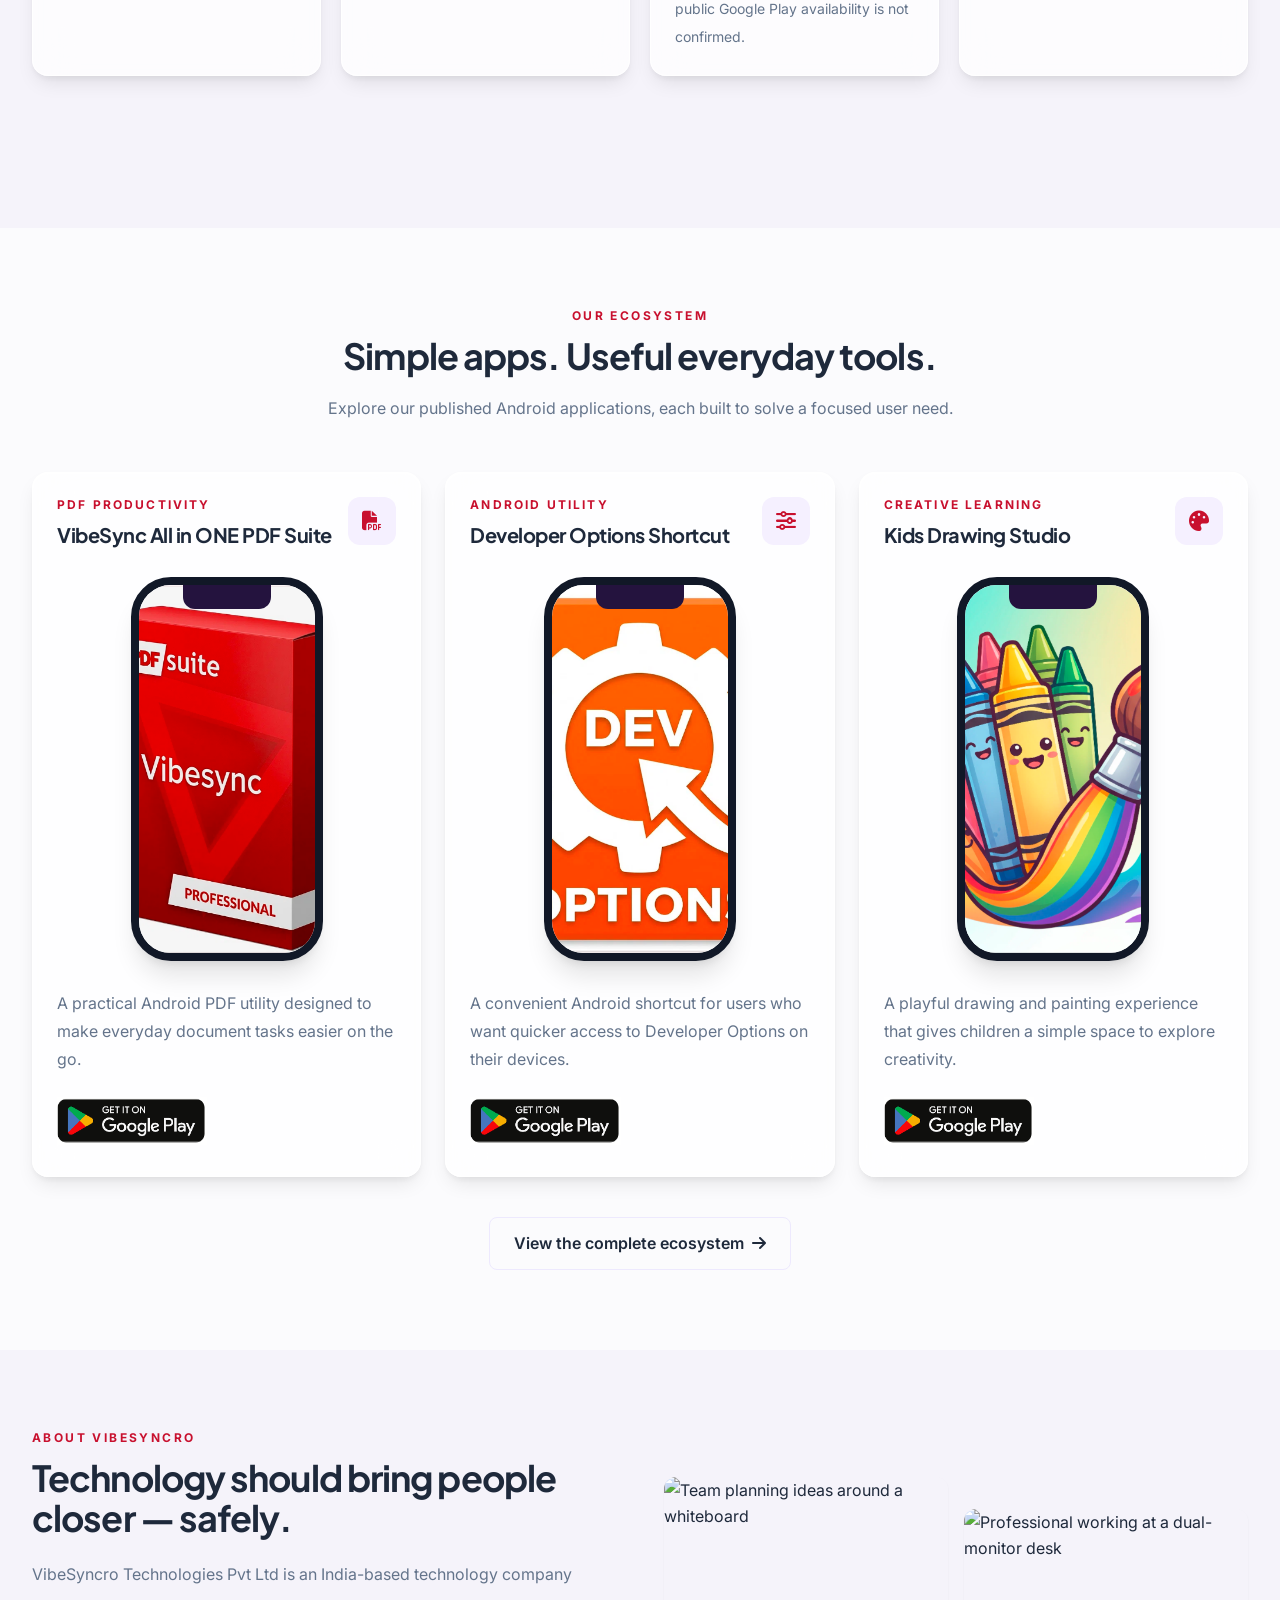
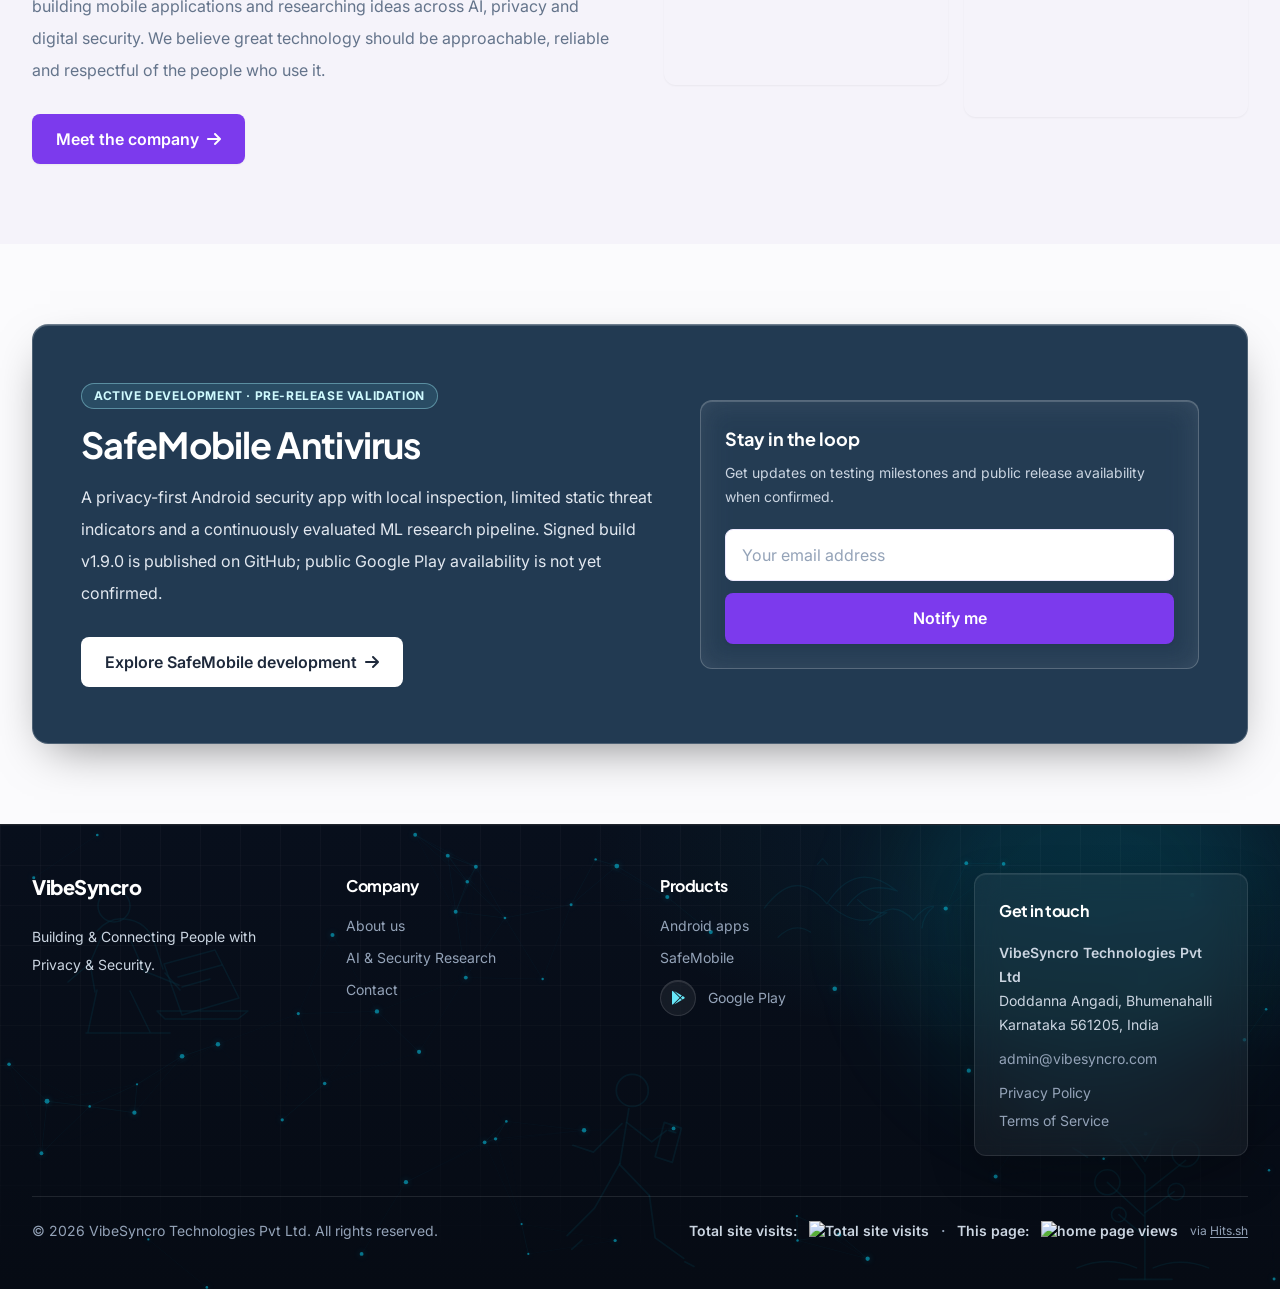
==== commit 98199a80: "Set explicit cyan line-art SVG strokes" ====
--- a/index.html
+++ b/index.html
@@ -159,7 +159,7 @@
 </main><footer class="footer-tech-bg border-t border-white/10 py-12 text-white">
 <div class="footer-tech-grid" aria-hidden="true"></div>
 <div class="footer-ecosystem-layer absolute inset-0 pointer-events-none z-0 overflow-hidden opacity-20" aria-hidden="true">
-  <svg class="footer-ecosystem-art footer-ecosystem-person animate-drift-1" xmlns="http://www.w3.org/2000/svg" viewBox="0 0 220 180" aria-hidden="true" focusable="false">
+  <svg class="footer-ecosystem-art footer-ecosystem-person animate-drift-1" xmlns="http://www.w3.org/2000/svg" viewBox="0 0 220 180" fill="none" stroke="rgba(6, 182, 212, 0.4)" stroke-width="1.5" aria-hidden="true" focusable="false">
     <g>
       <circle cx="76" cy="34" r="16"/>
       <path d="M59 59c8-9 17-13 27-12 15 1 26 10 31 25l8 25"/>
@@ -172,7 +172,7 @@
       <path d="M52 91l-22 19m97-9 15 17"/>
     </g>
   </svg>
-  <svg class="footer-ecosystem-art footer-ecosystem-walker animate-drift-2" xmlns="http://www.w3.org/2000/svg" viewBox="0 0 140 190" aria-hidden="true" focusable="false">
+  <svg class="footer-ecosystem-art footer-ecosystem-walker animate-drift-2" xmlns="http://www.w3.org/2000/svg" viewBox="0 0 140 190" fill="none" stroke="rgba(6, 182, 212, 0.4)" stroke-width="1.5" aria-hidden="true" focusable="false">
     <g>
       <circle cx="72" cy="24" r="14"/>
       <path d="M69 40l-8 49 26 27"/>
@@ -183,7 +183,7 @@
       <path d="M28 155l-9 8m99 11 8 4"/>
     </g>
   </svg>
-  <svg class="footer-ecosystem-art footer-ecosystem-bird animate-drift-3" xmlns="http://www.w3.org/2000/svg" viewBox="0 0 210 125" aria-hidden="true" focusable="false">
+  <svg class="footer-ecosystem-art footer-ecosystem-bird animate-drift-3" xmlns="http://www.w3.org/2000/svg" viewBox="0 0 210 125" fill="none" stroke="rgba(6, 182, 212, 0.4)" stroke-width="1.5" aria-hidden="true" focusable="false">
     <g>
       <path d="M12 69c25-33 48-35 73-5 22-34 48-42 82-15-24-8-42-4-58 17"/>
       <path d="M87 64c23 21 45 26 68 10-12 2-23-3-34-15"/>
@@ -192,7 +192,7 @@
       <path d="M74 18l6-7 6 7"/>
     </g>
   </svg>
-  <svg class="footer-ecosystem-art footer-ecosystem-tree animate-drift-4" xmlns="http://www.w3.org/2000/svg" viewBox="0 0 230 210" aria-hidden="true" focusable="false">
+  <svg class="footer-ecosystem-art footer-ecosystem-tree animate-drift-4" xmlns="http://www.w3.org/2000/svg" viewBox="0 0 230 210" fill="none" stroke="rgba(6, 182, 212, 0.4)" stroke-width="1.5" aria-hidden="true" focusable="false">
     <g>
       <path d="M113 192V92m0 40L77 99m36 10 39-31m-39 0L91 49m22 30 27-48m-27 61-31-42"/>
       <path d="M113 151l-25-21m25-2 28-20"/>
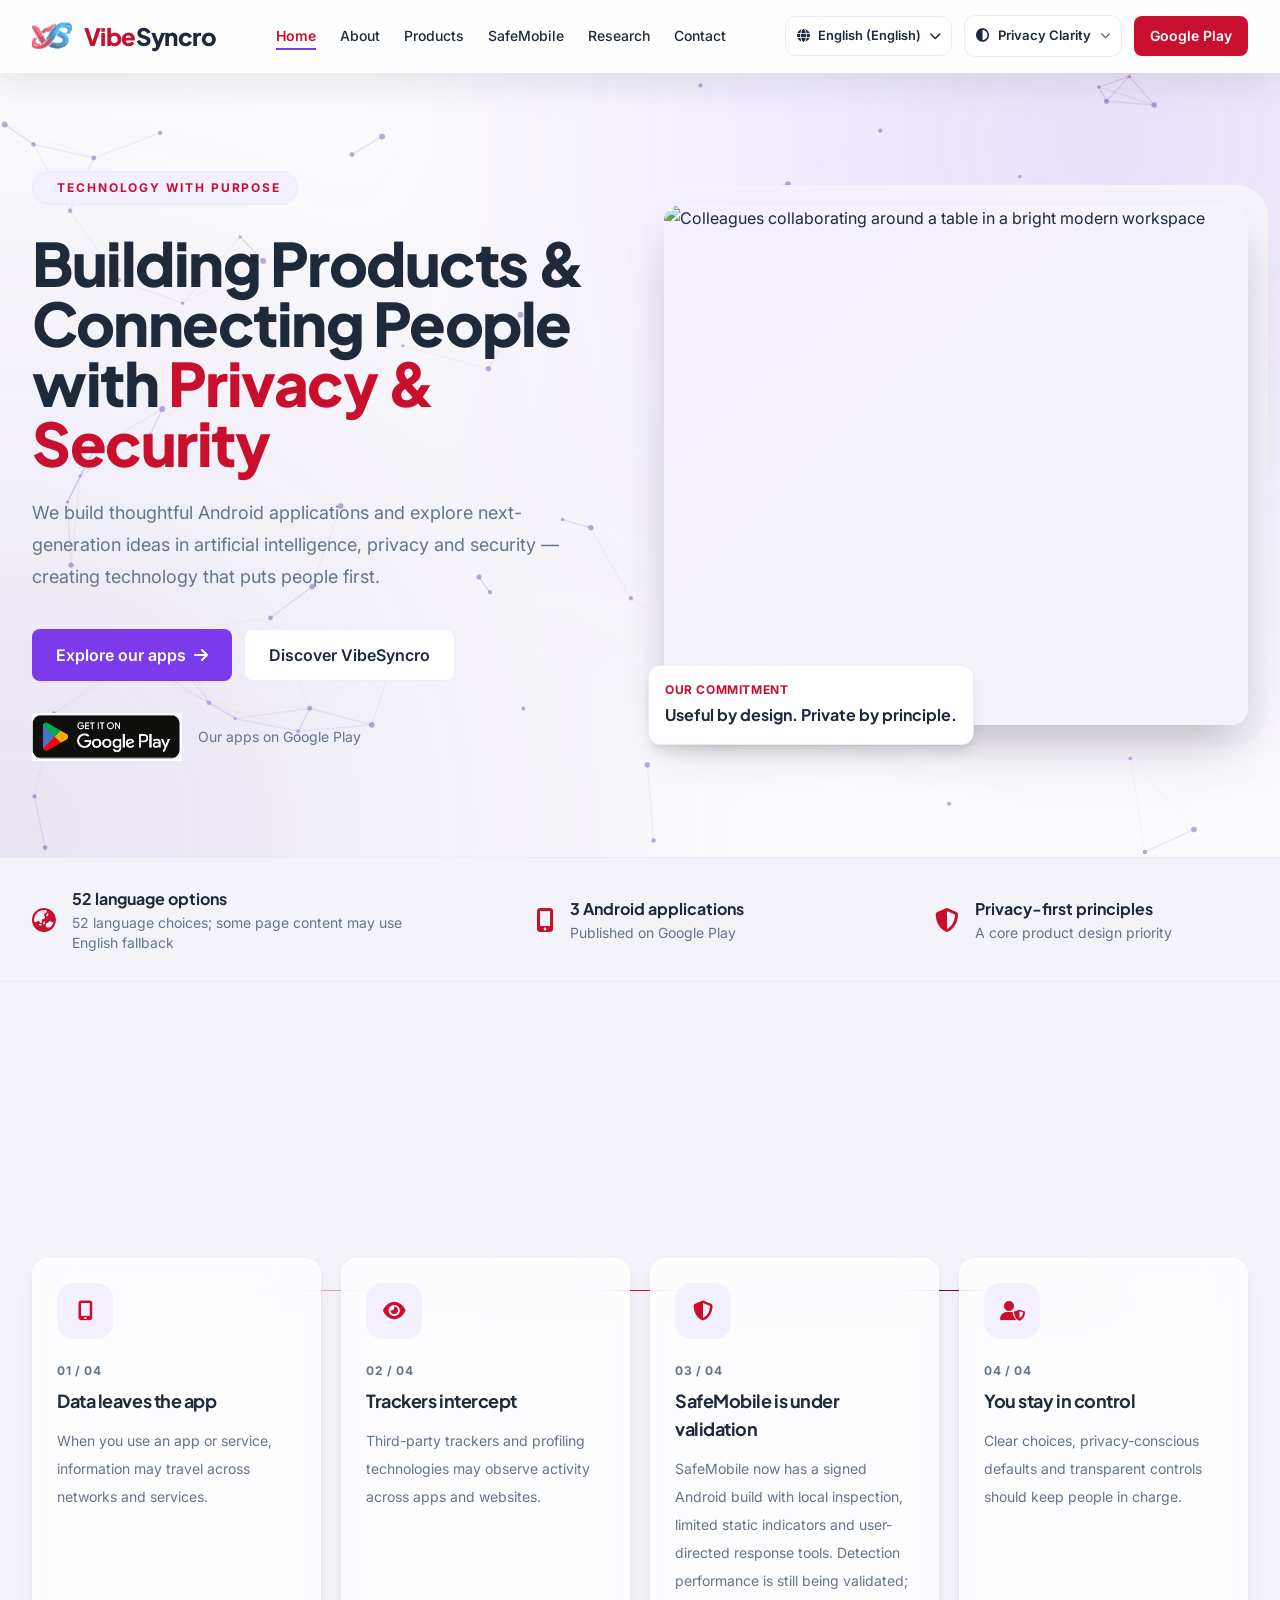
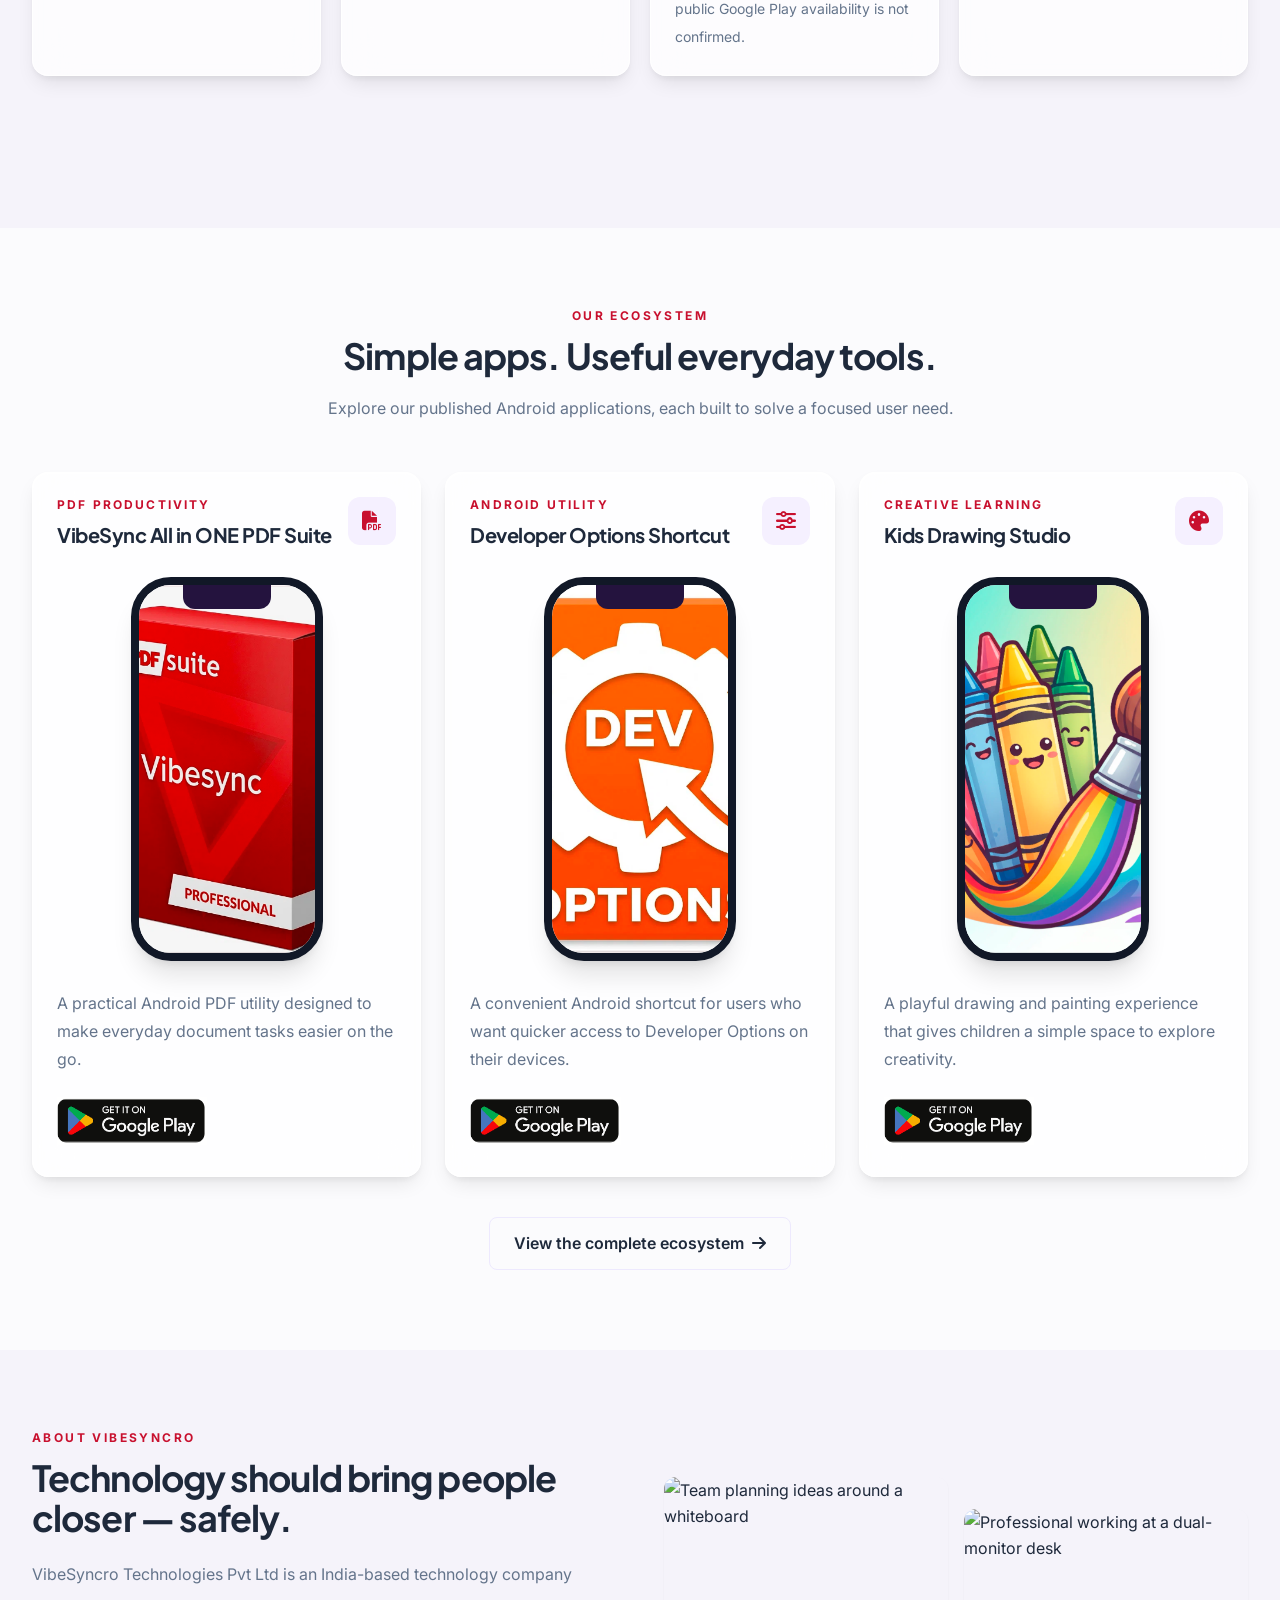
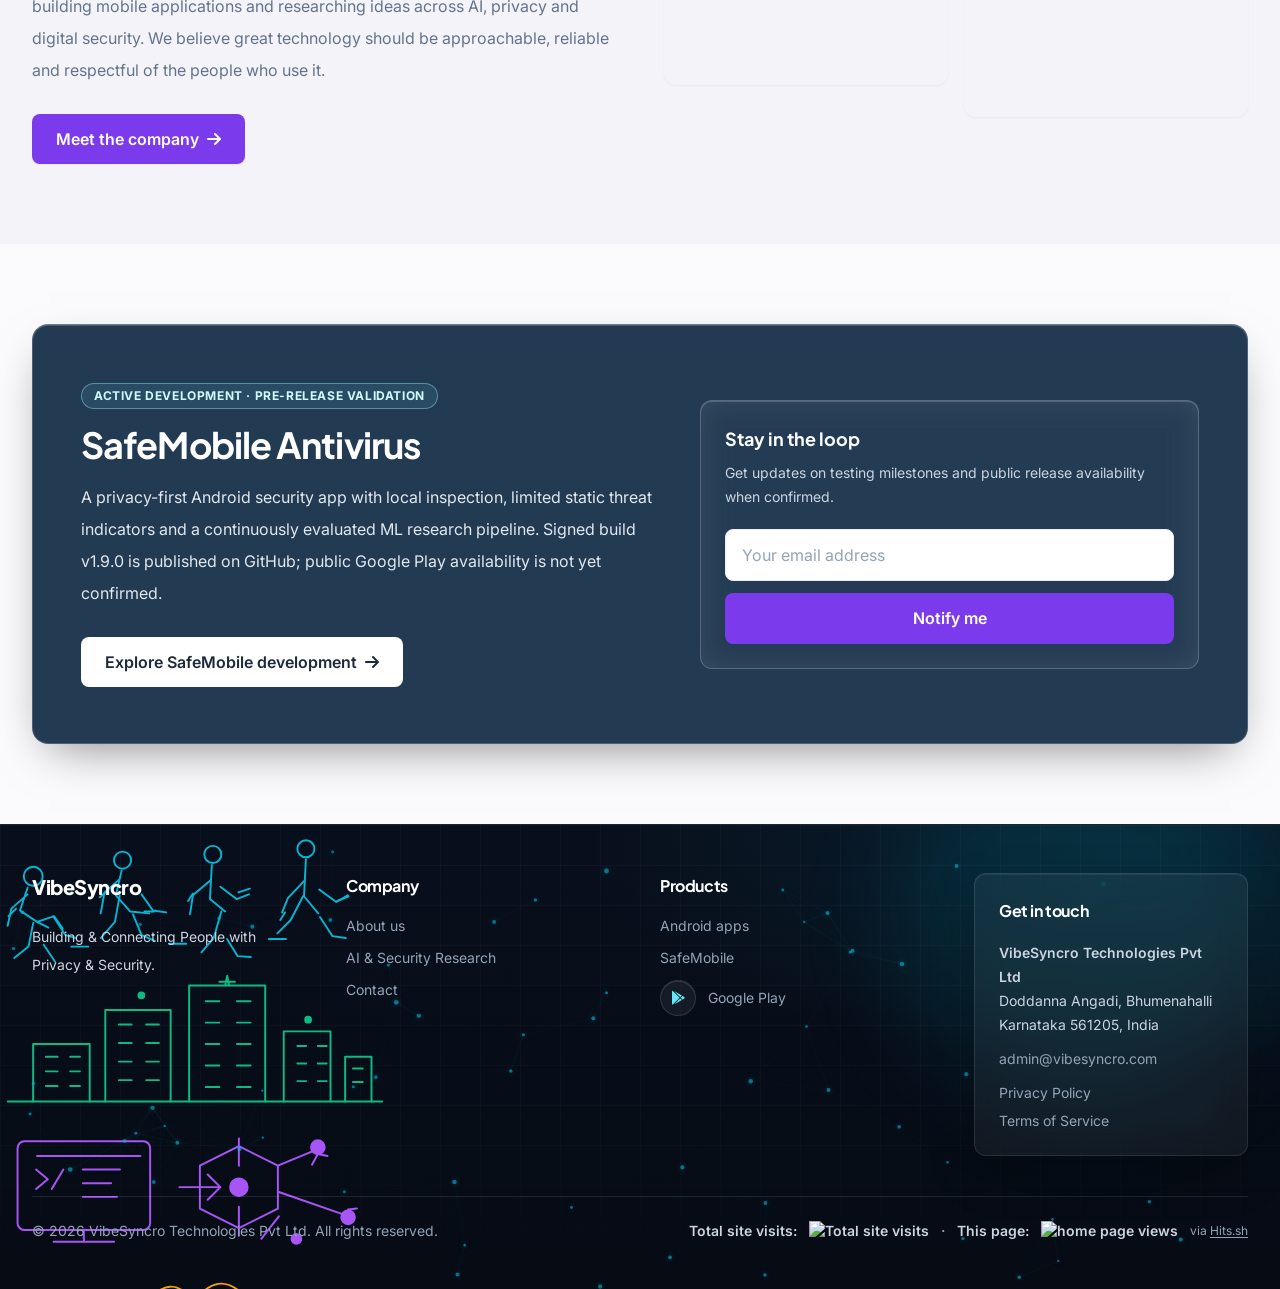
==== commit d051814a: "Upgrade footer to cinematic evolution showcase" ====
--- a/index.html
+++ b/index.html
@@ -158,54 +158,88 @@
 </form></div></div></div></section>
 </main><footer class="footer-tech-bg border-t border-white/10 py-12 text-white">
 <div class="footer-tech-grid" aria-hidden="true"></div>
-<div class="footer-ecosystem-layer absolute inset-0 pointer-events-none z-0 overflow-hidden opacity-20" aria-hidden="true">
-  <svg class="footer-ecosystem-art footer-ecosystem-person animate-drift-1" xmlns="http://www.w3.org/2000/svg" viewBox="0 0 220 180" fill="none" stroke="rgba(6, 182, 212, 0.4)" stroke-width="1.5" aria-hidden="true" focusable="false">
-    <g>
-      <circle cx="76" cy="34" r="16"/>
-      <path d="M59 59c8-9 17-13 27-12 15 1 26 10 31 25l8 25"/>
-      <path d="M65 61l-13 30 5 29m36-51 13 30 35 14"/>
-      <path d="M59 118l-9 42m42-41 20 41"/>
-      <path d="M126 92l51-14 24 48-57 17z"/>
-      <path d="M119 139h91l-10 8h-73z"/>
-      <path d="M140 105l44-12m-40 22 28-8"/>
-      <path d="M48 161h84"/>
-      <path d="M52 91l-22 19m97-9 15 17"/>
-    </g>
-  </svg>
-  <svg class="footer-ecosystem-art footer-ecosystem-walker animate-drift-2" xmlns="http://www.w3.org/2000/svg" viewBox="0 0 140 190" fill="none" stroke="rgba(6, 182, 212, 0.4)" stroke-width="1.5" aria-hidden="true" focusable="false">
-    <g>
-      <circle cx="72" cy="24" r="14"/>
-      <path d="M69 40l-8 49 26 27"/>
-      <path d="M63 53L38 78 20 72m47-20 22 17 13-10"/>
-      <path d="M61 88L39 127 15 151m72-35 5 37 25 18"/>
-      <path d="M100 52l15 5-8 30-15-5z"/>
-      <path d="M104 59l6 2"/>
-      <path d="M28 155l-9 8m99 11 8 4"/>
-    </g>
-  </svg>
-  <svg class="footer-ecosystem-art footer-ecosystem-bird animate-drift-3" xmlns="http://www.w3.org/2000/svg" viewBox="0 0 210 125" fill="none" stroke="rgba(6, 182, 212, 0.4)" stroke-width="1.5" aria-hidden="true" focusable="false">
-    <g>
-      <path d="M12 69c25-33 48-35 73-5 22-34 48-42 82-15-24-8-42-4-58 17"/>
-      <path d="M87 64c23 21 45 26 68 10-12 2-23-3-34-15"/>
-      <path d="M135 88c17-22 33-24 51-5 9-12 18-17 24-16-10 8-13 16-14 25"/>
-      <path d="M28 103c12-12 24-15 38-6"/>
-      <path d="M74 18l6-7 6 7"/>
-    </g>
-  </svg>
-  <svg class="footer-ecosystem-art footer-ecosystem-tree animate-drift-4" xmlns="http://www.w3.org/2000/svg" viewBox="0 0 230 210" fill="none" stroke="rgba(6, 182, 212, 0.4)" stroke-width="1.5" aria-hidden="true" focusable="false">
-    <g>
-      <path d="M113 192V92m0 40L77 99m36 10 39-31m-39 0L91 49m22 30 27-48m-27 61-31-42"/>
-      <path d="M113 151l-25-21m25-2 28-20"/>
-      <path d="M113 192l-25 0m25 0 26 0"/>
-      <circle cx="77" cy="99" r="12"/>
-      <circle cx="152" cy="71" r="13"/>
-      <circle cx="91" cy="49" r="11"/>
-      <circle cx="140" cy="31" r="10"/>
-      <circle cx="82" cy="38" r="7"/>
-      <circle cx="143" cy="108" r="8"/>
-      <circle cx="88" cy="130" r="7"/>
-      <path d="M58 75l-14-9m119-28 15-12m-71 0L97 12"/>
-      <path d="M48 181c19-8 39-8 57 0m16 0c17-7 35-7 53 0"/>
+<div class="footer-evolution-layer absolute inset-0 pointer-events-none z-0 overflow-hidden opacity-60" aria-hidden="true">
+  <div class="footer-highway-stream" aria-hidden="true"></div>
+
+  <!-- Stage 1: crouched primate progressing to upright modern human -->
+  <svg class="footer-video-node" style="--node-color:#06B6D4;color:#06B6D4;width:clamp(240px,30vw,380px)" viewBox="0 0 400 150" fill="none" stroke="currentColor" stroke-width="2" stroke-linecap="round" stroke-linejoin="round" aria-hidden="true" focusable="false">
+    <g class="footer-neon-pulse">
+      <g transform="translate(4 5)">
+        <circle cx="31" cy="49" r="10"/>
+        <path d="M25 61l-8 24 18 12 18-6 9 13M25 68L8 83l-4 18m48-10 13 20 11 3M31 98l-5 25-15 12m31-14 12 18"/>
+        <path d="M13 83l-8 8m30 6 12 6"/>
+      </g>
+      <g transform="translate(98 1)">
+        <circle cx="31" cy="36" r="9"/>
+        <path d="M30 47l-6 26 15 17 20 2m-31-36L12 70 8 92m43-20 12 17 14 2m-49-18-5 28-15 17m34-25 9 22 14 6"/>
+        <path d="M13 70l-6 5m47 15 10 0"/>
+      </g>
+      <g transform="translate(195 0)">
+        <circle cx="29" cy="31" r="9"/>
+        <path d="M28 42l-2 36 16 13m-15-33-19 16-3 20m32-29 17 13 13-5m-29 18-8 28-13 15m27-14 11 18 14 1"/>
+        <path d="M8 72l-5 8m53-9 12-4"/>
+      </g>
+      <g transform="translate(292 0)">
+        <circle cx="30" cy="25" r="9"/>
+        <path d="M30 36l-2 39 15 18m-14-35L11 77 5 92m39-24 18 13 12-7m-47 1-13 25-14 14m45-17 13 20 14 2"/>
+        <path d="M8 92l-5 8m60-20 12-5"/>
+      </g>
+      <path class="footer-code-stream" d="M75 128h18m85-3h18m87-5h18"/>
+    </g>
+  </svg>
+
+  <!-- Stage 2: modern city offices and rising skyscrapers -->
+  <svg class="footer-video-node" style="--node-color:#10B981;color:#10B981;width:clamp(250px,31vw,390px)" viewBox="0 0 400 150" fill="none" stroke="currentColor" stroke-width="2" stroke-linecap="round" stroke-linejoin="round" aria-hidden="true" focusable="false">
+    <g class="footer-neon-pulse">
+      <path d="M8 137h384"/>
+      <g class="footer-building-rise">
+        <path d="M34 137V78h58v59M47 91h12m13 0h10m-35 15h12m13 0h10m-35 15h12m13 0h10"/>
+        <path d="M108 137V43h67v94M122 58h13m15 0h13m-41 19h13m15 0h13m-41 19h13m15 0h13m-41 19h13m15 0h13"/>
+        <path d="M194 137V18h78v119M211 34h14m18 0h14m-46 22h14m18 0h14m-46 22h14m18 0h14m-46 22h14m18 0h14m-46 22h14m18 0h14"/>
+        <path d="M291 137V65h48v72M305 80h9m12 0h9m-30 18h9m12 0h9m-30 18h9m12 0h9"/>
+        <path d="M354 137V91h27v46M362 103h10m-10 14h10"/>
+      </g>
+      <path d="M231 18l2-10 2 10m-10-4h16"/>
+      <circle cx="145" cy="28" r="3" fill="currentColor"/>
+      <circle cx="316" cy="53" r="3" fill="currentColor"/>
+    </g>
+  </svg>
+
+  <!-- Stage 3: computers, software code and active network traffic -->
+  <svg class="footer-video-node" style="--node-color:#A855F7;color:#A855F7;width:clamp(250px,31vw,390px)" viewBox="0 0 400 150" fill="none" stroke="currentColor" stroke-width="2" stroke-linecap="round" stroke-linejoin="round" aria-hidden="true" focusable="false">
+    <g class="footer-neon-pulse">
+      <rect x="18" y="28" width="136" height="91" rx="7"/>
+      <path d="M55 131h62m-31-12v12m-48-88h106"/>
+      <path d="M37 57l12 10-12 10m28-20-12 20m32-20h38m-38 14h29m-29 14h35"/>
+      <path d="M184 75h42m-13-13 13 13-13 13"/>
+      <path d="M245 33l40 20 0 44-40 20-40-20V53z"/>
+      <circle cx="245" cy="75" r="9" fill="currentColor"/>
+      <circle cx="326" cy="34" r="7" fill="currentColor"/>
+      <circle cx="357" cy="106" r="7" fill="currentColor"/>
+      <circle cx="304" cy="128" r="5" fill="currentColor"/>
+      <path class="footer-code-stream" d="M285 53l36-15m-35 42 66 23m-66 2-18 23"/>
+      <path d="M326 41l-6 11m6-11 10 2m21 55-5 9m5-9 9-1"/>
+      <path d="M245 53V25m0 100v-30"/>
+    </g>
+  </svg>
+
+  <!-- Stage 4: nature, birds and organic data nodes -->
+  <svg class="footer-video-node" style="--node-color:#F59E0B;color:#F59E0B;width:clamp(240px,30vw,370px)" viewBox="0 0 400 150" fill="none" stroke="currentColor" stroke-width="2" stroke-linecap="round" stroke-linejoin="round" aria-hidden="true" focusable="false">
+    <g class="footer-neon-pulse">
+      <path d="M76 137V74m0 36L43 91m33 9 31-27m-31 5L57 49m19 29 22-38"/>
+      <circle cx="43" cy="91" r="9"/>
+      <circle cx="107" cy="76" r="10"/>
+      <circle cx="57" cy="49" r="8"/>
+      <circle cx="98" cy="40" r="7"/>
+      <path d="M76 137h-24m24 0h26"/>
+      <path d="M157 48c18-24 35-26 53-3 17-23 34-26 54-7-18-5-32-1-43 13m-11-6c17 17 33 21 49 10"/>
+      <path d="M274 73c13-18 26-20 40-3 13-17 27-19 43-5-13-4-24-1-32 10"/>
+      <path d="M330 137V94m0 24-19-14m19 8 20-16m-20 1-12-19m12 18 15-24"/>
+      <circle cx="311" cy="104" r="6"/>
+      <circle cx="350" cy="92" r="7"/>
+      <circle cx="318" cy="77" r="5"/>
+      <circle cx="345" cy="69" r="5"/>
+      <path class="footer-code-stream" d="M120 130h25m122-5h22m-145-18 12-10"/>
     </g>
   </svg>
 </div>
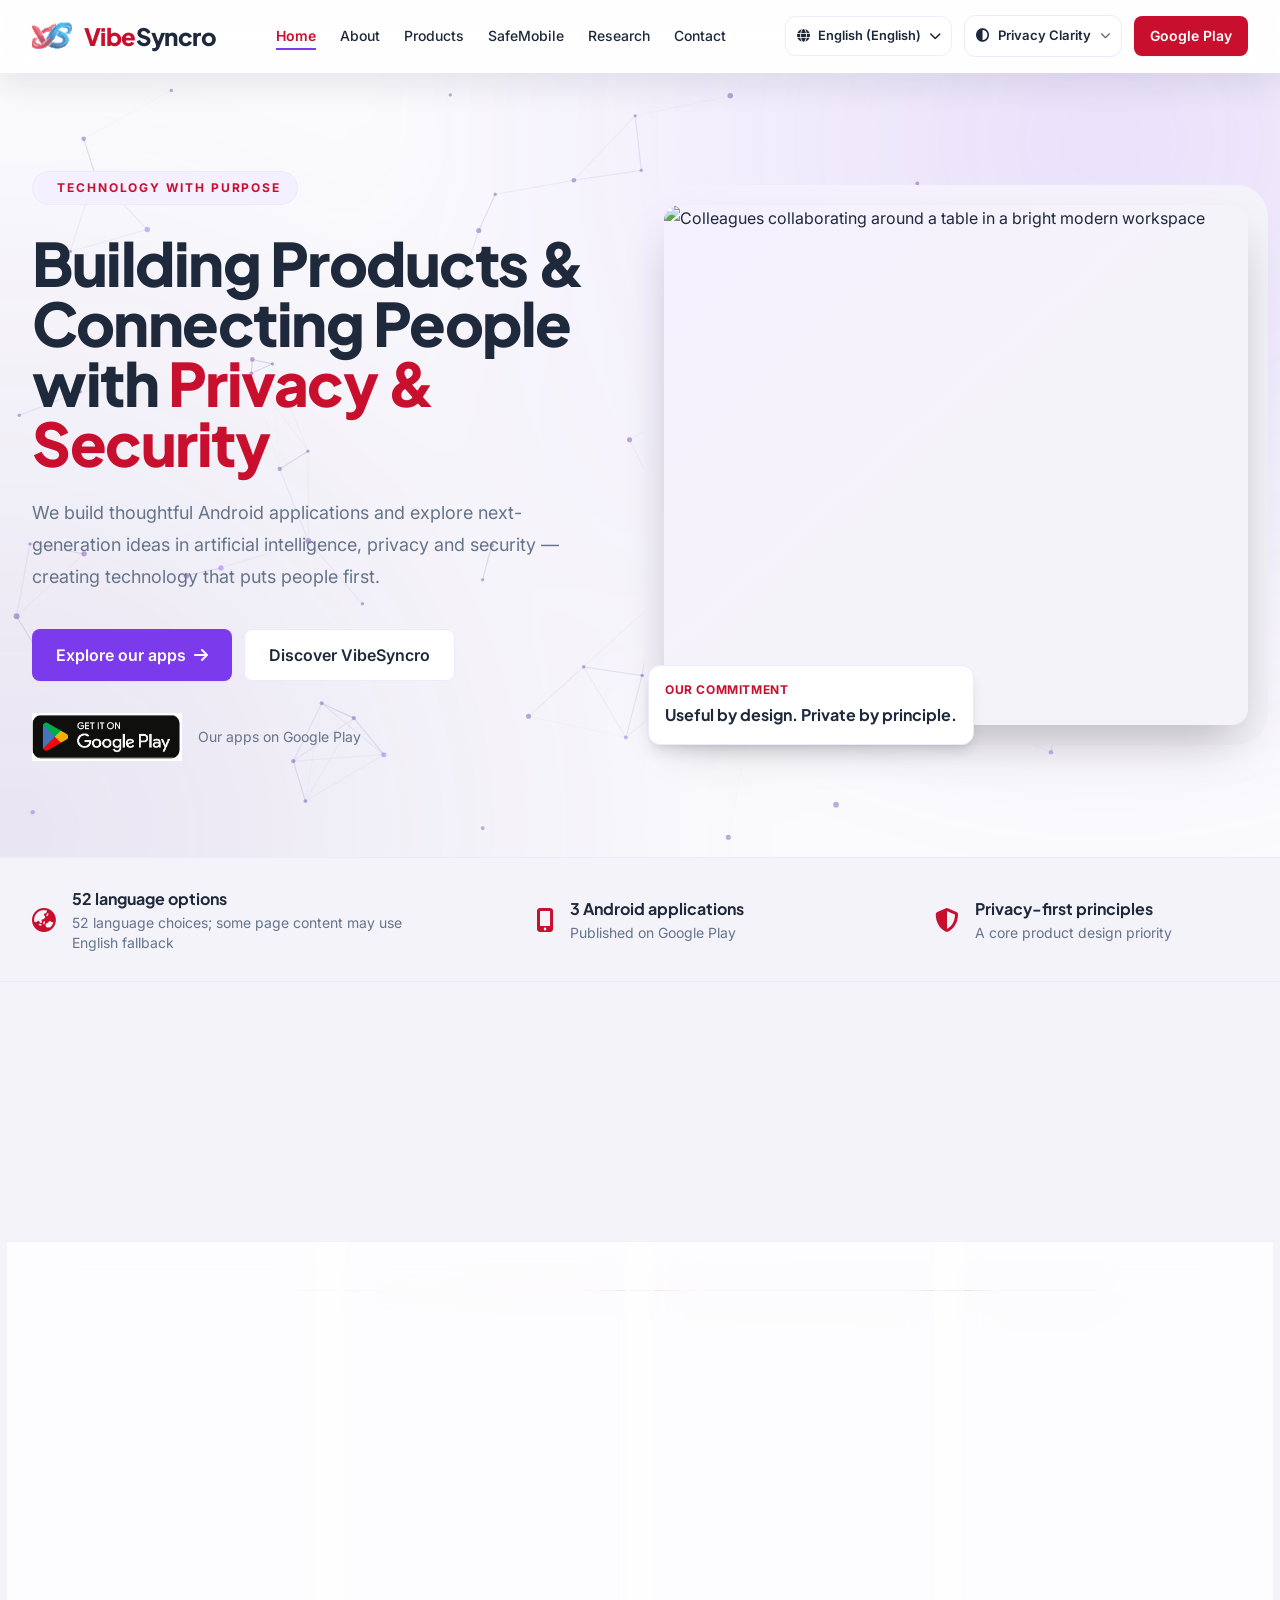
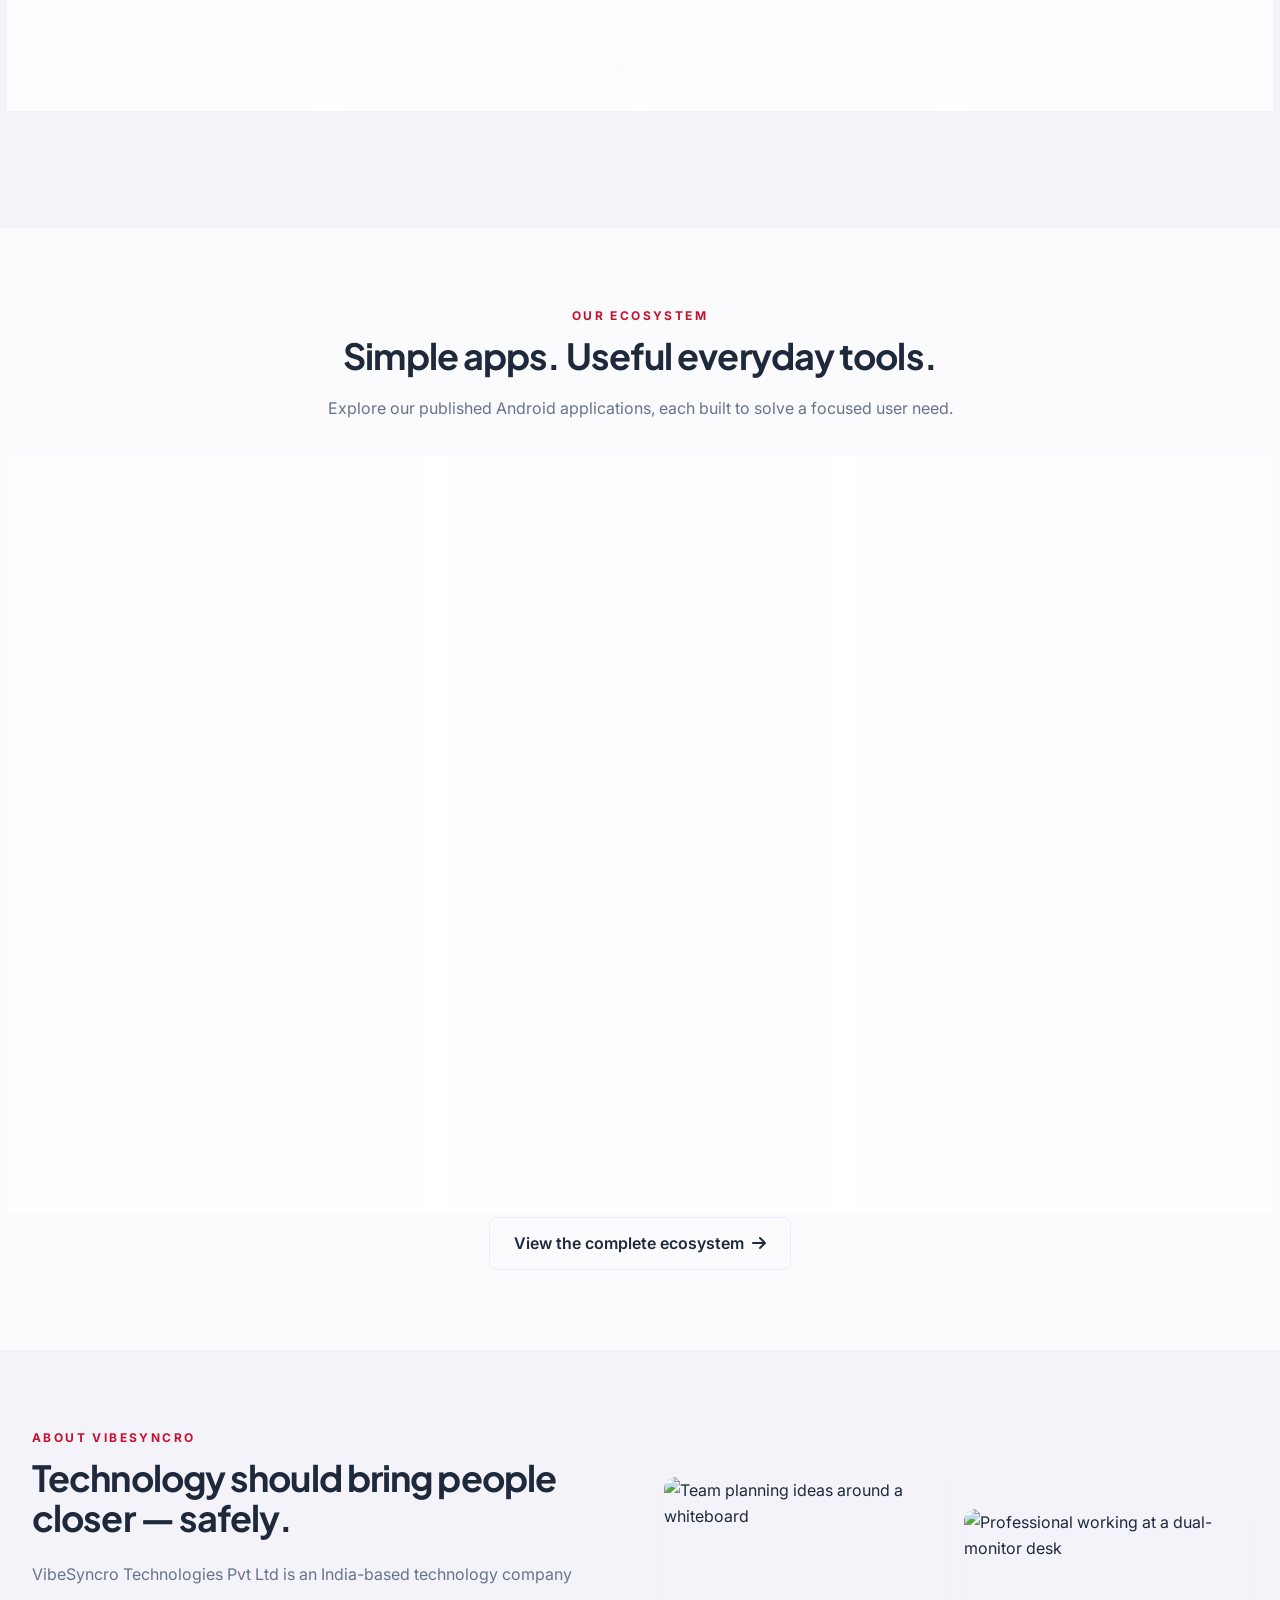
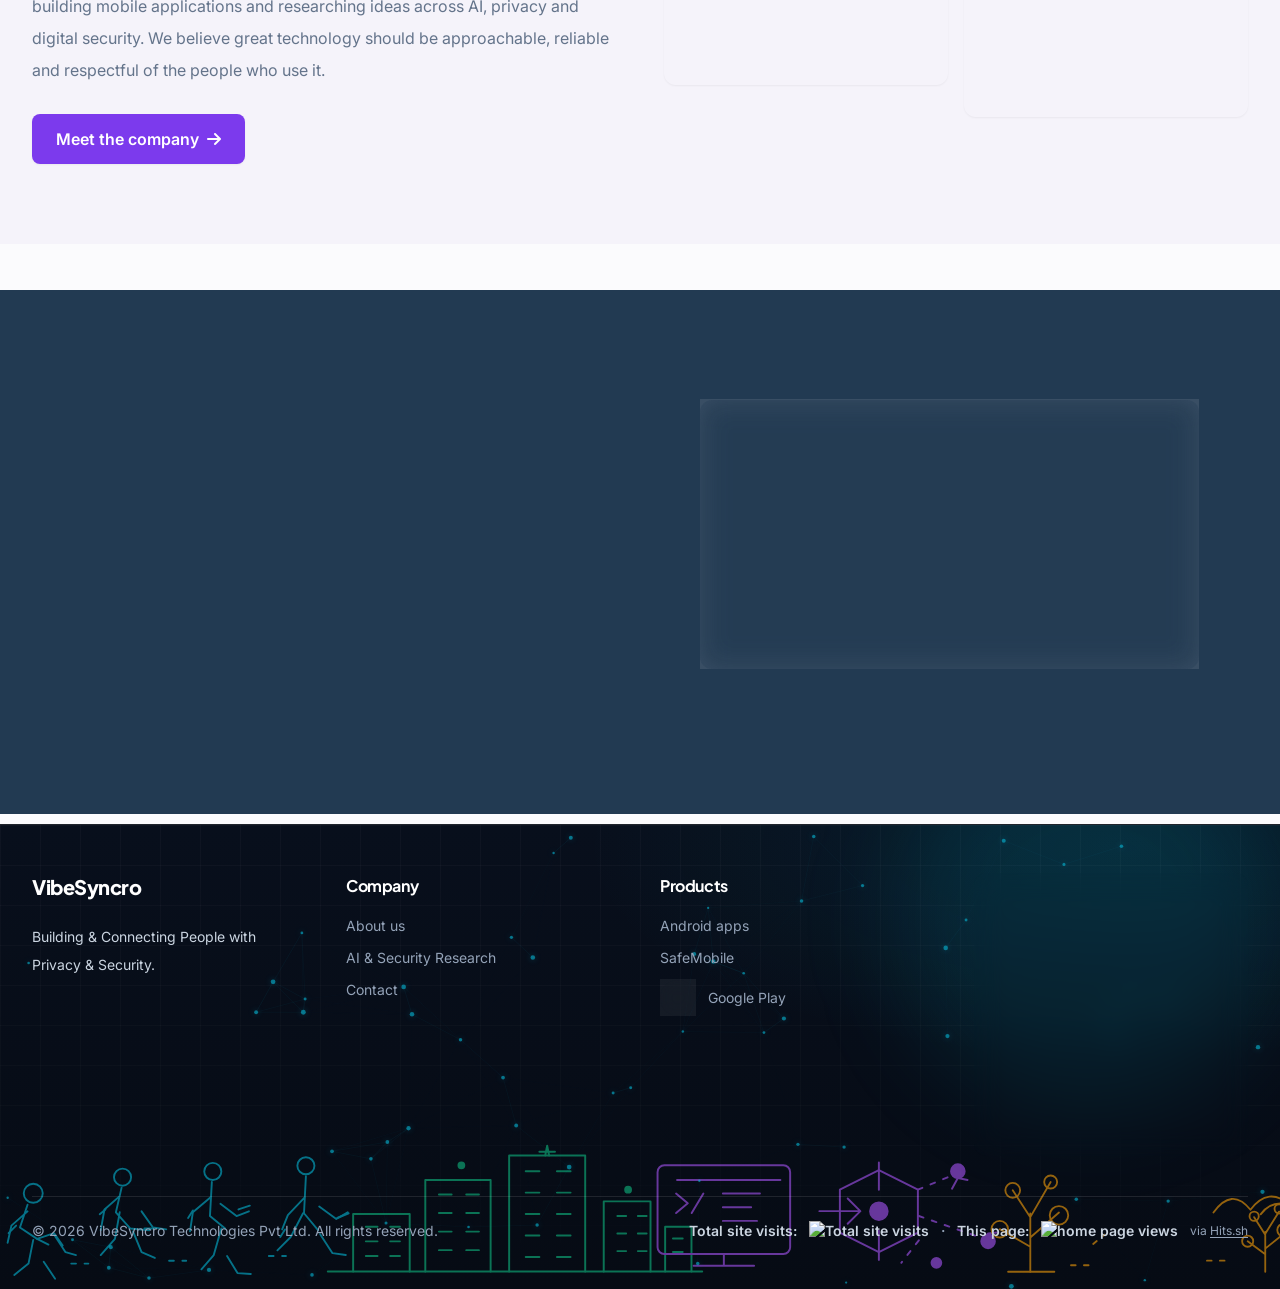
==== commit 746f4777: "Animate bird and nature nodes in footer evolution" ====
--- a/index.html
+++ b/index.html
@@ -225,14 +225,14 @@
 
   <!-- Stage 4: nature, birds and organic data nodes -->
   <svg class="footer-video-node" style="--node-color:#F59E0B;color:#F59E0B;width:clamp(240px,30vw,370px)" viewBox="0 0 400 150" fill="none" stroke="currentColor" stroke-width="2" stroke-linecap="round" stroke-linejoin="round" aria-hidden="true" focusable="false">
-    <g class="footer-neon-pulse">
+    <g class="footer-neon-pulse footer-nature-nodes">
       <path d="M76 137V74m0 36L43 91m33 9 31-27m-31 5L57 49m19 29 22-38"/>
       <circle cx="43" cy="91" r="9"/>
       <circle cx="107" cy="76" r="10"/>
       <circle cx="57" cy="49" r="8"/>
       <circle cx="98" cy="40" r="7"/>
       <path d="M76 137h-24m24 0h26"/>
-      <path d="M157 48c18-24 35-26 53-3 17-23 34-26 54-7-18-5-32-1-43 13m-11-6c17 17 33 21 49 10"/>
+      <path d="class="footer-bird-flight" d="M157 48c18-24 35-26 53-3 17-23 34-26 54-7-18-5-32-1-43 13m-11-6c17 17 33 21 49 10""/>
       <path d="M274 73c13-18 26-20 40-3 13-17 27-19 43-5-13-4-24-1-32 10"/>
       <path d="M330 137V94m0 24-19-14m19 8 20-16m-20 1-12-19m12 18 15-24"/>
       <circle cx="311" cy="104" r="6"/>
--- a/css/theme.css
+++ b/css/theme.css
@@ -125,91 +125,122 @@
   pointer-events:none!important;
 }
 
-/* Living ecosystem: low-contrast vector silhouettes beneath the footer neural canvas. */
-footer .footer-ecosystem-layer{
+/* Cinematic footer evolution film-strip, beneath the live neural canvas. */
+footer .footer-evolution-layer{
   position:absolute;
   inset:0;
   z-index:0;
   overflow:hidden;
   pointer-events:none;
-}
-footer .footer-ecosystem-art{
+  opacity:.6;
+}
+footer .footer-highway-stream{
   position:absolute;
+  z-index:0;
+  right:0;
+  bottom:0;
+  left:0;
+  width:100%;
+  height:3px;
+  background-image:linear-gradient(90deg,transparent,rgba(6,182,212,.8),rgba(16,185,129,.8),rgba(168,85,247,.8),rgba(245,158,11,.8),transparent);
+  background-size:120px 100%;
+  animation:highway-pulse 2.5s infinite linear;
+}
+@keyframes highway-pulse{
+  0%{background-position:0 0}
+  100%{background-position:120px 0}
+}
+
+/* Use viewport units for a real cross-screen pass rather than moving only by the SVG's own width. */
+@keyframes cinematic-video-pan{
+  0%{transform:translate3d(-15vw,0,0) scale(.9);opacity:0;filter:blur(4px)}
+  10%{opacity:1;filter:blur(0)}
+  50%{transform:translate3d(35vw,-6px,0) scale(1.05)}
+  90%{opacity:1;filter:blur(0)}
+  100%{transform:translate3d(110vw,-12px,0) scale(1.1);opacity:0;filter:blur(4px)}
+}
+@keyframes neon-glow-pulse{
+  0%,100%{filter:drop-shadow(0 0 4px currentColor) brightness(1)}
+  50%{filter:drop-shadow(0 0 14px currentColor) brightness(1.3)}
+}
+@keyframes footer-building-rise{
+  0%{transform:translateY(18px);opacity:.18}
+  100%{transform:translateY(0);opacity:1}
+}
+@keyframes footer-code-flow{
+  to{stroke-dashoffset:-48}
+}
+@keyframes footer-data-pulse{
+  0%,100%{opacity:.45;transform:scale(.85)}
+  50%{opacity:1;transform:scale(1.2)}
+}
+footer .footer-video-node{
+  position:absolute;
+  bottom:5px;
+  left:0;
   display:block;
-  fill:none;
-  stroke:rgba(6, 182, 212, 0.4);
-  stroke-width:1.5;
-  stroke-linecap:round;
-  stroke-linejoin:round;
-  vector-effect:non-scaling-stroke;
-  filter:drop-shadow(0 0 5px rgba(6,182,212,.12));
+  height:auto;
+  max-height:150px;
+  overflow:visible;
+  will-change:transform,opacity,filter;
+  animation:cinematic-video-pan 18s infinite linear;
+}
+footer .footer-video-node .footer-neon-pulse{
+  animation:neon-glow-pulse 3s infinite ease-in-out;
+  transform-box:fill-box;
   transform-origin:center;
 }
-footer .footer-ecosystem-person{
-  width:clamp(130px,18vw,220px);
-  height:auto;
-  left:3%;
-  top:10%;
-}
-footer .footer-ecosystem-walker{
-  width:clamp(96px,13vw,160px);
-  height:auto;
-  left:43%;
-  bottom:2%;
-}
-footer .footer-ecosystem-bird{
-  width:clamp(100px,15vw,180px);
-  height:auto;
-  right:27%;
-  top:5%;
-}
-footer .footer-ecosystem-tree{
-  width:clamp(140px,20vw,240px);
-  height:auto;
-  right:1%;
-  bottom:-2%;
-}
-footer .animate-drift-1{animation:drift-1 26s ease-in-out infinite}
-footer .animate-drift-2{animation:drift-2 32s ease-in-out infinite}
-footer .animate-drift-3{animation:drift-3 24s ease-in-out infinite}
-footer .animate-drift-4{animation:drift-4 36s ease-in-out infinite}
-
-@keyframes drift-1{
-  0%{transform:translate(0,0) rotate(0deg);opacity:.1}
-  50%{transform:translate(40px,-20px) rotate(5deg);opacity:.4}
-  100%{transform:translate(0,0) rotate(0deg);opacity:.1}
-}
-@keyframes drift-2{
-  0%{transform:translate(0,0) scale(1);opacity:.2}
-  50%{transform:translate(-50px,30px) scale(1.1);opacity:.5}
-  100%{transform:translate(0,0) scale(1);opacity:.2}
-}
-@keyframes drift-3{
-  0%{transform:translate(0,0) rotate(-2deg);opacity:.12}
-  50%{transform:translate(24px,18px) rotate(3deg);opacity:.42}
-  100%{transform:translate(0,0) rotate(-2deg);opacity:.12}
-}
-@keyframes drift-4{
-  0%{transform:translate(0,0) scale(.98) rotate(1deg);opacity:.1}
-  50%{transform:translate(-26px,-24px) scale(1.04) rotate(-3deg);opacity:.38}
-  100%{transform:translate(0,0) scale(.98) rotate(1deg);opacity:.1}
+footer .footer-video-node:nth-child(2){left:0%;animation-delay:0s}
+footer .footer-video-node:nth-child(3){left:25%;animation-delay:4.5s}
+footer .footer-video-node:nth-child(4){left:50%;animation-delay:9s}
+footer .footer-video-node:nth-child(5){left:75%;animation-delay:13.5s}
+footer .footer-building-rise{
+  animation:footer-building-rise 4.5s ease-in-out infinite alternate;
+  transform-box:fill-box;
+  transform-origin:bottom;
+}
+footer .footer-code-stream{
+  stroke-dasharray:5 9;
+  animation:footer-code-flow 3s linear infinite;
+}
+footer .footer-nature-nodes circle{
+  animation:footer-data-pulse 3.6s ease-in-out infinite;
+  transform-box:fill-box;
+  transform-origin:center;
+}
+footer .footer-nature-nodes circle:nth-child(2n){animation-delay:.8s}
+footer #footer-neural-net{
+  position:absolute!important;
+  inset:0;
+  z-index:1!important;
+  display:block;
+  width:100%;
+  height:100%;
+  pointer-events:none!important;
 }
 @media(prefers-reduced-motion:reduce){
-  footer .footer-ecosystem-layer .animate-drift-1,
-  footer .footer-ecosystem-layer .animate-drift-2,
-  footer .footer-ecosystem-layer .animate-drift-3,
-  footer .footer-ecosystem-layer .animate-drift-4{
+  footer .footer-evolution-layer{
+    opacity:.1!important;
+  }
+  footer .footer-evolution-layer .footer-video-node,
+  footer .footer-evolution-layer .footer-neon-pulse,
+  footer .footer-evolution-layer .footer-highway-stream,
+  footer .footer-evolution-layer .footer-building-rise,
+  footer .footer-evolution-layer .footer-code-stream,
+  footer .footer-evolution-layer .footer-nature-nodes circle{
     animation:none!important;
+    opacity:.1!important;
+    filter:none!important;
     transform:none!important;
   }
 }
 @media(max-width:640px){
-  footer .footer-ecosystem-person{left:-2%;top:7%}
-  footer .footer-ecosystem-walker{left:37%;bottom:4%}
-  footer .footer-ecosystem-bird{right:17%;top:2%}
-  footer .footer-ecosystem-tree{right:-8%;bottom:-3%}
-}
-
+  footer .footer-video-node{max-height:110px}
+  footer .footer-video-node:nth-child(2){width:230px!important}
+  footer .footer-video-node:nth-child(3){width:240px!important}
+  footer .footer-video-node:nth-child(4){width:240px!important}
+  footer .footer-video-node:nth-child(5){width:230px!important}
+}
 footer .footer-neon-orb{
   position:absolute;
   z-index:0;
